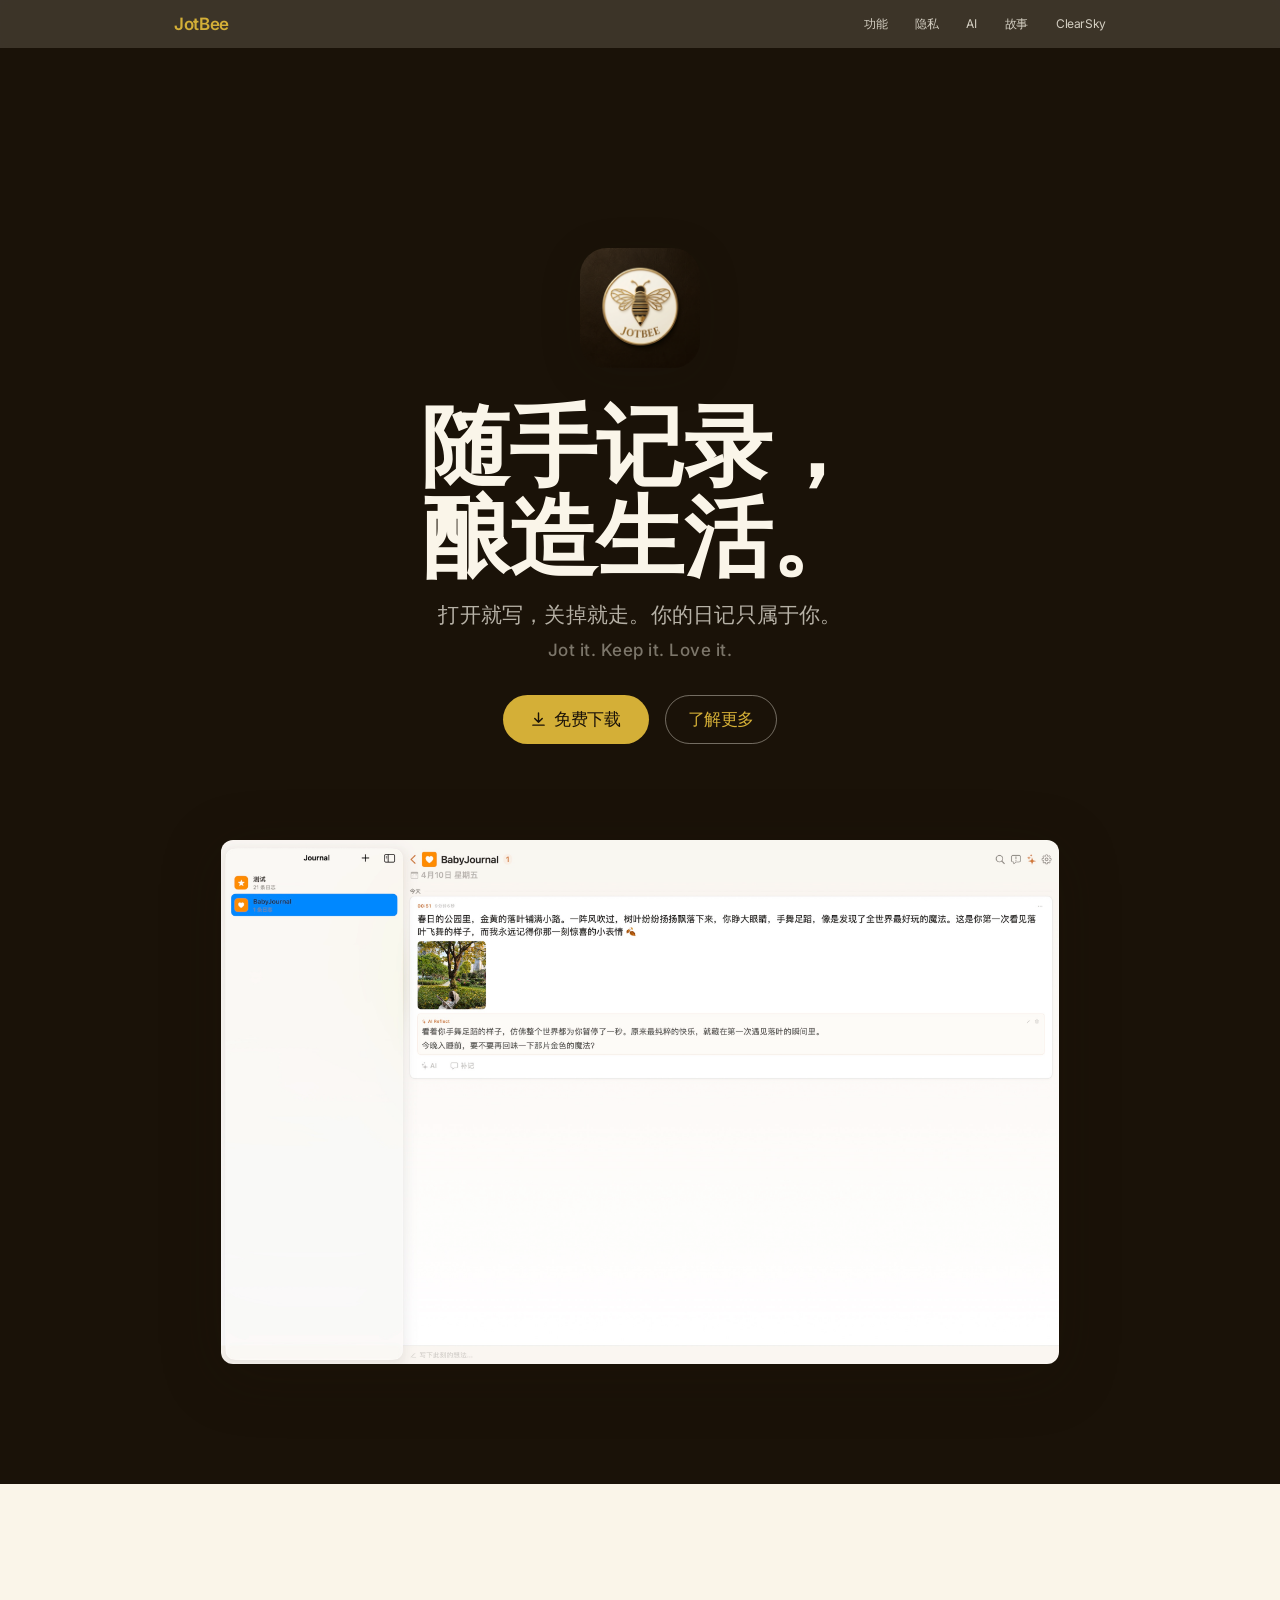
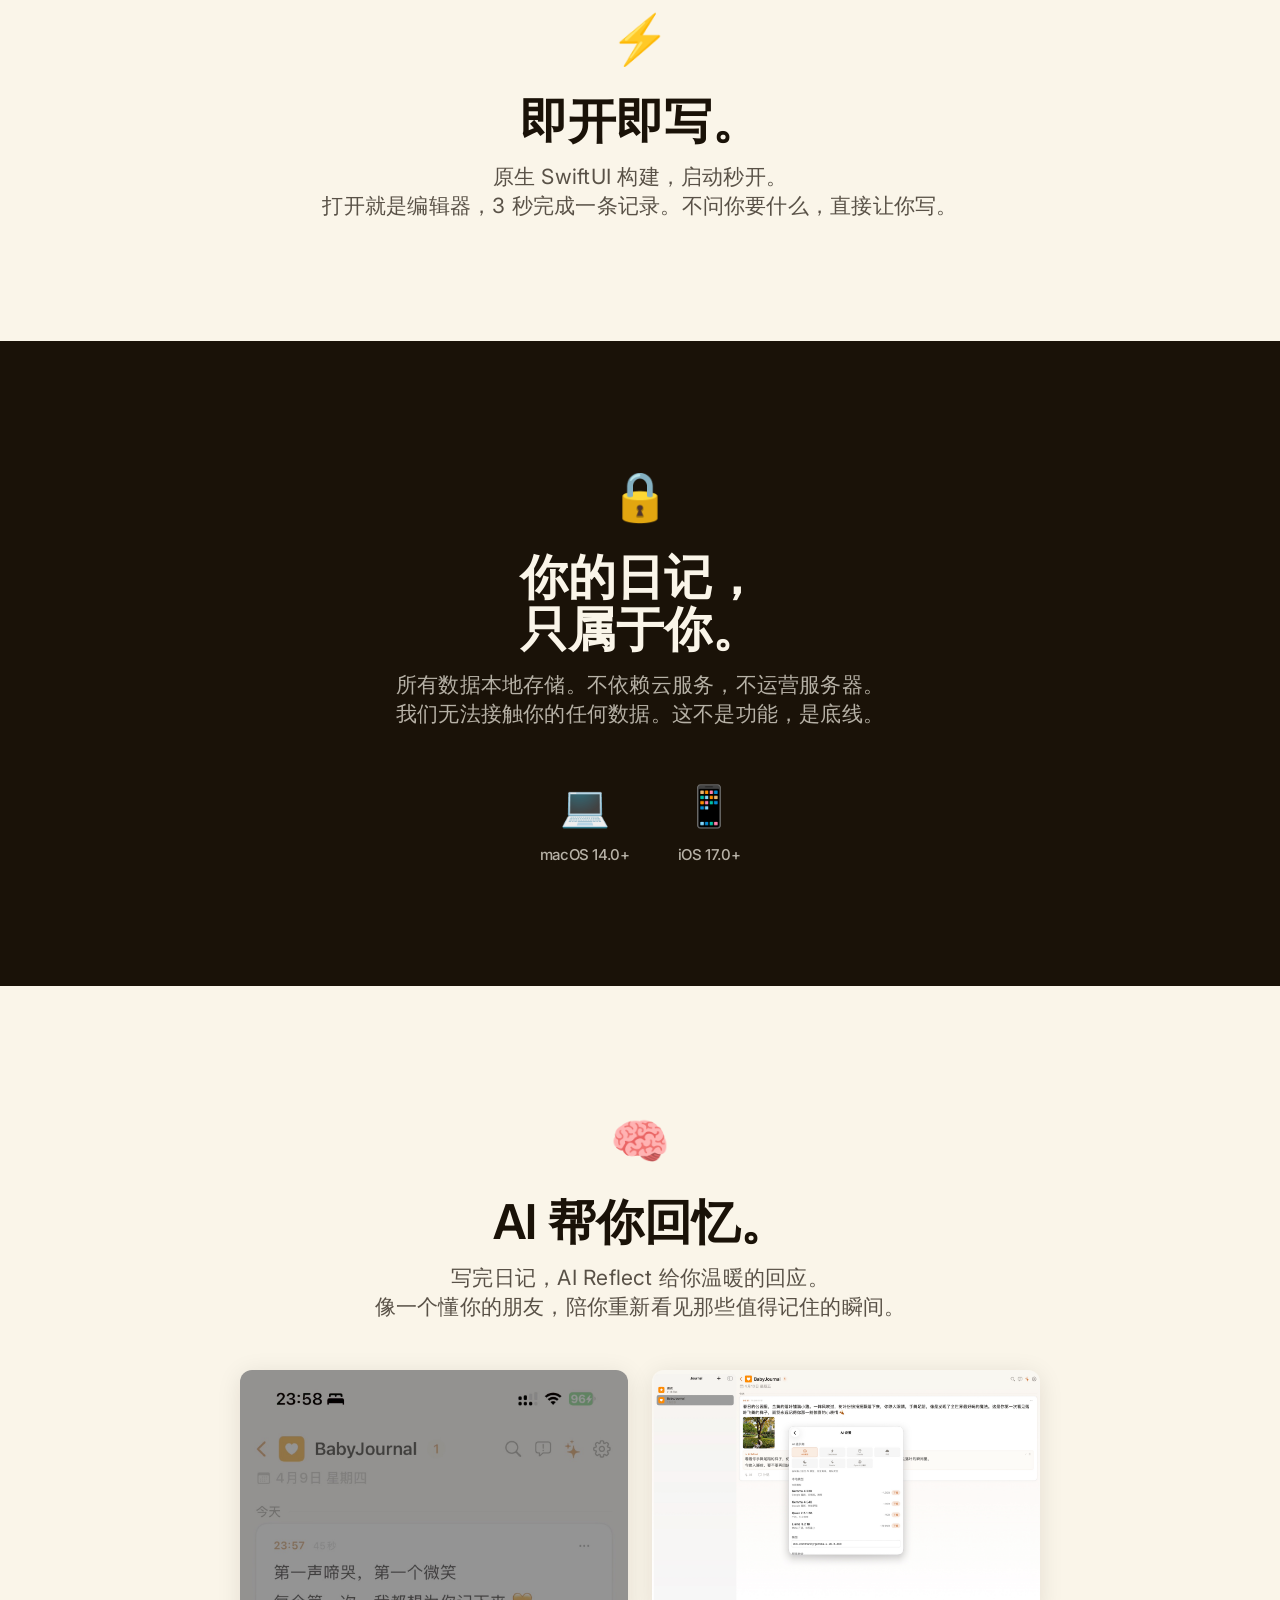
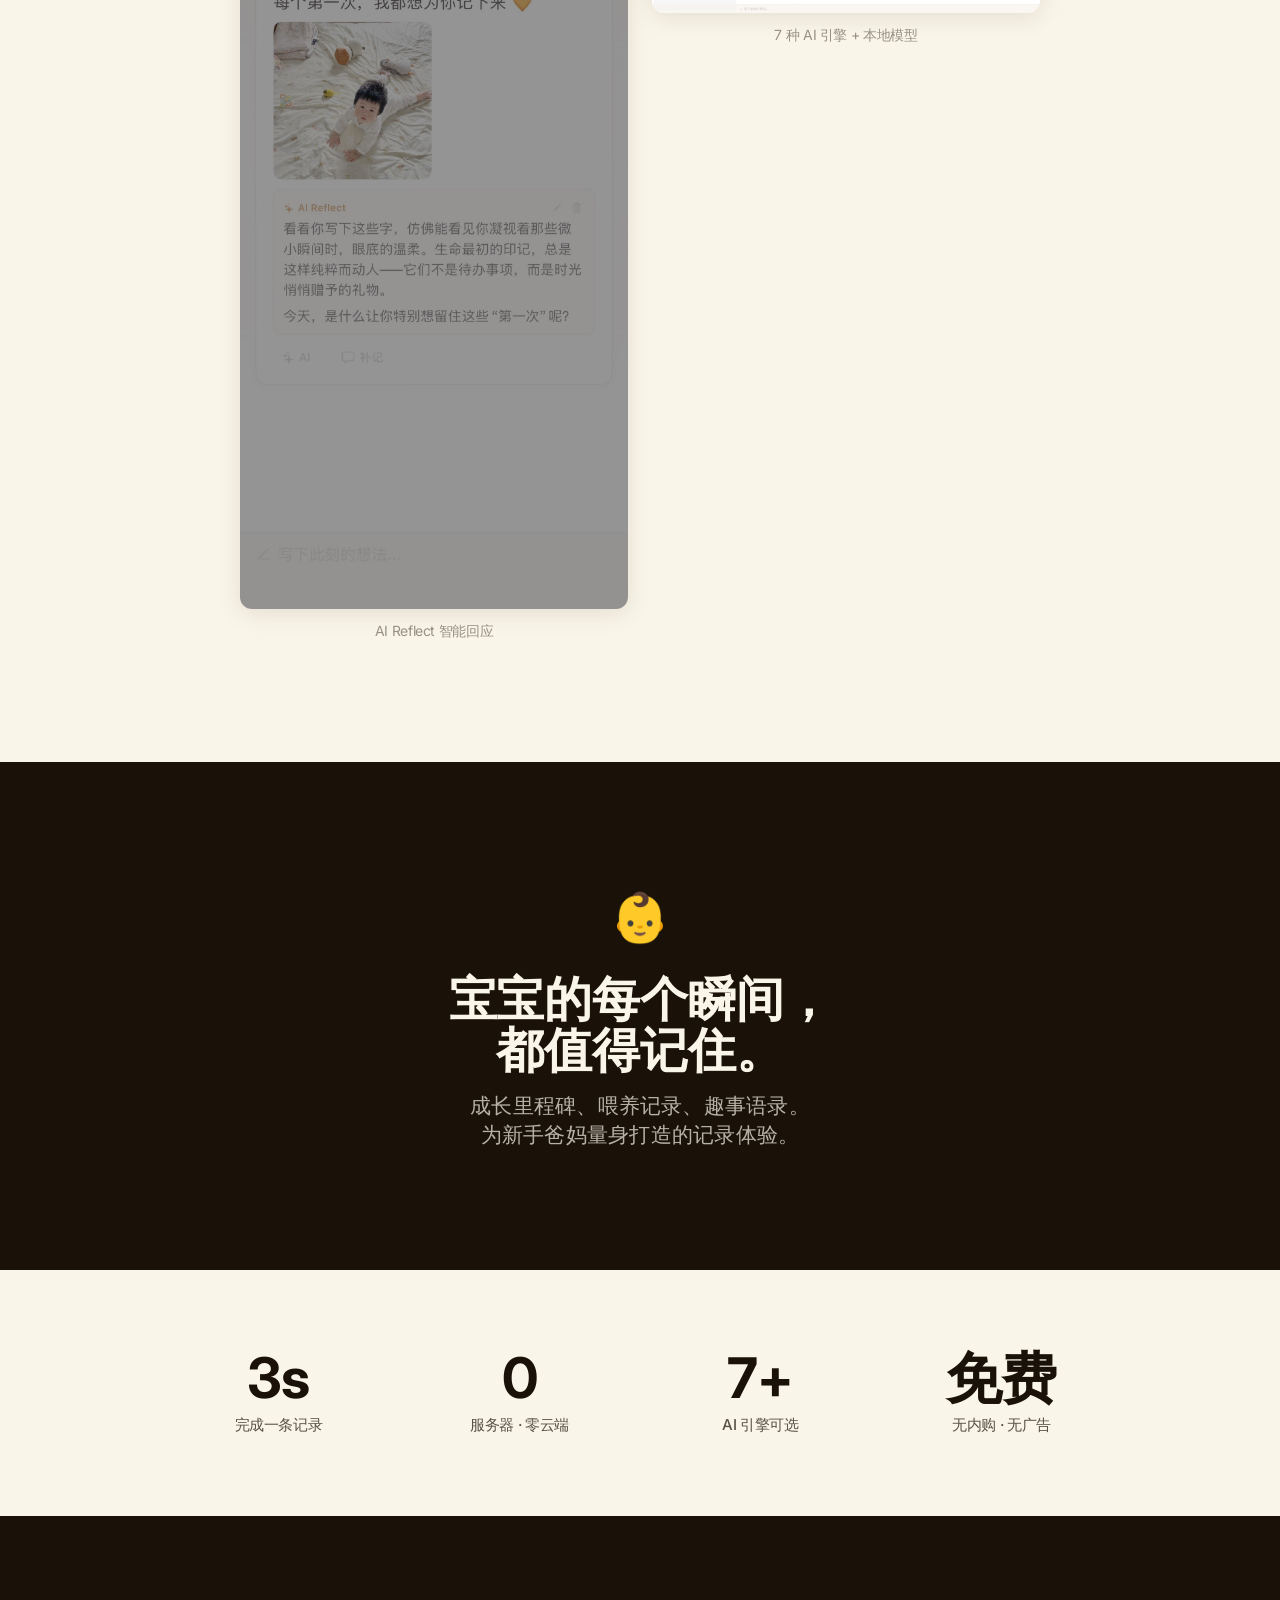
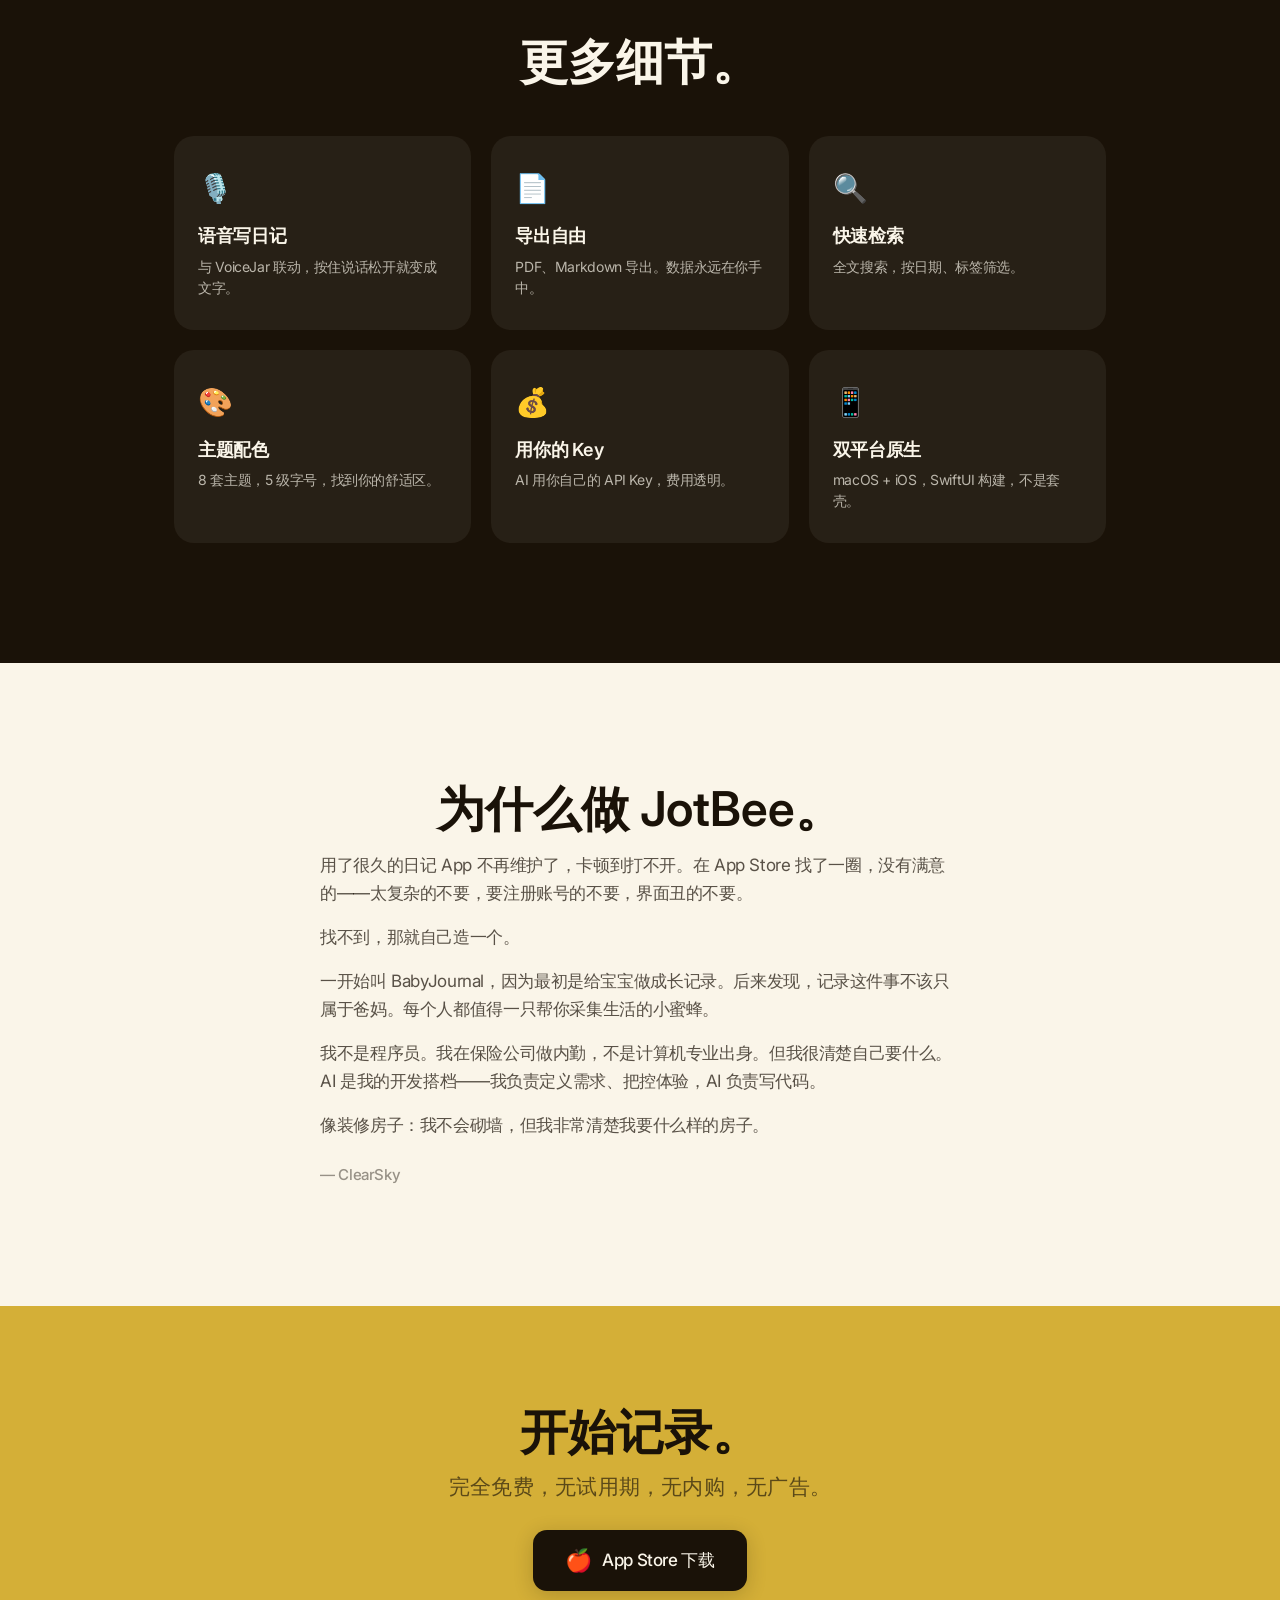
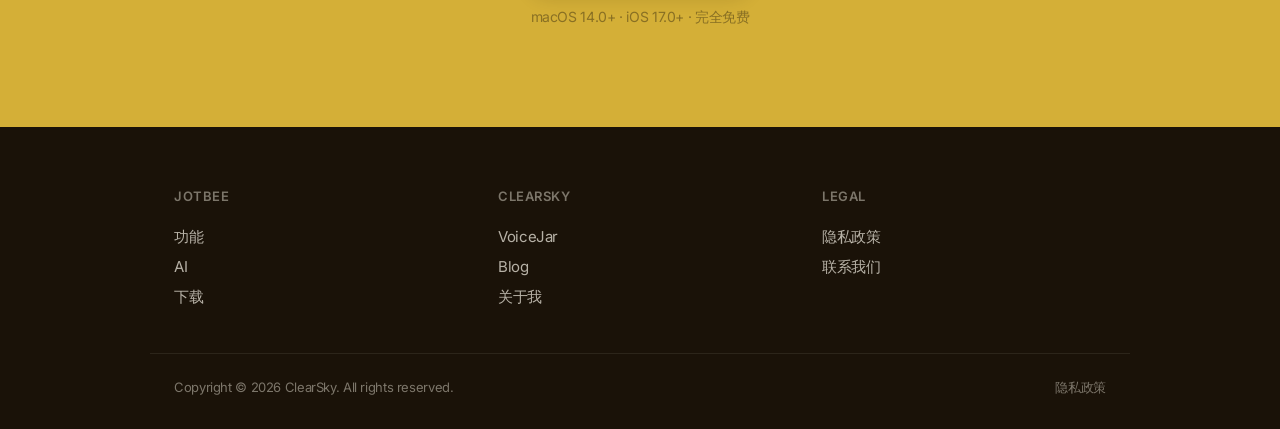
==== index.html @ 8258651c "Redesign: Apple-style cinematic layout - Dark glass nav (brown + backdrop-filter) - Seamless section" ====
<!DOCTYPE html>
<html lang="zh-CN">
<head>
    <meta charset="UTF-8">
    <meta name="viewport" content="width=device-width, initial-scale=1.0">
    <title>JotBee — 随手记录，酿造生活</title>
    <meta name="description" content="JotBee 是一款完全免费的日记 App。即开即写，数据本地存储，支持宝宝成长记录和 AI 辅助写作。macOS + iOS 双平台原生体验。">
    <meta name="keywords" content="JotBee,日记app,免费日记,宝宝成长记录,AI写作,本地存储,隐私日记,macOS日记,iOS日记">
    <link rel="icon" href="/favicon.svg" type="image/svg+xml">
    <link rel="apple-touch-icon" href="/apple-touch-icon.png">
    <meta name="theme-color" content="#1A1208">
    <link rel="canonical" href="https://jotbee.app/">
    <meta property="og:title" content="JotBee — 随手记录，酿造生活">
    <meta property="og:description" content="完全免费的日记 App。即开即写，数据本地存储，AI 辅助写作。macOS + iOS 原生体验。">
    <meta property="og:type" content="website">
    <meta property="og:url" content="https://jotbee.app/">
    <meta property="og:image" content="https://jotbee.app/og-image.png">
    <meta property="og:site_name" content="JotBee">
    <meta property="og:locale" content="zh_CN">
    <meta name="twitter:card" content="summary_large_image">
    <meta name="twitter:title" content="JotBee — 随手记录，酿造生活">
    <meta name="twitter:description" content="完全免费的日记 App。即开即写，数据本地存储，AI 辅助写作。">
    <meta name="twitter:image" content="https://jotbee.app/og-image.png">
    <link rel="stylesheet" href="style.css">
</head>
<body>

    <a href="#main" class="skip-nav">跳到主要内容</a>

    <div class="nav"><div class="nav-inner">
        <a href="./" class="nav-logo">JotBee</a>
        <button class="nav-toggle" aria-label="Menu"><span></span><span></span><span></span></button>
        <div class="nav-links">
            <a href="#features">功能</a>
            <a href="#privacy">隐私</a>
            <a href="#ai">AI</a>
            <a href="#story">故事</a>
            <a href="https://tangzhihong.com/" target="_blank">ClearSky</a>
        </div>
    </div></div>

    <main id="main">

    <!-- Hero — Dark -->
    <div class="section section-dark">
        <div class="section-inner">
            <div class="hero">
                <img src="icon.png" alt="JotBee" class="hero-icon">
                <h1 class="headline-hero">随手记录，<br>酿造生活。</h1>
                <p class="subtitle">打开就写，关掉就走。你的日记只属于你。</p>
                <p class="hero-tagline-en">Jot it. Keep it. Love it.</p>
                <div class="cta-group">
                    <a href="#download" class="btn-primary">
                        <svg viewBox="0 0 16 16" fill="none" width="15" height="15"><path d="M8 1v10M4 7l4 4 4-4M2 14h12" stroke="currentColor" stroke-width="1.5" stroke-linecap="round" stroke-linejoin="round"/></svg>
                        免费下载
                    </a>
                    <a href="#features" class="btn-pill">了解更多</a>
                </div>
            </div>
            <div class="screenshot-showcase">
                <img src="screenshot-mac.jpg" alt="JotBee macOS 编辑界面" loading="lazy">
            </div>
        </div>
    </div>

    <!-- Instant — Cream -->
    <div id="features" class="section section-cream fade-in">
        <div class="section-inner">
            <span class="section-icon">⚡</span>
            <h2 class="headline-section">即开即写。</h2>
            <p class="subtitle">原生 SwiftUI 构建，启动秒开。<br>打开就是编辑器，3 秒完成一条记录。不问你要什么，直接让你写。</p>
        </div>
    </div>

    <!-- Privacy — Dark -->
    <div id="privacy" class="section section-dark fade-in">
        <div class="section-inner">
            <span class="section-icon">🔒</span>
            <h2 class="headline-section">你的日记，<br>只属于你。</h2>
            <p class="subtitle">所有数据本地存储。不依赖云服务，不运营服务器。<br>我们无法接触你的任何数据。这不是功能，是底线。</p>
            <div class="platforms" style="margin-top: 48px">
                <div class="platform-item">
                    <div class="platform-icon">💻</div>
                    <div class="platform-name">macOS 14.0+</div>
                </div>
                <div class="platform-item">
                    <div class="platform-icon">📱</div>
                    <div class="platform-name">iOS 17.0+</div>
                </div>
            </div>
        </div>
    </div>

    <!-- AI — Cream -->
    <div id="ai" class="section section-cream fade-in">
        <div class="section-inner">
            <span class="section-icon">🧠</span>
            <h2 class="headline-section">AI 帮你回忆。</h2>
            <p class="subtitle">写完日记，AI Reflect 给你温暖的回应。<br>像一个懂你的朋友，陪你重新看见那些值得记住的瞬间。</p>
            <div class="screenshot-grid">
                <div style="text-align:center">
                    <img src="screenshot-ios.jpg" alt="JotBee iOS AI Reflect" loading="lazy">
                    <p class="screenshot-caption">AI Reflect 智能回应</p>
                </div>
                <div style="text-align:center">
                    <img src="screenshot-ai.jpg" alt="JotBee AI 引擎配置" loading="lazy">
                    <p class="screenshot-caption">7 种 AI 引擎 + 本地模型</p>
                </div>
            </div>
        </div>
    </div>

    <!-- Baby — Dark -->
    <div class="section section-dark fade-in">
        <div class="section-inner">
            <span class="section-icon">👶</span>
            <h2 class="headline-section">宝宝的每个瞬间，<br>都值得记住。</h2>
            <p class="subtitle">成长里程碑、喂养记录、趣事语录。<br>为新手爸妈量身打造的记录体验。</p>
        </div>
    </div>

    <!-- Numbers — Cream -->
    <div class="section section-cream" style="padding: 80px 0">
        <div class="section-inner">
            <div class="selling-points">
                <div class="sp-item">
                    <div class="sp-number">3s</div>
                    <div class="sp-label">完成一条记录</div>
                </div>
                <div class="sp-item">
                    <div class="sp-number">0</div>
                    <div class="sp-label">服务器 · 零云端</div>
                </div>
                <div class="sp-item">
                    <div class="sp-number">7+</div>
                    <div class="sp-label">AI 引擎可选</div>
                </div>
                <div class="sp-item">
                    <div class="sp-number">免费</div>
                    <div class="sp-label">无内购 · 无广告</div>
                </div>
            </div>
        </div>
    </div>

    <!-- More Features — Dark (compact grid for secondary features) -->
    <div class="section section-dark fade-in">
        <div class="section-inner">
            <h2 class="headline-section">更多细节。</h2>
            <div class="features-grid">
                <div class="feature-card">
                    <div class="feature-icon">🎙️</div>
                    <div class="feature-title">语音写日记</div>
                    <div class="feature-desc">与 VoiceJar 联动，按住说话松开就变成文字。</div>
                </div>
                <div class="feature-card">
                    <div class="feature-icon">📄</div>
                    <div class="feature-title">导出自由</div>
                    <div class="feature-desc">PDF、Markdown 导出。数据永远在你手中。</div>
                </div>
                <div class="feature-card">
                    <div class="feature-icon">🔍</div>
                    <div class="feature-title">快速检索</div>
                    <div class="feature-desc">全文搜索，按日期、标签筛选。</div>
                </div>
                <div class="feature-card">
                    <div class="feature-icon">🎨</div>
                    <div class="feature-title">主题配色</div>
                    <div class="feature-desc">8 套主题，5 级字号，找到你的舒适区。</div>
                </div>
                <div class="feature-card">
                    <div class="feature-icon">💰</div>
                    <div class="feature-title">用你的 Key</div>
                    <div class="feature-desc">AI 用你自己的 API Key，费用透明。</div>
                </div>
                <div class="feature-card">
                    <div class="feature-icon">📱</div>
                    <div class="feature-title">双平台原生</div>
                    <div class="feature-desc">macOS + iOS，SwiftUI 构建，不是套壳。</div>
                </div>
            </div>
        </div>
    </div>

    <!-- Story — Cream -->
    <div id="story" class="section section-cream fade-in">
        <div class="section-inner">
            <h2 class="headline-section">为什么做 JotBee。</h2>
            <div class="story-block">
                <p>用了很久的日记 App 不再维护了，卡顿到打不开。在 App Store 找了一圈，没有满意的——太复杂的不要，要注册账号的不要，界面丑的不要。</p>
                <p>找不到，那就自己造一个。</p>
                <p>一开始叫 BabyJournal，因为最初是给宝宝做成长记录。后来发现，记录这件事不该只属于爸妈。每个人都值得一只帮你采集生活的小蜜蜂。</p>
                <p>我不是程序员。我在保险公司做内勤，不是计算机专业出身。但我很清楚自己要什么。AI 是我的开发搭档——我负责定义需求、把控体验，AI 负责写代码。</p>
                <p>像装修房子：我不会砌墙，但我非常清楚我要什么样的房子。</p>
                <div class="story-signature">— ClearSky</div>
            </div>
        </div>
    </div>

    <!-- CTA — Gold -->
    <div id="download" class="section section-gold" style="padding: 100px 0">
        <div class="section-inner" style="text-align: center">
            <h2 class="headline-section">开始记录。</h2>
            <p class="subtitle" style="color: rgba(26, 18, 8, 0.65)">完全免费，无试用期，无内购，无广告。</p>
            <div class="cta-group" style="margin-top: 28px">
                <a href="https://apps.apple.com/app/jotbee" class="badge-appstore">
                    <span class="apple-icon">🍎</span>
                    App Store 下载
                </a>
            </div>
            <p class="meta" style="color: rgba(26, 18, 8, 0.4)">macOS 14.0+ · iOS 17.0+ · 完全免费</p>
        </div>
    </div>

    </main>

    <!-- Footer -->
    <div class="footer">
        <div class="footer-inner">
            <div class="footer-col">
                <h4>JotBee</h4>
                <a href="#features">功能</a>
                <a href="#ai">AI</a>
                <a href="#download">下载</a>
            </div>
            <div class="footer-col">
                <h4>ClearSky</h4>
                <a href="https://tangzhihong.com/voicejar/" target="_blank">VoiceJar</a>
                <a href="https://tangzhihong.com/blog/" target="_blank">Blog</a>
                <a href="https://tangzhihong.com/" target="_blank">关于我</a>
            </div>
            <div class="footer-col">
                <h4>Legal</h4>
                <a href="privacy.html">隐私政策</a>
                <a href="mailto:hi@jotbee.app">联系我们</a>
            </div>
        </div>
        <div class="footer-legal">
            <span>Copyright &copy; 2026 ClearSky. All rights reserved.</span>
            <a href="privacy.html">隐私政策</a>
        </div>
    </div>

    <script>
    const obs = new IntersectionObserver((entries) => {
        entries.forEach(e => { if (e.isIntersecting) { e.target.classList.add('visible'); obs.unobserve(e.target) } })
    }, { threshold: 0.15 });
    document.querySelectorAll('.fade-in').forEach(el => obs.observe(el));
    const toggle = document.querySelector('.nav-toggle');
    const links = document.querySelector('.nav-links');
    if (toggle) toggle.addEventListener('click', () => { toggle.classList.toggle('open'); links.classList.toggle('open') });
    </script>
</body>
</html>
---- style.css ----
/* ===== JotBee — Apple-Inspired Design System ===== */
/* Dark brown / cream binary rhythm, cinematic sections */

@import url('https://fonts.googleapis.com/css2?family=Inter:wght@300;400;500;600;700&display=swap');

*, *::before, *::after { margin: 0; padding: 0; box-sizing: border-box }

:root {
    /* Brand — reduced to 3 surfaces */
    --dark: #1A1208;
    --cream: #FAF5E9;
    --gold: #D4AF37;
    --gold-light: #E8C84A;
    --honey: #FFC833;
    --white: #ffffff;

    /* Text */
    --text-dark: #1A1208;
    --text-dark-secondary: rgba(26, 18, 8, 0.72);
    --text-dark-tertiary: rgba(26, 18, 8, 0.44);
    --text-light: #FAF5E9;
    --text-light-secondary: rgba(250, 245, 233, 0.7);
    --text-light-tertiary: rgba(250, 245, 233, 0.44);

    /* Surfaces */
    --card-shadow: 0 2px 20px rgba(26, 18, 8, 0.08);
    --card-shadow-hover: 0 8px 40px rgba(26, 18, 8, 0.14);

    /* Typography — SF Pro fallback chain */
    --font-display: 'SF Pro Display', 'Inter', -apple-system, BlinkMacSystemFont, 'Helvetica Neue', sans-serif;
    --font-text: 'SF Pro Text', 'Inter', -apple-system, BlinkMacSystemFont, 'Helvetica Neue', sans-serif;

    /* Layout */
    --max-width: 980px;
}

html { scroll-behavior: smooth }

body {
    font-family: var(--font-text);
    font-size: 17px;
    line-height: 1.47;
    letter-spacing: -0.374px;
    color: var(--text-dark);
    background: var(--cream);
    -webkit-font-smoothing: antialiased;
    -moz-osx-font-smoothing: grayscale;
}

a { color: inherit; text-decoration: none }
img { max-width: 100%; height: auto; display: block }

/* ===== Skip Navigation ===== */

.skip-nav {
    position: absolute;
    top: -100%;
    left: 16px;
    z-index: 200;
    background: var(--gold);
    color: var(--dark);
    padding: 8px 16px;
    border-radius: 0 0 8px 8px;
    font-size: 14px;
    font-weight: 600;
    transition: top .2s;
}

.skip-nav:focus { top: 0 }

/* ===== Navigation — Dark Glass ===== */

.nav {
    position: sticky;
    top: 0;
    z-index: 100;
    background: rgba(26, 18, 8, 0.85);
    backdrop-filter: saturate(180%) blur(20px);
    -webkit-backdrop-filter: saturate(180%) blur(20px);
    height: 48px;
}

.nav-inner {
    max-width: var(--max-width);
    margin: 0 auto;
    padding: 0 24px;
    height: 48px;
    display: flex;
    align-items: center;
    justify-content: space-between;
}

.nav-logo {
    font-family: var(--font-display);
    font-size: 17px;
    font-weight: 600;
    color: var(--gold);
    letter-spacing: -0.374px;
}

.nav-links { display: flex; gap: 28px }

.nav-links a {
    font-size: 12px;
    font-weight: 400;
    color: rgba(250, 245, 233, 0.8);
    transition: color .2s;
}

.nav-links a:hover { color: var(--cream) }

.nav-toggle {
    display: none;
    background: none;
    border: none;
    cursor: pointer;
    padding: 8px;
    flex-direction: column;
    gap: 4px;
}

.nav-toggle span {
    display: block;
    width: 18px;
    height: 2px;
    background: var(--cream);
    border-radius: 1px;
    transition: all .3s;
}

/* ===== Sections — Seamless, cinematic ===== */

.section {
    padding: 120px 0;
    text-align: center;
}

/* NO gap between sections — seamless */

.section-dark {
    background: var(--dark);
    color: var(--cream);
}

.section-cream {
    background: var(--cream);
    color: var(--text-dark);
}

.section-gold {
    background: var(--gold);
    color: var(--dark);
}

.section-inner {
    max-width: var(--max-width);
    margin: 0 auto;
    padding: 0 24px;
}

/* ===== Typography — Sharp hierarchy ===== */

.headline-hero {
    font-family: var(--font-display);
    font-size: 88px;
    font-weight: 600;
    line-height: 1.03;
    letter-spacing: -0.5px;
}

.headline-section {
    font-family: var(--font-display);
    font-size: 48px;
    font-weight: 600;
    line-height: 1.08;
    letter-spacing: -0.003em;
    margin-bottom: 16px;
}

.subtitle {
    font-family: var(--font-display);
    font-size: 21px;
    font-weight: 400;
    line-height: 1.38;
    letter-spacing: 0.011em;
    margin-top: 12px;
}

.section-dark .subtitle { color: var(--text-light-secondary) }
.section-cream .subtitle { color: var(--text-dark-secondary) }

.section-icon {
    display: block;
    font-size: 48px;
    margin-bottom: 20px;
}

/* ===== Hero ===== */

.hero {
    padding: 80px 0 48px;
    text-align: center;
}

.hero-icon {
    width: 120px;
    height: 120px;
    border-radius: 27px;
    margin: 0 auto 32px;
    display: block;
    box-shadow: 0 8px 40px rgba(26, 18, 8, 0.2);
}

.hero .headline-hero { margin-bottom: 0 }

.hero .subtitle {
    margin-top: 20px;
    max-width: 600px;
    margin-left: auto;
    margin-right: auto;
}

.hero-tagline-en {
    font-family: var(--font-display);
    font-size: 17px;
    font-weight: 500;
    margin-top: 8px;
    letter-spacing: 0.5px;
}

.section-dark .hero-tagline-en { color: var(--text-light-tertiary) }
.section-cream .hero-tagline-en { color: var(--text-dark-tertiary) }

.meta {
    font-size: 14px;
    margin-top: 16px;
}

.section-dark .meta { color: var(--text-light-tertiary) }

/* ===== Buttons ===== */

.cta-group {
    display: flex;
    justify-content: center;
    gap: 16px;
    margin-top: 32px;
    flex-wrap: wrap;
}

.btn-primary {
    display: inline-flex;
    align-items: center;
    gap: 8px;
    font-family: var(--font-text);
    font-size: 17px;
    font-weight: 400;
    color: var(--dark);
    background: var(--gold);
    padding: 12px 28px;
    border-radius: 980px;
    border: none;
    transition: all .3s;
    cursor: pointer;
}

.btn-primary:hover {
    background: var(--gold-light);
    transform: translateY(-1px);
}

.btn-primary svg { width: 15px; height: 15px }

.btn-pill {
    display: inline-flex;
    align-items: center;
    gap: 6px;
    font-family: var(--font-text);
    font-size: 17px;
    font-weight: 400;
    padding: 8px 22px;
    border-radius: 980px;
    border: 1px solid;
    background: transparent;
    transition: all .2s;
    cursor: pointer;
}

.section-dark .btn-pill {
    border-color: rgba(250, 245, 233, 0.4);
    color: var(--gold);
}

.section-dark .btn-pill:hover {
    background: var(--gold);
    color: var(--dark);
    border-color: var(--gold);
}

.section-cream .btn-pill {
    border-color: var(--dark);
    color: var(--dark);
}

.section-cream .btn-pill:hover {
    background: var(--dark);
    color: var(--cream);
}

/* App Store badge */
.badge-appstore {
    display: inline-flex;
    align-items: center;
    gap: 10px;
    background: var(--dark);
    color: var(--cream);
    padding: 14px 32px;
    border-radius: 14px;
    font-size: 17px;
    font-weight: 500;
    transition: opacity .2s;
}

.badge-appstore:hover { opacity: 0.85 }
.badge-appstore .apple-icon { font-size: 22px }

.section-gold .badge-appstore {
    box-shadow: 0 4px 20px rgba(26, 18, 8, 0.2);
}

/* ===== Screenshot Showcase ===== */

.screenshot-showcase {
    margin-top: 48px;
    max-width: 90%;
    margin-left: auto;
    margin-right: auto;
}

.screenshot-showcase img {
    width: 100%;
    border-radius: 12px;
    box-shadow: 0 12px 60px rgba(26, 18, 8, 0.25);
}

.section-cream .screenshot-showcase img {
    box-shadow: 0 12px 60px rgba(26, 18, 8, 0.12);
}

.screenshot-grid {
    display: grid;
    grid-template-columns: repeat(2, 1fr);
    gap: 24px;
    margin-top: 48px;
    max-width: 800px;
    margin-left: auto;
    margin-right: auto;
}

.screenshot-grid img {
    width: 100%;
    border-radius: 12px;
    box-shadow: 0 4px 24px rgba(26, 18, 8, 0.1);
}

.screenshot-caption {
    font-size: 14px;
    margin-top: 12px;
}

.section-dark .screenshot-caption { color: var(--text-light-tertiary) }
.section-cream .screenshot-caption { color: var(--text-dark-tertiary) }

/* ===== Selling Points (horizontal) ===== */

.selling-points {
    display: grid;
    grid-template-columns: repeat(4, 1fr);
    gap: 32px;
    margin-top: 0;
}

.sp-item { text-align: center }

.sp-number {
    font-family: var(--font-display);
    font-size: 56px;
    font-weight: 700;
    line-height: 1;
}

.section-dark .sp-number { color: var(--gold) }
.section-cream .sp-number { color: var(--dark) }

.sp-label {
    font-size: 15px;
    font-weight: 500;
    margin-top: 8px;
}

.section-dark .sp-label { color: var(--text-light-secondary) }
.section-cream .sp-label { color: var(--text-dark-secondary) }

/* ===== Features Grid (compact, for secondary features) ===== */

.features-grid {
    display: grid;
    grid-template-columns: repeat(3, 1fr);
    gap: 20px;
    margin-top: 48px;
}

.feature-card {
    border-radius: 20px;
    padding: 32px 24px;
    text-align: left;
    transition: transform .3s;
}

.section-cream .feature-card { background: var(--white) }
.section-dark .feature-card { background: rgba(250, 245, 233, 0.06) }

.feature-card:hover { transform: translateY(-2px) }

.feature-icon { font-size: 28px; margin-bottom: 14px }

.feature-title {
    font-family: var(--font-display);
    font-size: 18px;
    font-weight: 600;
    margin-bottom: 6px;
}

.feature-desc {
    font-size: 14px;
    line-height: 1.5;
}

.section-dark .feature-desc { color: var(--text-light-secondary) }
.section-cream .feature-desc { color: var(--text-dark-secondary) }

/* ===== Platforms ===== */

.platforms {
    display: flex;
    justify-content: center;
    gap: 48px;
    margin-top: 40px;
}

.platform-item {
    display: flex;
    flex-direction: column;
    align-items: center;
    gap: 8px;
}

.platform-icon { font-size: 40px }

.platform-name {
    font-size: 15px;
    font-weight: 500;
}

.section-dark .platform-name { color: var(--text-light-secondary) }

/* ===== Story ===== */

.story-block {
    max-width: 640px;
    margin: 0 auto;
    text-align: left;
}

.story-block p {
    font-size: 17px;
    line-height: 1.65;
    margin-bottom: 16px;
}

.section-cream .story-block p { color: var(--text-dark-secondary) }
.section-dark .story-block p { color: var(--text-light-secondary) }

.story-block p:last-of-type { margin-bottom: 0 }

.story-signature {
    margin-top: 24px;
    font-size: 15px;
    font-weight: 500;
}

.section-cream .story-signature { color: var(--text-dark-tertiary) }

/* ===== Link ===== */

.link-more {
    display: inline-block;
    font-size: 17px;
    font-weight: 400;
    transition: opacity .2s;
}

.section-dark .link-more { color: var(--gold) }
.section-cream .link-more { color: var(--dark) }

.link-more:hover { opacity: 0.7 }

/* ===== Footer ===== */

.footer {
    background: var(--dark);
    color: var(--cream);
    padding: 60px 0 32px;
}

.footer-inner {
    max-width: var(--max-width);
    margin: 0 auto;
    padding: 0 24px;
    display: grid;
    grid-template-columns: repeat(3, 1fr);
    gap: 40px;
}

.footer-col h4 {
    font-size: 13px;
    font-weight: 600;
    text-transform: uppercase;
    letter-spacing: 0.5px;
    color: var(--text-light-tertiary);
    margin-bottom: 16px;
}

.footer-col a {
    display: block;
    font-size: 15px;
    color: var(--text-light-secondary);
    padding: 4px 0;
    transition: color .2s;
}

.footer-col a:hover { color: var(--gold) }

.footer-legal {
    max-width: var(--max-width);
    margin: 40px auto 0;
    padding: 24px 24px 0;
    border-top: 1px solid rgba(250, 245, 233, 0.08);
    display: flex;
    justify-content: space-between;
    align-items: center;
    font-size: 13px;
    color: var(--text-light-tertiary);
}

.footer-legal a {
    color: var(--text-light-tertiary);
    transition: color .2s;
}

.footer-legal a:hover { color: var(--gold) }

/* ===== Animations ===== */

.fade-in {
    opacity: 0;
    transform: translateY(24px);
    transition: opacity 0.8s ease, transform 0.8s ease;
}

.fade-in.visible {
    opacity: 1;
    transform: translateY(0);
}

/* ===== Responsive ===== */

@media (max-width: 768px) {
    .section { padding: 80px 0 }

    .headline-hero { font-size: 48px }
    .headline-section { font-size: 36px }
    .subtitle { font-size: 18px }

    .features-grid { grid-template-columns: 1fr; gap: 12px }

    .selling-points { grid-template-columns: repeat(2, 1fr); gap: 24px }

    .screenshot-grid { grid-template-columns: 1fr; max-width: 320px }

    .footer-inner { grid-template-columns: 1fr; gap: 32px }

    .footer-legal { flex-direction: column; gap: 8px; text-align: center }

    .nav-toggle { display: flex }

    .nav-links {
        display: none;
        position: absolute;
        top: 48px;
        left: 0;
        right: 0;
        background: rgba(26, 18, 8, 0.95);
        backdrop-filter: blur(20px);
        -webkit-backdrop-filter: blur(20px);
        padding: 16px 24px;
        flex-direction: column;
        gap: 16px;
    }

    .nav-links.open { display: flex }

    .nav-toggle.open span:nth-child(1) { transform: rotate(45deg) translateY(6px) }
    .nav-toggle.open span:nth-child(2) { opacity: 0 }
    .nav-toggle.open span:nth-child(3) { transform: rotate(-45deg) translateY(-6px) }

    .platforms { gap: 32px }
    .hero { padding: 48px 0 32px }
    .hero-icon { width: 88px; height: 88px; border-radius: 20px }
}

@media (max-width: 480px) {
    .headline-hero { font-size: 40px }
    .selling-points { grid-template-columns: 1fr 1fr }
    .cta-group { flex-direction: column; align-items: center }
}
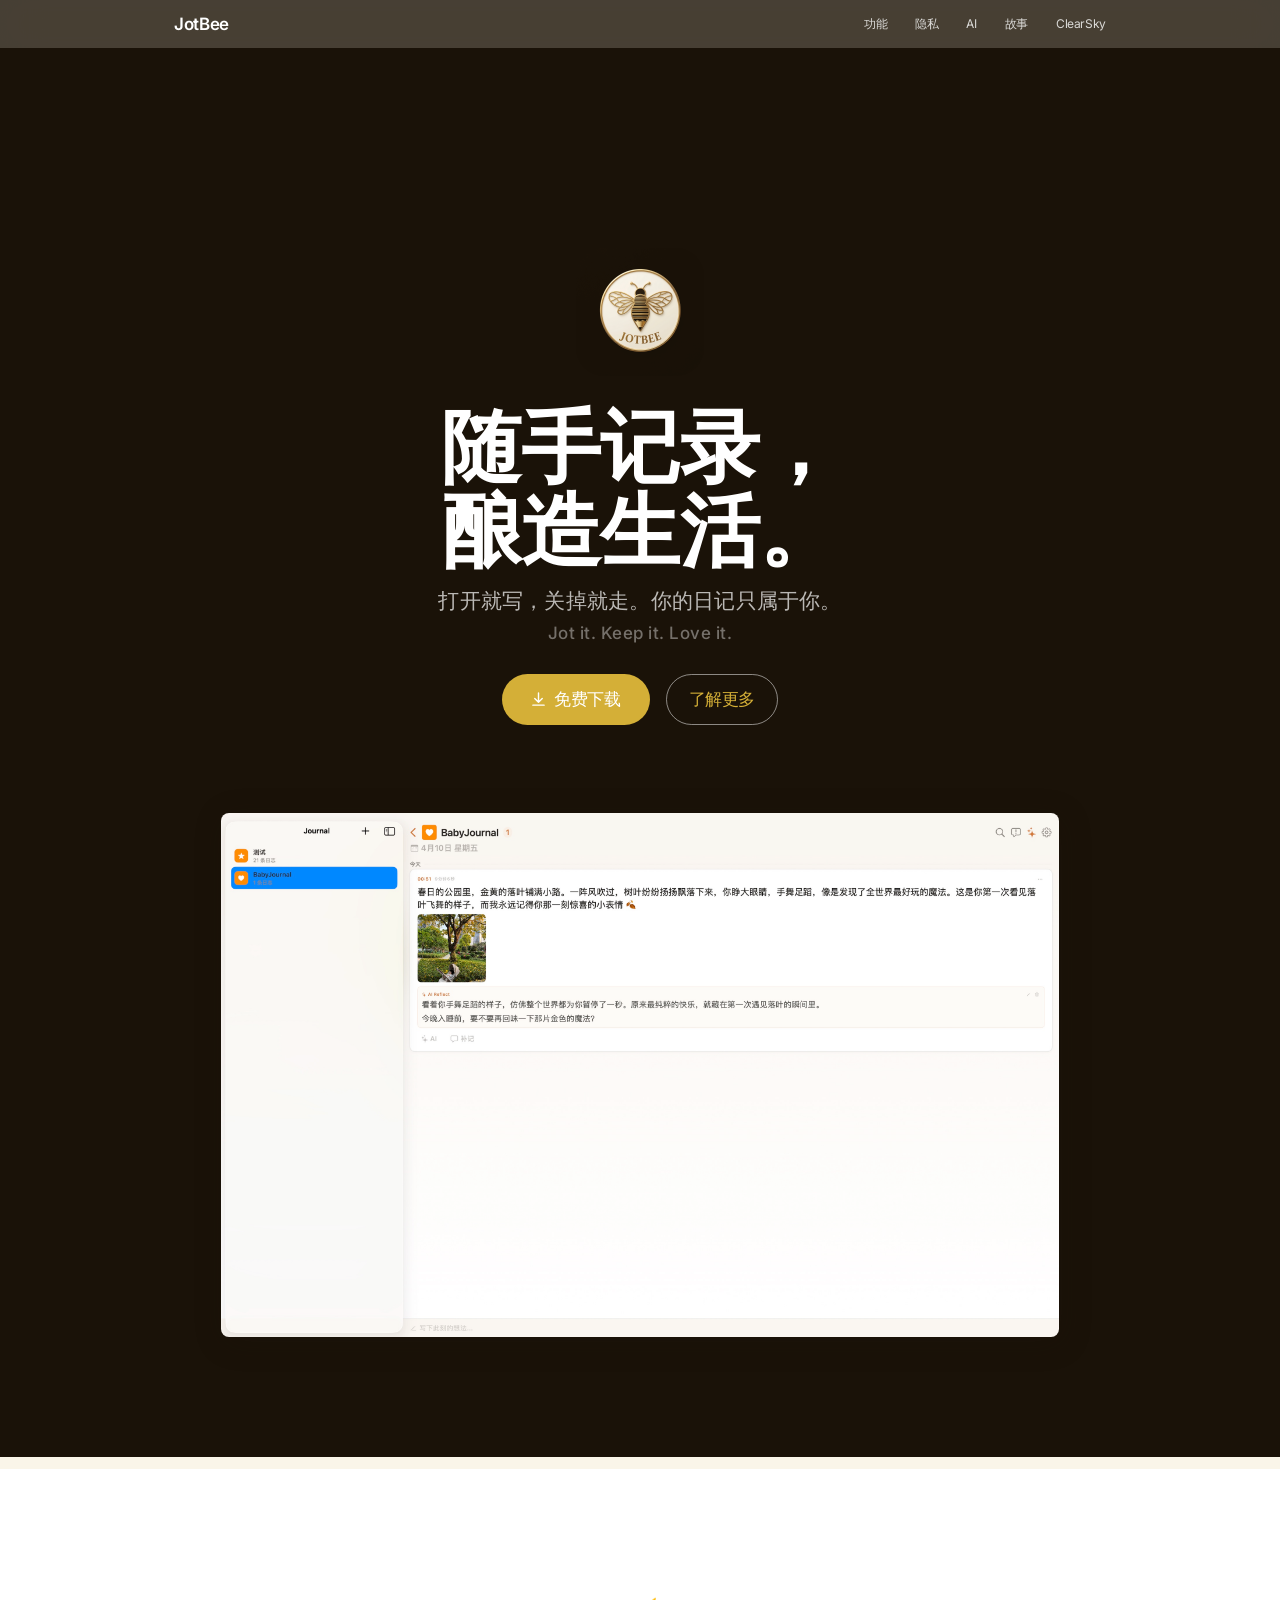
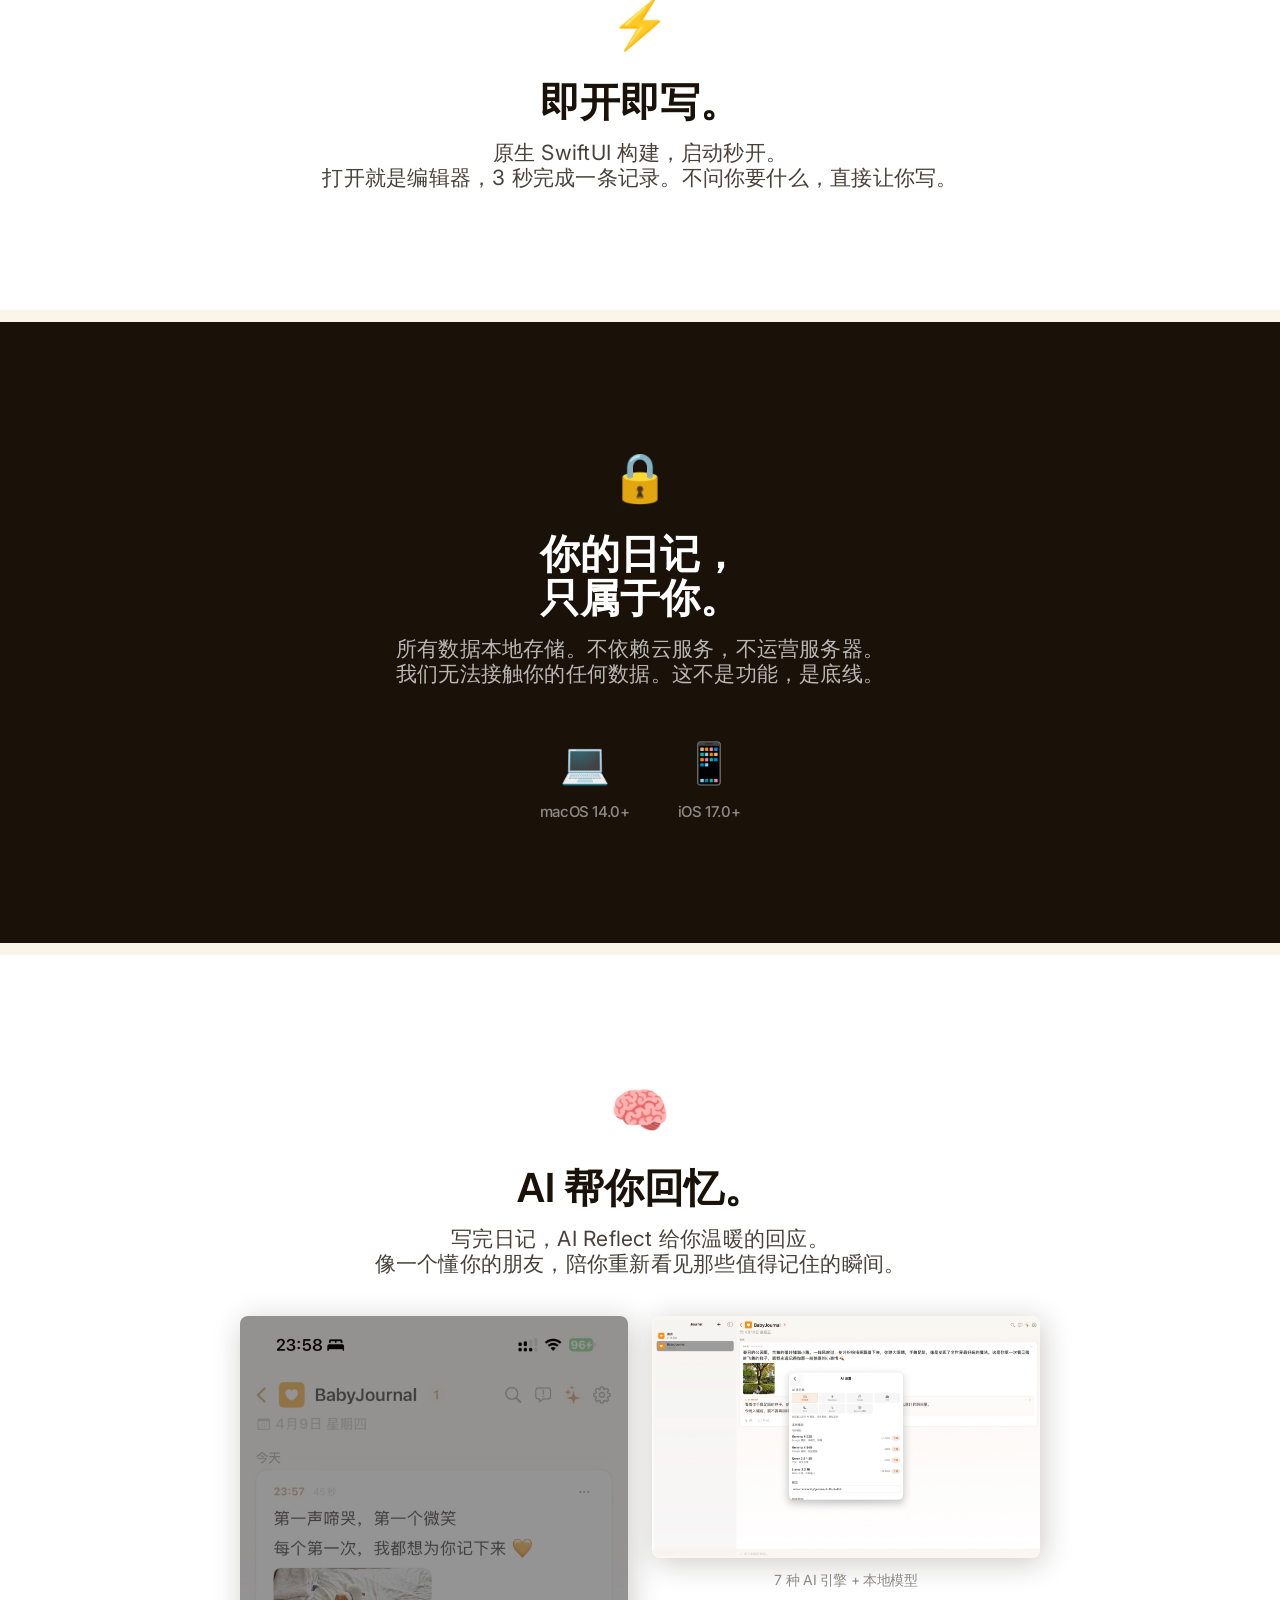
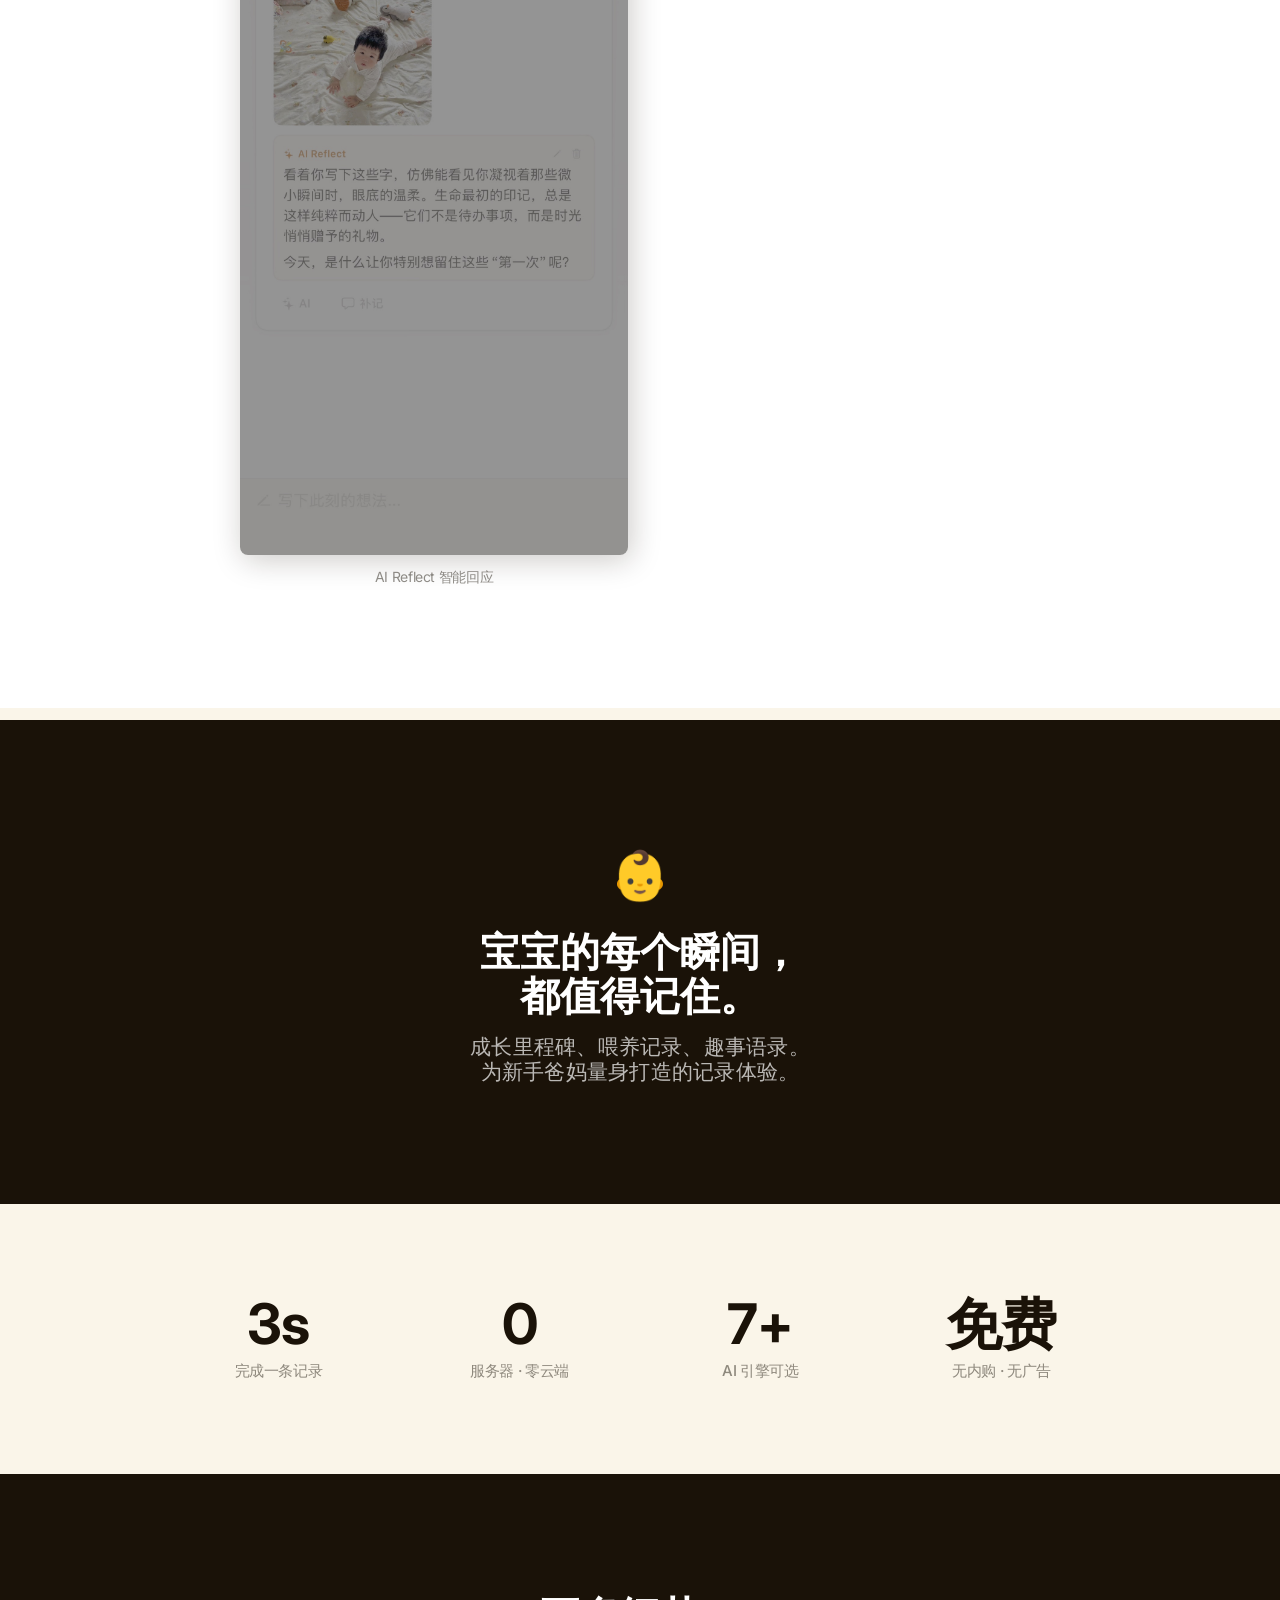
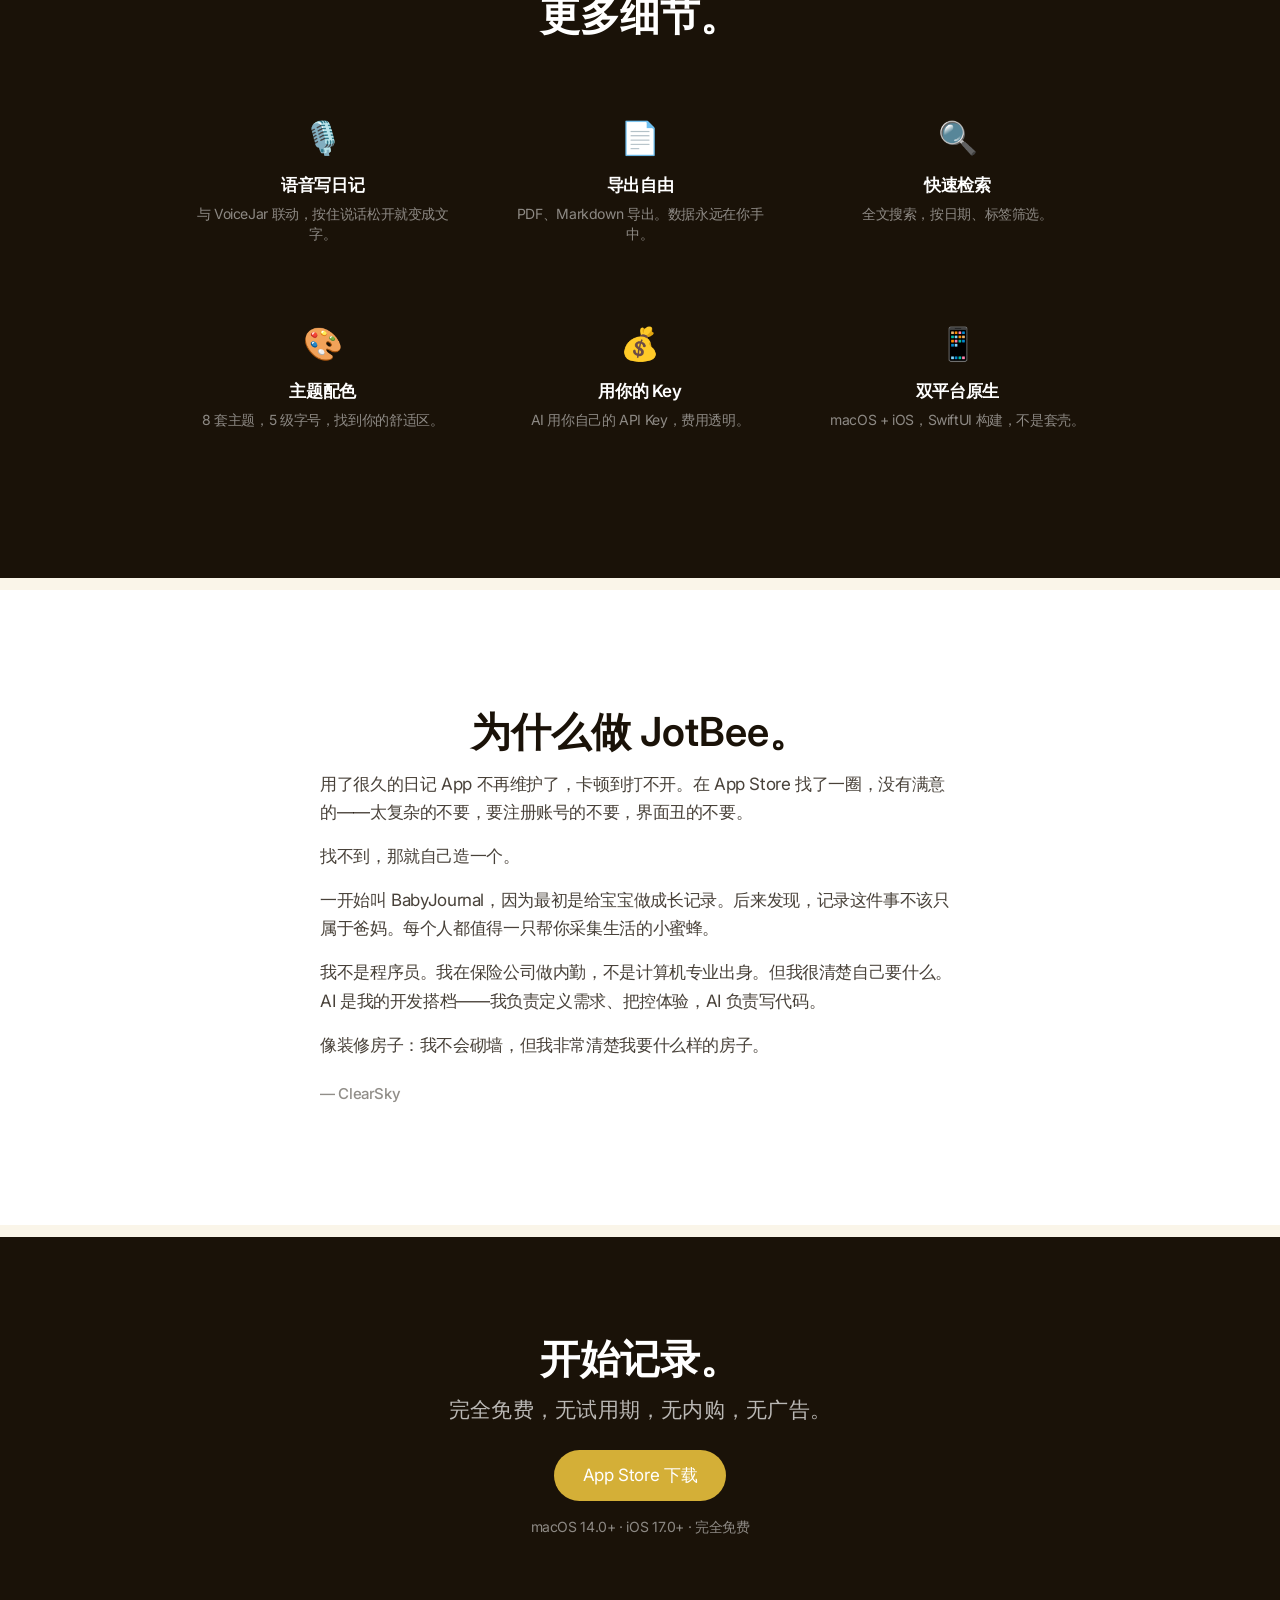
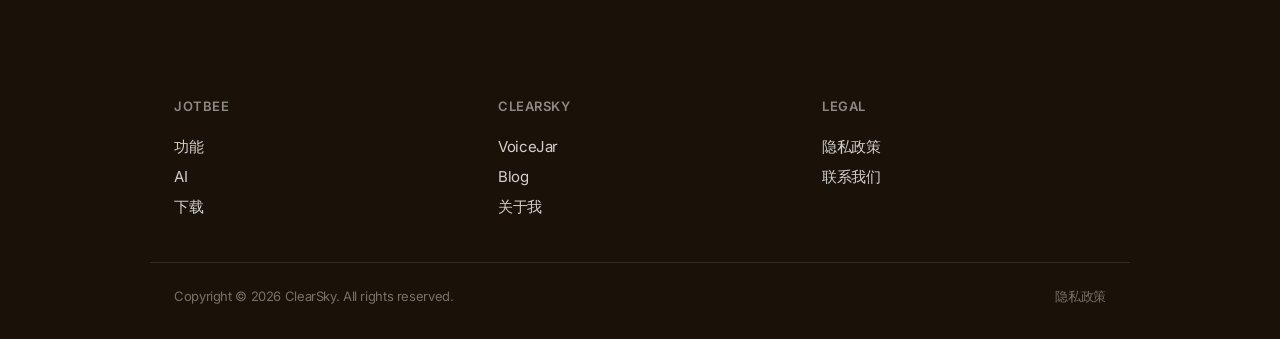
==== commit 3067e9ed: "redesign: match tangzhihong.com Apple-style layout with JotBee colors - CSS rewritten to mirror tang" ====
--- a/index.html
+++ b/index.html
@@ -45,7 +45,7 @@
     <div class="section section-dark">
         <div class="section-inner">
             <div class="hero">
-                <img src="icon.png" alt="JotBee" class="hero-icon">
+                <img src="icon.png" alt="JotBee" class="app-icon-hero">
                 <h1 class="headline-hero">随手记录，<br>酿造生活。</h1>
                 <p class="subtitle">打开就写，关掉就走。你的日记只属于你。</p>
                 <p class="hero-tagline-en">Jot it. Keep it. Love it.</p>
@@ -63,8 +63,8 @@
         </div>
     </div>
 
-    <!-- Instant — Cream -->
-    <div id="features" class="section section-cream fade-in">
+    <!-- Instant — White -->
+    <div id="features" class="section section-white fade-in">
         <div class="section-inner">
             <span class="section-icon">⚡</span>
             <h2 class="headline-section">即开即写。</h2>
@@ -91,8 +91,8 @@
         </div>
     </div>
 
-    <!-- AI — Cream -->
-    <div id="ai" class="section section-cream fade-in">
+    <!-- AI — White -->
+    <div id="ai" class="section section-white fade-in">
         <div class="section-inner">
             <span class="section-icon">🧠</span>
             <h2 class="headline-section">AI 帮你回忆。</h2>
@@ -119,8 +119,8 @@
         </div>
     </div>
 
-    <!-- Numbers — Cream -->
-    <div class="section section-cream" style="padding: 80px 0">
+    <!-- Numbers — Light -->
+    <div class="section section-light" style="padding: 80px 0">
         <div class="section-inner">
             <div class="selling-points">
                 <div class="sp-item">
@@ -143,37 +143,37 @@
         </div>
     </div>
 
-    <!-- More Features — Dark (compact grid for secondary features) -->
+    <!-- More Features — Dark -->
     <div class="section section-dark fade-in">
         <div class="section-inner">
             <h2 class="headline-section">更多细节。</h2>
             <div class="features-grid">
-                <div class="feature-card">
+                <div class="feature-item">
                     <div class="feature-icon">🎙️</div>
                     <div class="feature-title">语音写日记</div>
                     <div class="feature-desc">与 VoiceJar 联动，按住说话松开就变成文字。</div>
                 </div>
-                <div class="feature-card">
+                <div class="feature-item">
                     <div class="feature-icon">📄</div>
                     <div class="feature-title">导出自由</div>
                     <div class="feature-desc">PDF、Markdown 导出。数据永远在你手中。</div>
                 </div>
-                <div class="feature-card">
+                <div class="feature-item">
                     <div class="feature-icon">🔍</div>
                     <div class="feature-title">快速检索</div>
                     <div class="feature-desc">全文搜索，按日期、标签筛选。</div>
                 </div>
-                <div class="feature-card">
+                <div class="feature-item">
                     <div class="feature-icon">🎨</div>
                     <div class="feature-title">主题配色</div>
                     <div class="feature-desc">8 套主题，5 级字号，找到你的舒适区。</div>
                 </div>
-                <div class="feature-card">
+                <div class="feature-item">
                     <div class="feature-icon">💰</div>
                     <div class="feature-title">用你的 Key</div>
                     <div class="feature-desc">AI 用你自己的 API Key，费用透明。</div>
                 </div>
-                <div class="feature-card">
+                <div class="feature-item">
                     <div class="feature-icon">📱</div>
                     <div class="feature-title">双平台原生</div>
                     <div class="feature-desc">macOS + iOS，SwiftUI 构建，不是套壳。</div>
@@ -182,8 +182,8 @@
         </div>
     </div>
 
-    <!-- Story — Cream -->
-    <div id="story" class="section section-cream fade-in">
+    <!-- Story — White -->
+    <div id="story" class="section section-white fade-in">
         <div class="section-inner">
             <h2 class="headline-section">为什么做 JotBee。</h2>
             <div class="story-block">
@@ -197,18 +197,15 @@
         </div>
     </div>
 
-    <!-- CTA — Gold -->
-    <div id="download" class="section section-gold" style="padding: 100px 0">
+    <!-- CTA — Dark -->
+    <div id="download" class="section section-dark" style="padding: 100px 0">
         <div class="section-inner" style="text-align: center">
             <h2 class="headline-section">开始记录。</h2>
-            <p class="subtitle" style="color: rgba(26, 18, 8, 0.65)">完全免费，无试用期，无内购，无广告。</p>
+            <p class="subtitle">完全免费，无试用期，无内购，无广告。</p>
             <div class="cta-group" style="margin-top: 28px">
-                <a href="https://apps.apple.com/app/jotbee" class="badge-appstore">
-                    <span class="apple-icon">🍎</span>
-                    App Store 下载
-                </a>
-            </div>
-            <p class="meta" style="color: rgba(26, 18, 8, 0.4)">macOS 14.0+ · iOS 17.0+ · 完全免费</p>
+                <a href="https://apps.apple.com/app/jotbee" class="btn-primary">App Store 下载</a>
+            </div>
+            <p class="meta">macOS 14.0+ · iOS 17.0+ · 完全免费</p>
         </div>
     </div>
 
--- a/style.css
+++ b/style.css
@@ -1,30 +1,27 @@
 /* ===== JotBee — Apple-Inspired Design System ===== */
-/* Dark brown / cream binary rhythm, cinematic sections */
+/* Reference: tangzhihong.com structure — SF Pro, cinematic sections, binary rhythm */
+/* Color swap: black→dark brown, white→cream, accent→gold */
 
 @import url('https://fonts.googleapis.com/css2?family=Inter:wght@300;400;500;600;700&display=swap');
 
 *, *::before, *::after { margin: 0; padding: 0; box-sizing: border-box }
 
 :root {
-    /* Brand — reduced to 3 surfaces */
-    --dark: #1A1208;
-    --cream: #FAF5E9;
-    --gold: #D4AF37;
-    --gold-light: #E8C84A;
-    --honey: #FFC833;
+    /* JotBee Color System (mapped from Apple palette) */
+    --black: #1A1208;
     --white: #ffffff;
-
-    /* Text */
-    --text-dark: #1A1208;
-    --text-dark-secondary: rgba(26, 18, 8, 0.72);
-    --text-dark-tertiary: rgba(26, 18, 8, 0.44);
-    --text-light: #FAF5E9;
-    --text-light-secondary: rgba(250, 245, 233, 0.7);
-    --text-light-tertiary: rgba(250, 245, 233, 0.44);
+    --gray-bg: #FAF5E9;
+    --text-primary: #1A1208;
+    --text-secondary: rgba(26, 18, 8, 0.8);
+    --text-tertiary: rgba(26, 18, 8, 0.48);
+    --accent: #D4AF37;
+    --accent-hover: #E8C84A;
+    --link-light: #A08520;
+    --link-dark: #D4AF37;
 
     /* Surfaces */
-    --card-shadow: 0 2px 20px rgba(26, 18, 8, 0.08);
-    --card-shadow-hover: 0 8px 40px rgba(26, 18, 8, 0.14);
+    --dark-surface: #1A1208;
+    --card-shadow: rgba(26, 18, 8, 0.22) 3px 5px 30px 0px;
 
     /* Typography — SF Pro fallback chain */
     --font-display: 'SF Pro Display', 'Inter', -apple-system, BlinkMacSystemFont, 'Helvetica Neue', sans-serif;
@@ -32,6 +29,7 @@
 
     /* Layout */
     --max-width: 980px;
+    --section-padding: 120px 0;
 }
 
 html { scroll-behavior: smooth }
@@ -41,8 +39,8 @@
     font-size: 17px;
     line-height: 1.47;
     letter-spacing: -0.374px;
-    color: var(--text-dark);
-    background: var(--cream);
+    color: var(--text-primary);
+    background: var(--gray-bg);
     -webkit-font-smoothing: antialiased;
     -moz-osx-font-smoothing: grayscale;
 }
@@ -50,15 +48,15 @@
 a { color: inherit; text-decoration: none }
 img { max-width: 100%; height: auto; display: block }
 
-/* ===== Skip Navigation ===== */
+/* ===== Skip Navigation (Accessibility) ===== */
 
 .skip-nav {
     position: absolute;
     top: -100%;
     left: 16px;
     z-index: 200;
-    background: var(--gold);
-    color: var(--dark);
+    background: var(--accent);
+    color: var(--white);
     padding: 8px 16px;
     border-radius: 0 0 8px 8px;
     font-size: 14px;
@@ -68,13 +66,13 @@
 
 .skip-nav:focus { top: 0 }
 
-/* ===== Navigation — Dark Glass ===== */
+/* ===== Navigation — Glass Effect ===== */
 
 .nav {
     position: sticky;
     top: 0;
     z-index: 100;
-    background: rgba(26, 18, 8, 0.85);
+    background: rgba(26, 18, 8, 0.8);
     backdrop-filter: saturate(180%) blur(20px);
     -webkit-backdrop-filter: saturate(180%) blur(20px);
     height: 48px;
@@ -94,7 +92,7 @@
     font-family: var(--font-display);
     font-size: 17px;
     font-weight: 600;
-    color: var(--gold);
+    color: var(--white);
     letter-spacing: -0.374px;
 }
 
@@ -103,11 +101,11 @@
 .nav-links a {
     font-size: 12px;
     font-weight: 400;
-    color: rgba(250, 245, 233, 0.8);
+    color: rgba(255, 255, 255, 0.8);
     transition: color .2s;
 }
 
-.nav-links a:hover { color: var(--cream) }
+.nav-links a:hover { color: var(--white) }
 
 .nav-toggle {
     display: none;
@@ -123,33 +121,34 @@
     display: block;
     width: 18px;
     height: 2px;
-    background: var(--cream);
+    background: var(--white);
     border-radius: 1px;
     transition: all .3s;
 }
 
-/* ===== Sections — Seamless, cinematic ===== */
+/* ===== Sections — Content-Driven Layout ===== */
 
 .section {
-    padding: 120px 0;
+    padding: var(--section-padding);
     text-align: center;
 }
 
-/* NO gap between sections — seamless */
+.section + .section { margin-top: 12px }
+.nav + .section { margin-top: 0 }
 
 .section-dark {
-    background: var(--dark);
-    color: var(--cream);
-}
-
-.section-cream {
-    background: var(--cream);
-    color: var(--text-dark);
-}
-
-.section-gold {
-    background: var(--gold);
-    color: var(--dark);
+    background: var(--black);
+    color: var(--white);
+}
+
+.section-light {
+    background: var(--gray-bg);
+    color: var(--text-primary);
+}
+
+.section-white {
+    background: var(--white);
+    color: var(--text-primary);
 }
 
 .section-inner {
@@ -158,22 +157,22 @@
     padding: 0 24px;
 }
 
-/* ===== Typography — Sharp hierarchy ===== */
+/* ===== Typography — Apple Hierarchy ===== */
 
 .headline-hero {
     font-family: var(--font-display);
-    font-size: 88px;
+    font-size: 80px;
     font-weight: 600;
-    line-height: 1.03;
-    letter-spacing: -0.5px;
+    line-height: 1.05;
+    letter-spacing: -0.4px;
 }
 
 .headline-section {
     font-family: var(--font-display);
-    font-size: 48px;
+    font-size: 40px;
     font-weight: 600;
-    line-height: 1.08;
-    letter-spacing: -0.003em;
+    line-height: 1.10;
+    letter-spacing: normal;
     margin-bottom: 16px;
 }
 
@@ -181,13 +180,14 @@
     font-family: var(--font-display);
     font-size: 21px;
     font-weight: 400;
-    line-height: 1.38;
-    letter-spacing: 0.011em;
+    line-height: 1.19;
+    letter-spacing: 0.231px;
     margin-top: 12px;
 }
 
-.section-dark .subtitle { color: var(--text-light-secondary) }
-.section-cream .subtitle { color: var(--text-dark-secondary) }
+.section-dark .subtitle { color: rgba(255, 255, 255, 0.7) }
+.section-light .subtitle,
+.section-white .subtitle { color: var(--text-secondary) }
 
 .section-icon {
     display: block;
@@ -195,26 +195,36 @@
     margin-bottom: 20px;
 }
 
+.caption {
+    font-family: var(--font-text);
+    font-size: 14px;
+    font-weight: 400;
+    line-height: 1.43;
+    letter-spacing: -0.224px;
+    color: var(--text-tertiary);
+}
+
+.section-dark .caption { color: rgba(255, 255, 255, 0.5) }
+
+.meta {
+    font-size: 14px;
+    color: var(--text-tertiary);
+    margin-top: 16px;
+}
+
+.section-dark .meta { color: rgba(255, 255, 255, 0.5) }
+
 /* ===== Hero ===== */
 
 .hero {
-    padding: 80px 0 48px;
+    padding: 80px 0 40px;
     text-align: center;
 }
 
-.hero-icon {
-    width: 120px;
-    height: 120px;
-    border-radius: 27px;
-    margin: 0 auto 32px;
-    display: block;
-    box-shadow: 0 8px 40px rgba(26, 18, 8, 0.2);
-}
-
 .hero .headline-hero { margin-bottom: 0 }
 
 .hero .subtitle {
-    margin-top: 20px;
+    margin-top: 16px;
     max-width: 600px;
     margin-left: auto;
     margin-right: auto;
@@ -224,27 +234,39 @@
     font-family: var(--font-display);
     font-size: 17px;
     font-weight: 500;
+    color: rgba(255, 255, 255, 0.4);
     margin-top: 8px;
     letter-spacing: 0.5px;
 }
 
-.section-dark .hero-tagline-en { color: var(--text-light-tertiary) }
-.section-cream .hero-tagline-en { color: var(--text-dark-tertiary) }
-
-.meta {
-    font-size: 14px;
-    margin-top: 16px;
-}
-
-.section-dark .meta { color: var(--text-light-tertiary) }
-
-/* ===== Buttons ===== */
+.app-icon-hero {
+    width: 128px;
+    height: 128px;
+    border-radius: 28px;
+    margin: 0 auto 28px;
+    display: block;
+}
+
+.screenshot-showcase {
+    margin-top: 48px;
+    max-width: 90%;
+    margin-left: auto;
+    margin-right: auto;
+}
+
+.screenshot-showcase img {
+    width: 100%;
+    border-radius: 8px;
+    box-shadow: var(--card-shadow);
+}
+
+/* ===== Buttons & CTAs ===== */
 
 .cta-group {
     display: flex;
     justify-content: center;
     gap: 16px;
-    margin-top: 32px;
+    margin-top: 28px;
     flex-wrap: wrap;
 }
 
@@ -255,21 +277,25 @@
     font-family: var(--font-text);
     font-size: 17px;
     font-weight: 400;
-    color: var(--dark);
-    background: var(--gold);
+    color: var(--white);
+    background: var(--accent);
     padding: 12px 28px;
     border-radius: 980px;
-    border: none;
-    transition: all .3s;
+    border: 1px solid transparent;
+    transition: background .3s;
     cursor: pointer;
 }
 
-.btn-primary:hover {
-    background: var(--gold-light);
-    transform: translateY(-1px);
-}
+.btn-primary:hover { background: var(--accent-hover) }
 
 .btn-primary svg { width: 15px; height: 15px }
+
+.btn-dark {
+    background: var(--dark-surface);
+    color: var(--white);
+}
+
+.btn-dark:hover { background: #2d2520 }
 
 .btn-pill {
     display: inline-flex;
@@ -280,78 +306,50 @@
     font-weight: 400;
     padding: 8px 22px;
     border-radius: 980px;
-    border: 1px solid;
+    border: 1px solid var(--link-light);
+    color: var(--link-light);
     background: transparent;
     transition: all .2s;
     cursor: pointer;
 }
 
+.btn-pill:hover {
+    background: var(--accent);
+    color: var(--white);
+    border-color: var(--accent);
+}
+
 .section-dark .btn-pill {
-    border-color: rgba(250, 245, 233, 0.4);
-    color: var(--gold);
+    border-color: rgba(255, 255, 255, 0.5);
+    color: var(--link-dark);
 }
 
 .section-dark .btn-pill:hover {
-    background: var(--gold);
-    color: var(--dark);
-    border-color: var(--gold);
-}
-
-.section-cream .btn-pill {
-    border-color: var(--dark);
-    color: var(--dark);
-}
-
-.section-cream .btn-pill:hover {
-    background: var(--dark);
-    color: var(--cream);
-}
-
-/* App Store badge */
-.badge-appstore {
-    display: inline-flex;
-    align-items: center;
-    gap: 10px;
-    background: var(--dark);
-    color: var(--cream);
-    padding: 14px 32px;
-    border-radius: 14px;
-    font-size: 17px;
-    font-weight: 500;
+    background: var(--accent);
+    color: var(--white);
+    border-color: var(--accent);
+}
+
+.link-more {
+    display: inline-block;
+    font-size: 17px;
+    font-weight: 400;
     transition: opacity .2s;
 }
 
-.badge-appstore:hover { opacity: 0.85 }
-.badge-appstore .apple-icon { font-size: 22px }
-
-.section-gold .badge-appstore {
-    box-shadow: 0 4px 20px rgba(26, 18, 8, 0.2);
-}
-
-/* ===== Screenshot Showcase ===== */
-
-.screenshot-showcase {
-    margin-top: 48px;
-    max-width: 90%;
-    margin-left: auto;
-    margin-right: auto;
-}
-
-.screenshot-showcase img {
-    width: 100%;
-    border-radius: 12px;
-    box-shadow: 0 12px 60px rgba(26, 18, 8, 0.25);
-}
-
-.section-cream .screenshot-showcase img {
-    box-shadow: 0 12px 60px rgba(26, 18, 8, 0.12);
-}
+.section-dark .link-more { color: var(--link-dark) }
+.section-white .link-more,
+.section-light .link-more { color: var(--link-light) }
+
+.link-more:hover { opacity: 0.7 }
+
+/* ===== Screenshot Grid ===== */
 
 .screenshot-grid {
     display: grid;
     grid-template-columns: repeat(2, 1fr);
     gap: 24px;
-    margin-top: 48px;
+    margin-top: 40px;
     max-width: 800px;
     margin-left: auto;
     margin-right: auto;
@@ -359,49 +357,19 @@
 
 .screenshot-grid img {
     width: 100%;
-    border-radius: 12px;
-    box-shadow: 0 4px 24px rgba(26, 18, 8, 0.1);
+    border-radius: 8px;
+    box-shadow: var(--card-shadow);
 }
 
 .screenshot-caption {
     font-size: 14px;
+    color: var(--text-tertiary);
     margin-top: 12px;
 }
 
-.section-dark .screenshot-caption { color: var(--text-light-tertiary) }
-.section-cream .screenshot-caption { color: var(--text-dark-tertiary) }
-
-/* ===== Selling Points (horizontal) ===== */
-
-.selling-points {
-    display: grid;
-    grid-template-columns: repeat(4, 1fr);
-    gap: 32px;
-    margin-top: 0;
-}
-
-.sp-item { text-align: center }
-
-.sp-number {
-    font-family: var(--font-display);
-    font-size: 56px;
-    font-weight: 700;
-    line-height: 1;
-}
-
-.section-dark .sp-number { color: var(--gold) }
-.section-cream .sp-number { color: var(--dark) }
-
-.sp-label {
-    font-size: 15px;
-    font-weight: 500;
-    margin-top: 8px;
-}
-
-.section-dark .sp-label { color: var(--text-light-secondary) }
-.section-cream .sp-label { color: var(--text-dark-secondary) }
-
-/* ===== Features Grid (compact, for secondary features) ===== */
+.section-dark .screenshot-caption { color: rgba(255, 255, 255, 0.5) }
+
+/* ===== Features Grid ===== */
 
 .features-grid {
     display: grid;
@@ -410,34 +378,107 @@
     margin-top: 48px;
 }
 
-.feature-card {
-    border-radius: 20px;
-    padding: 32px 24px;
-    text-align: left;
-    transition: transform .3s;
-}
-
-.section-cream .feature-card { background: var(--white) }
-.section-dark .feature-card { background: rgba(250, 245, 233, 0.06) }
-
-.feature-card:hover { transform: translateY(-2px) }
-
-.feature-icon { font-size: 28px; margin-bottom: 14px }
+.feature-item {
+    padding: 28px 20px;
+    text-align: center;
+}
+
+.feature-icon { font-size: 32px; margin-bottom: 12px }
 
 .feature-title {
     font-family: var(--font-display);
-    font-size: 18px;
+    font-size: 17px;
     font-weight: 600;
     margin-bottom: 6px;
 }
 
 .feature-desc {
     font-size: 14px;
-    line-height: 1.5;
-}
-
-.section-dark .feature-desc { color: var(--text-light-secondary) }
-.section-cream .feature-desc { color: var(--text-dark-secondary) }
+    line-height: 1.43;
+    color: var(--text-tertiary);
+}
+
+.section-dark .feature-desc { color: rgba(255, 255, 255, 0.5) }
+
+/* ===== Values Grid ===== */
+
+.values-grid {
+    display: grid;
+    grid-template-columns: repeat(4, 1fr);
+    gap: 24px;
+    margin-top: 48px;
+}
+
+.value-card { text-align: center; padding: 20px }
+
+.value-card h3 {
+    font-family: var(--font-display);
+    font-size: 17px;
+    font-weight: 600;
+    margin-bottom: 8px;
+}
+
+.value-card p {
+    font-size: 14px;
+    line-height: 1.43;
+    color: var(--text-tertiary);
+}
+
+.section-dark .value-card p { color: rgba(255, 255, 255, 0.5) }
+
+/* ===== Selling Points ===== */
+
+.selling-points {
+    display: grid;
+    grid-template-columns: repeat(4, 1fr);
+    gap: 32px;
+}
+
+.sp-item { text-align: center }
+
+.sp-number {
+    font-family: var(--font-display);
+    font-size: 56px;
+    font-weight: 700;
+    line-height: 1;
+    color: var(--accent);
+}
+
+.section-white .sp-number,
+.section-light .sp-number { color: var(--text-primary) }
+
+.sp-label {
+    font-size: 15px;
+    font-weight: 500;
+    margin-top: 8px;
+    color: var(--text-tertiary);
+}
+
+.section-dark .sp-label { color: rgba(255, 255, 255, 0.5) }
+
+/* ===== Story ===== */
+
+.story-block {
+    max-width: 640px;
+    margin: 0 auto;
+    text-align: left;
+}
+
+.story-block p {
+    font-size: 17px;
+    line-height: 1.65;
+    color: var(--text-secondary);
+    margin-bottom: 16px;
+}
+
+.story-block p:last-of-type { margin-bottom: 0 }
+
+.story-signature {
+    margin-top: 24px;
+    font-size: 15px;
+    font-weight: 500;
+    color: var(--text-tertiary);
+}
 
 /* ===== Platforms ===== */
 
@@ -460,56 +501,16 @@
 .platform-name {
     font-size: 15px;
     font-weight: 500;
-}
-
-.section-dark .platform-name { color: var(--text-light-secondary) }
-
-/* ===== Story ===== */
-
-.story-block {
-    max-width: 640px;
-    margin: 0 auto;
-    text-align: left;
-}
-
-.story-block p {
-    font-size: 17px;
-    line-height: 1.65;
-    margin-bottom: 16px;
-}
-
-.section-cream .story-block p { color: var(--text-dark-secondary) }
-.section-dark .story-block p { color: var(--text-light-secondary) }
-
-.story-block p:last-of-type { margin-bottom: 0 }
-
-.story-signature {
-    margin-top: 24px;
-    font-size: 15px;
-    font-weight: 500;
-}
-
-.section-cream .story-signature { color: var(--text-dark-tertiary) }
-
-/* ===== Link ===== */
-
-.link-more {
-    display: inline-block;
-    font-size: 17px;
-    font-weight: 400;
-    transition: opacity .2s;
-}
-
-.section-dark .link-more { color: var(--gold) }
-.section-cream .link-more { color: var(--dark) }
-
-.link-more:hover { opacity: 0.7 }
+    color: var(--text-tertiary);
+}
+
+.section-dark .platform-name { color: rgba(255, 255, 255, 0.5) }
 
 /* ===== Footer ===== */
 
 .footer {
-    background: var(--dark);
-    color: var(--cream);
+    background: var(--black);
+    color: var(--white);
     padding: 60px 0 32px;
 }
 
@@ -527,45 +528,45 @@
     font-weight: 600;
     text-transform: uppercase;
     letter-spacing: 0.5px;
-    color: var(--text-light-tertiary);
+    color: rgba(255, 255, 255, 0.5);
     margin-bottom: 16px;
 }
 
 .footer-col a {
     display: block;
     font-size: 15px;
-    color: var(--text-light-secondary);
+    color: rgba(255, 255, 255, 0.8);
     padding: 4px 0;
     transition: color .2s;
 }
 
-.footer-col a:hover { color: var(--gold) }
+.footer-col a:hover { color: var(--accent) }
 
 .footer-legal {
     max-width: var(--max-width);
     margin: 40px auto 0;
     padding: 24px 24px 0;
-    border-top: 1px solid rgba(250, 245, 233, 0.08);
+    border-top: 1px solid rgba(255, 255, 255, 0.1);
     display: flex;
     justify-content: space-between;
     align-items: center;
     font-size: 13px;
-    color: var(--text-light-tertiary);
+    color: rgba(255, 255, 255, 0.4);
 }
 
 .footer-legal a {
-    color: var(--text-light-tertiary);
+    color: rgba(255, 255, 255, 0.4);
     transition: color .2s;
 }
 
-.footer-legal a:hover { color: var(--gold) }
+.footer-legal a:hover { color: var(--accent) }
 
 /* ===== Animations ===== */
 
 .fade-in {
     opacity: 0;
     transform: translateY(24px);
-    transition: opacity 0.8s ease, transform 0.8s ease;
+    transition: opacity 0.6s ease, transform 0.6s ease;
 }
 
 .fade-in.visible {
@@ -576,21 +577,23 @@
 /* ===== Responsive ===== */
 
 @media (max-width: 768px) {
-    .section { padding: 80px 0 }
+    :root { --section-padding: 80px 0 }
 
     .headline-hero { font-size: 48px }
-    .headline-section { font-size: 36px }
+    .headline-section { font-size: 32px }
     .subtitle { font-size: 18px }
 
     .features-grid { grid-template-columns: 1fr; gap: 12px }
-
+    .values-grid { grid-template-columns: repeat(2, 1fr) }
     .selling-points { grid-template-columns: repeat(2, 1fr); gap: 24px }
-
     .screenshot-grid { grid-template-columns: 1fr; max-width: 320px }
-
     .footer-inner { grid-template-columns: 1fr; gap: 32px }
 
-    .footer-legal { flex-direction: column; gap: 8px; text-align: center }
+    .footer-legal {
+        flex-direction: column;
+        gap: 8px;
+        text-align: center;
+    }
 
     .nav-toggle { display: flex }
 
@@ -614,13 +617,12 @@
     .nav-toggle.open span:nth-child(2) { opacity: 0 }
     .nav-toggle.open span:nth-child(3) { transform: rotate(-45deg) translateY(-6px) }
 
-    .platforms { gap: 32px }
-    .hero { padding: 48px 0 32px }
-    .hero-icon { width: 88px; height: 88px; border-radius: 20px }
+    .hero { padding: 48px 0 24px }
+    .app-icon-hero { width: 96px; height: 96px; border-radius: 22px }
 }
 
 @media (max-width: 480px) {
     .headline-hero { font-size: 40px }
+    .cta-group { flex-direction: column; align-items: center }
     .selling-points { grid-template-columns: 1fr 1fr }
-    .cta-group { flex-direction: column; align-items: center }
-}
+}
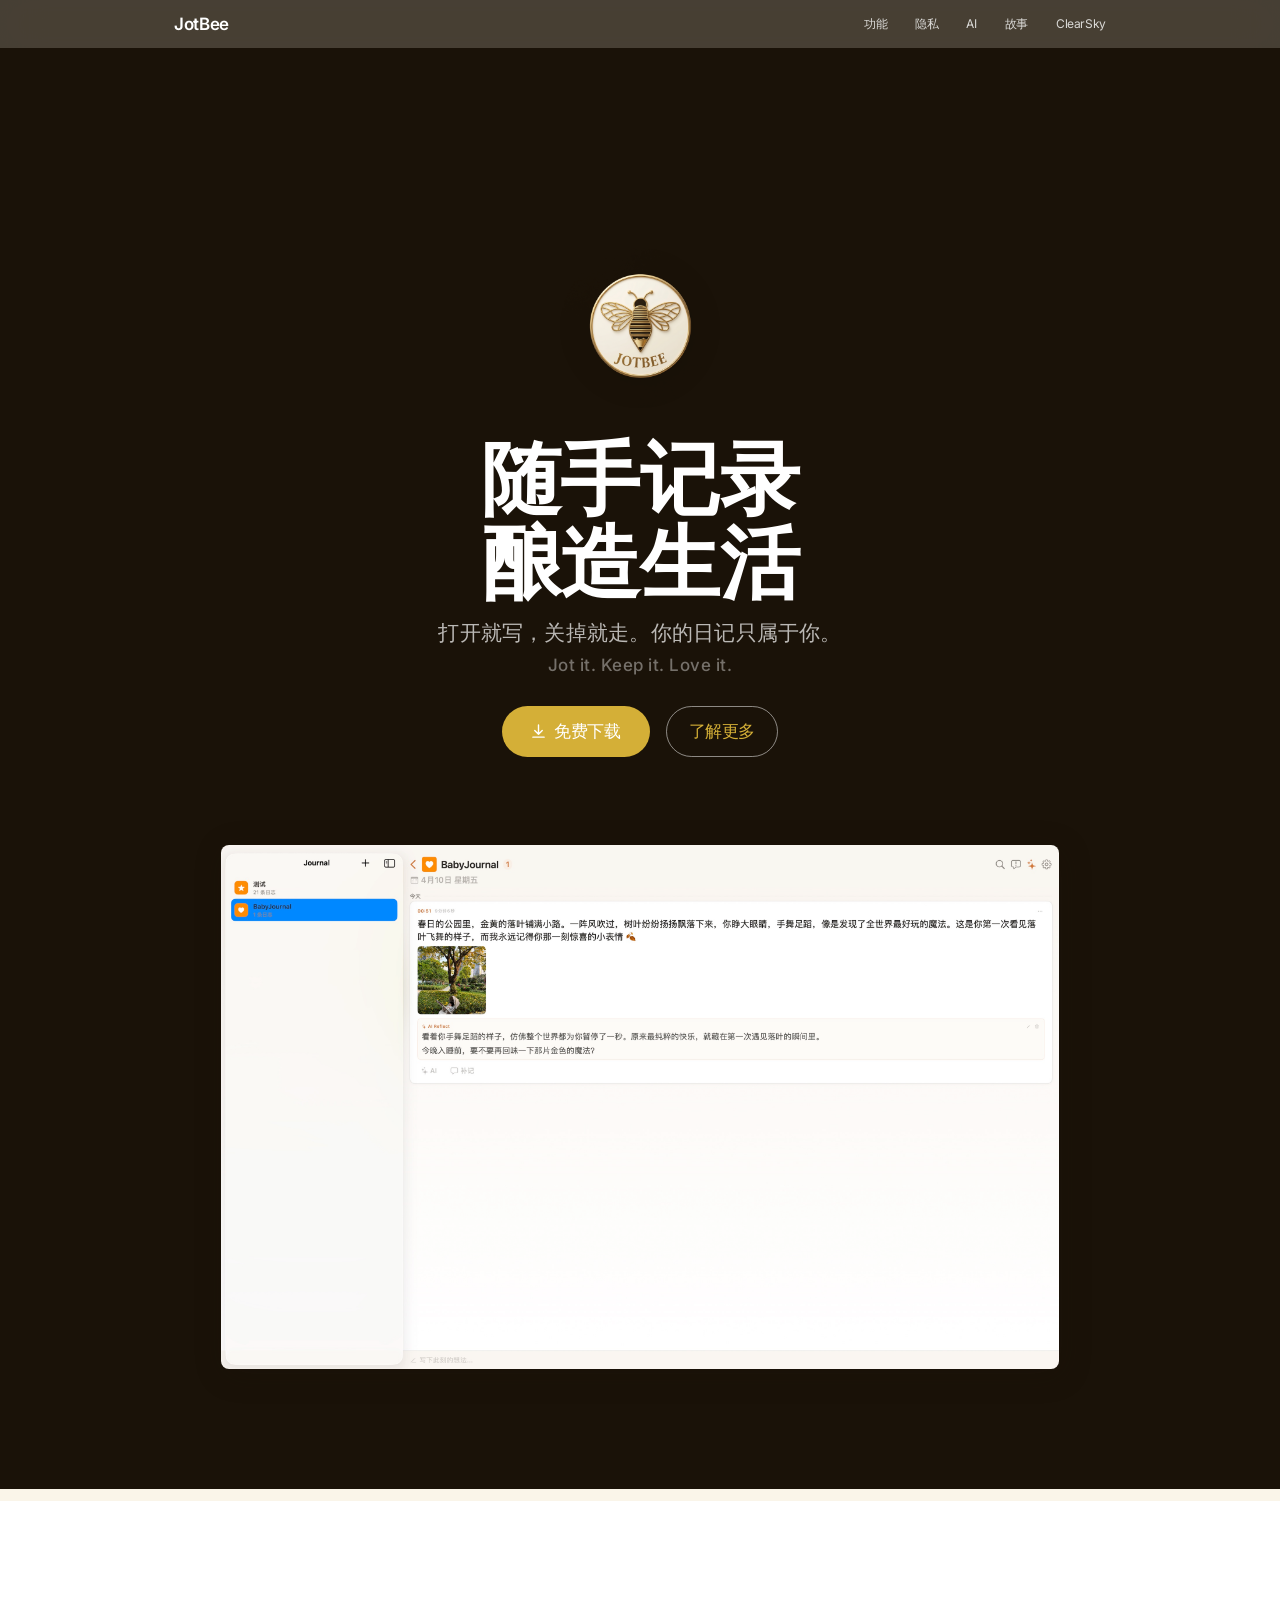
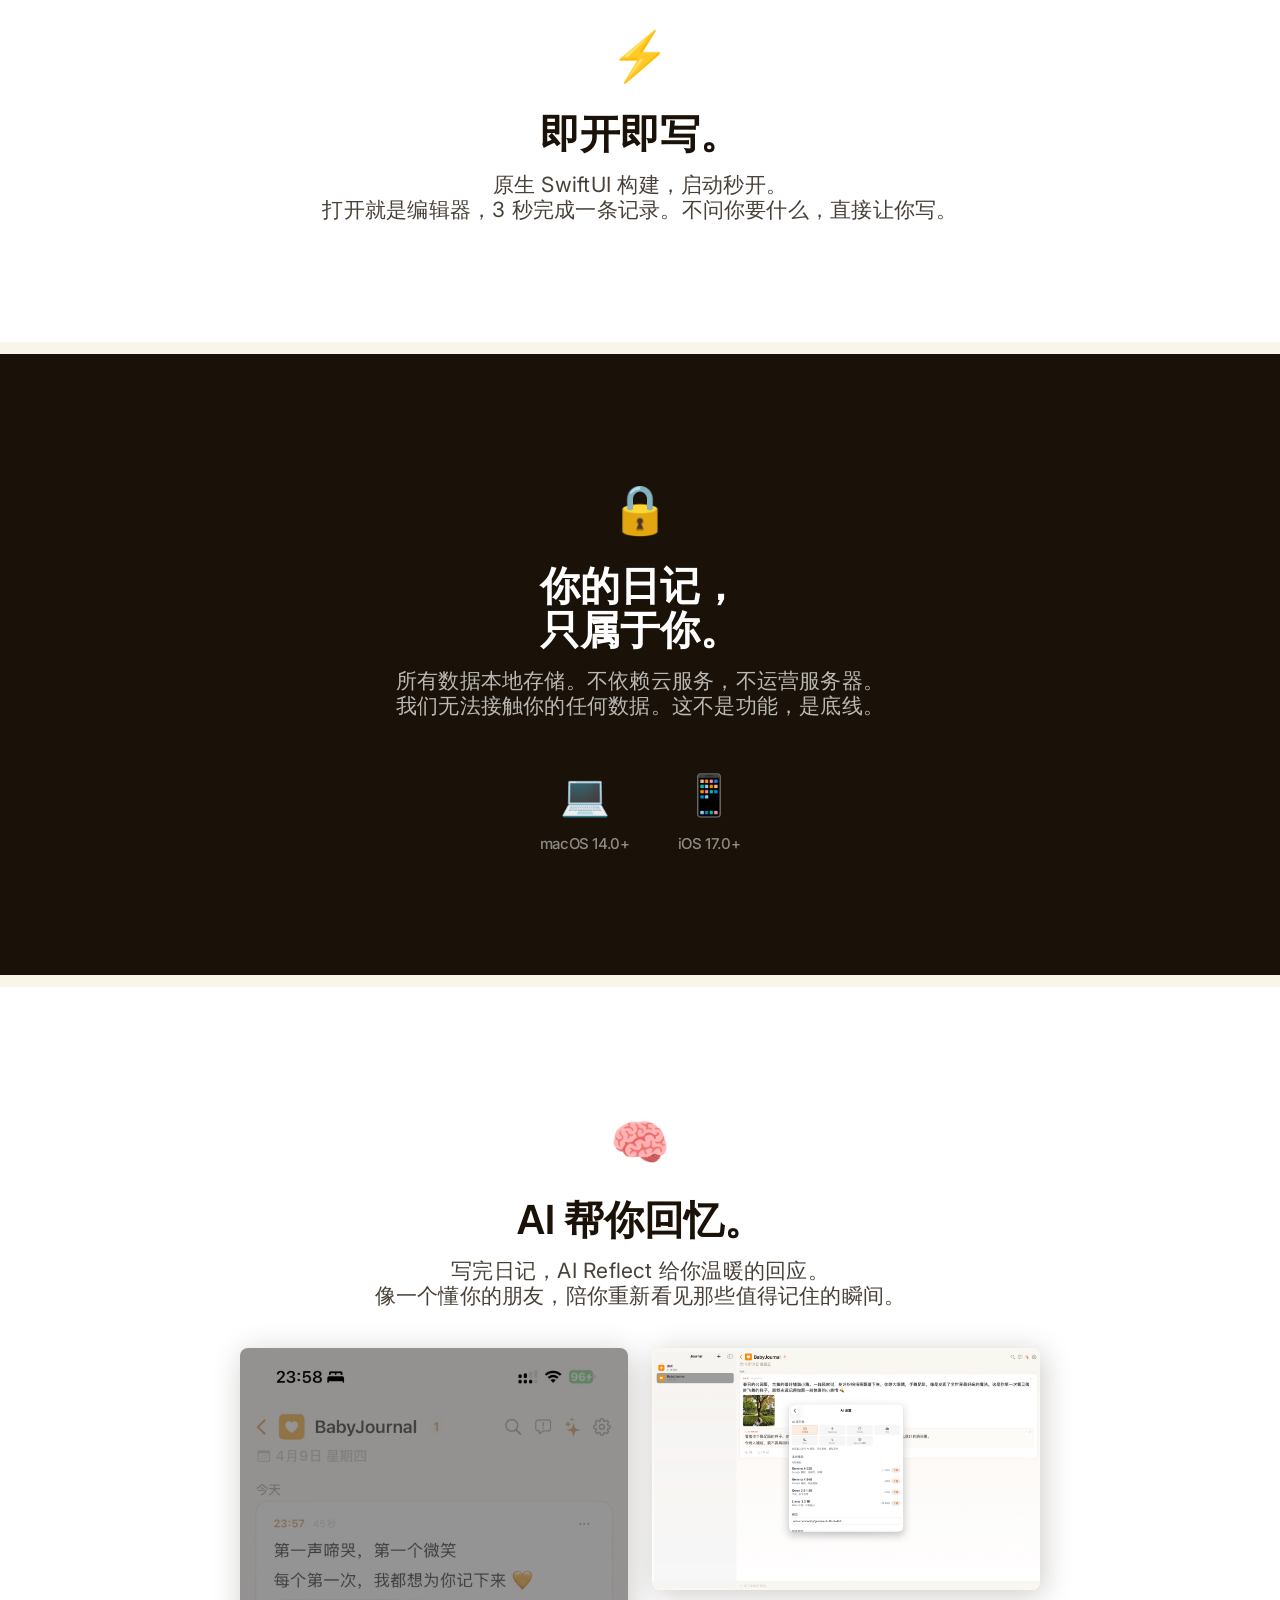
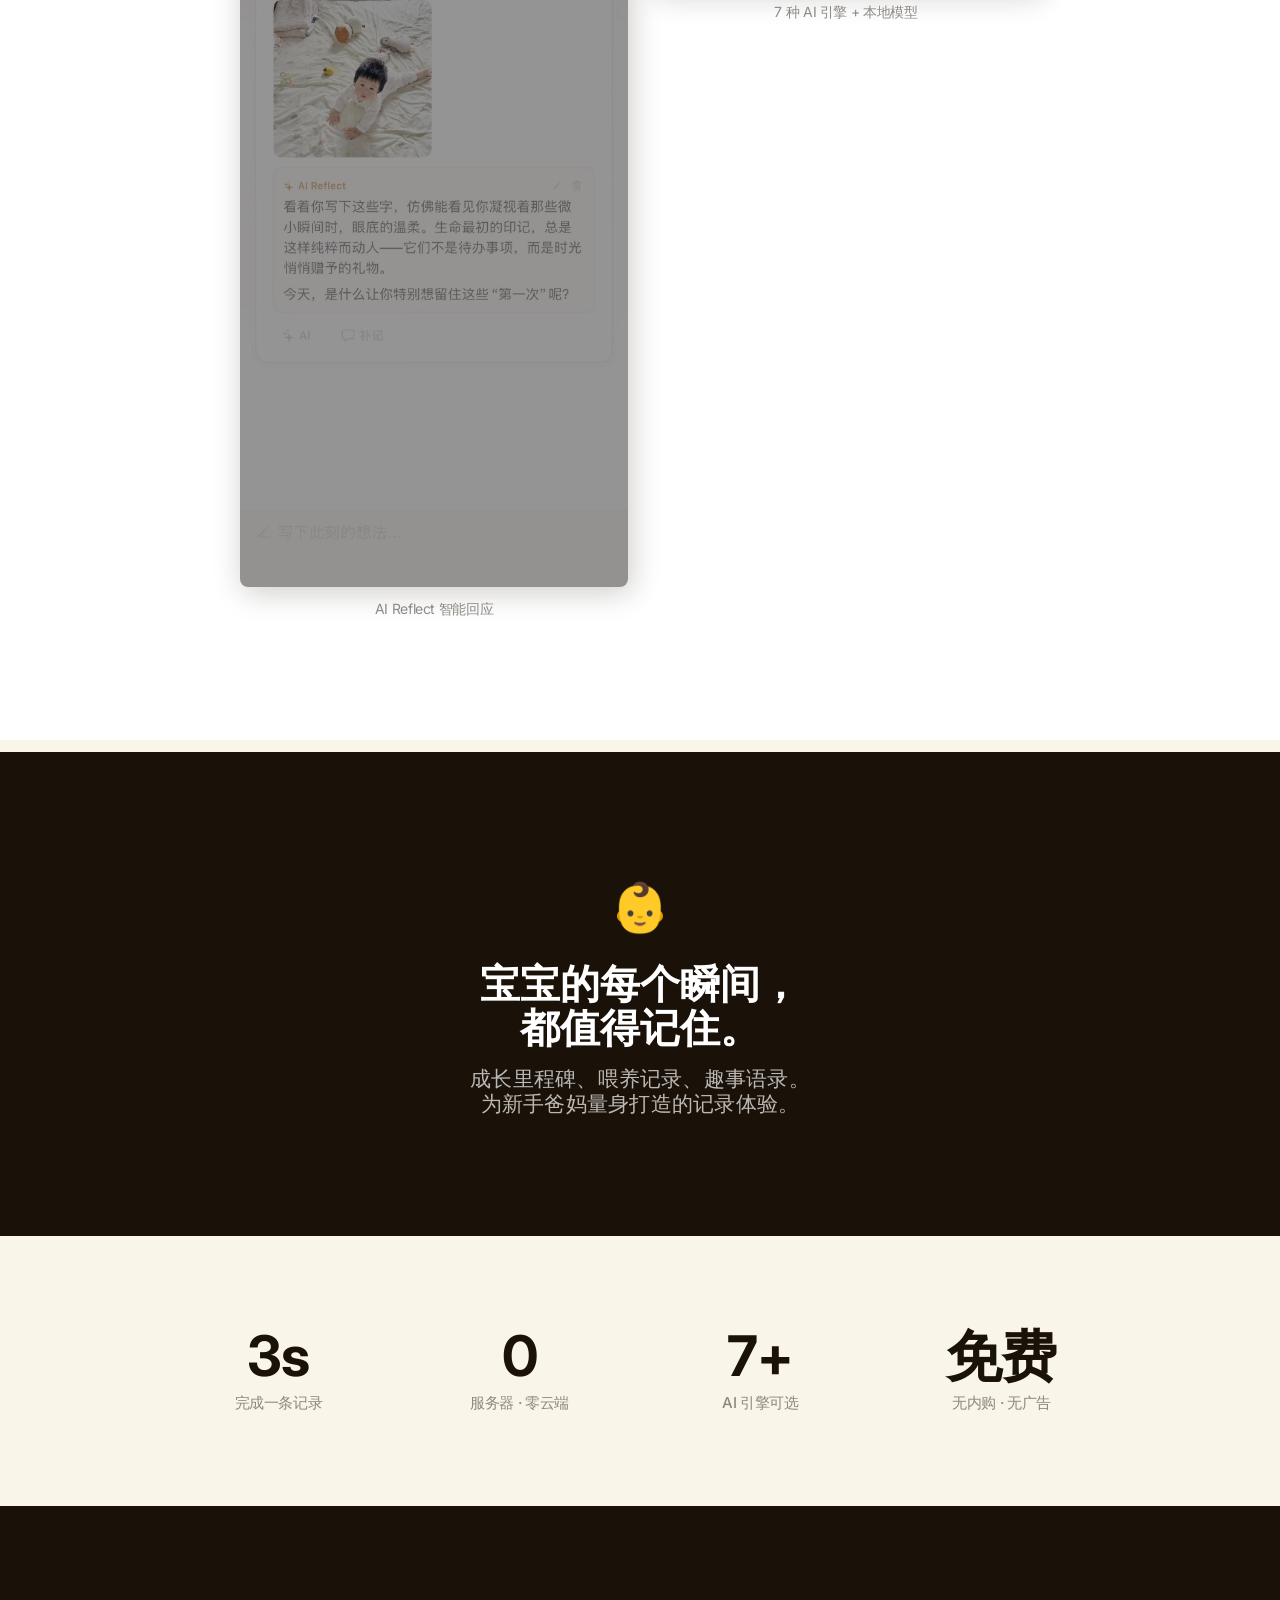
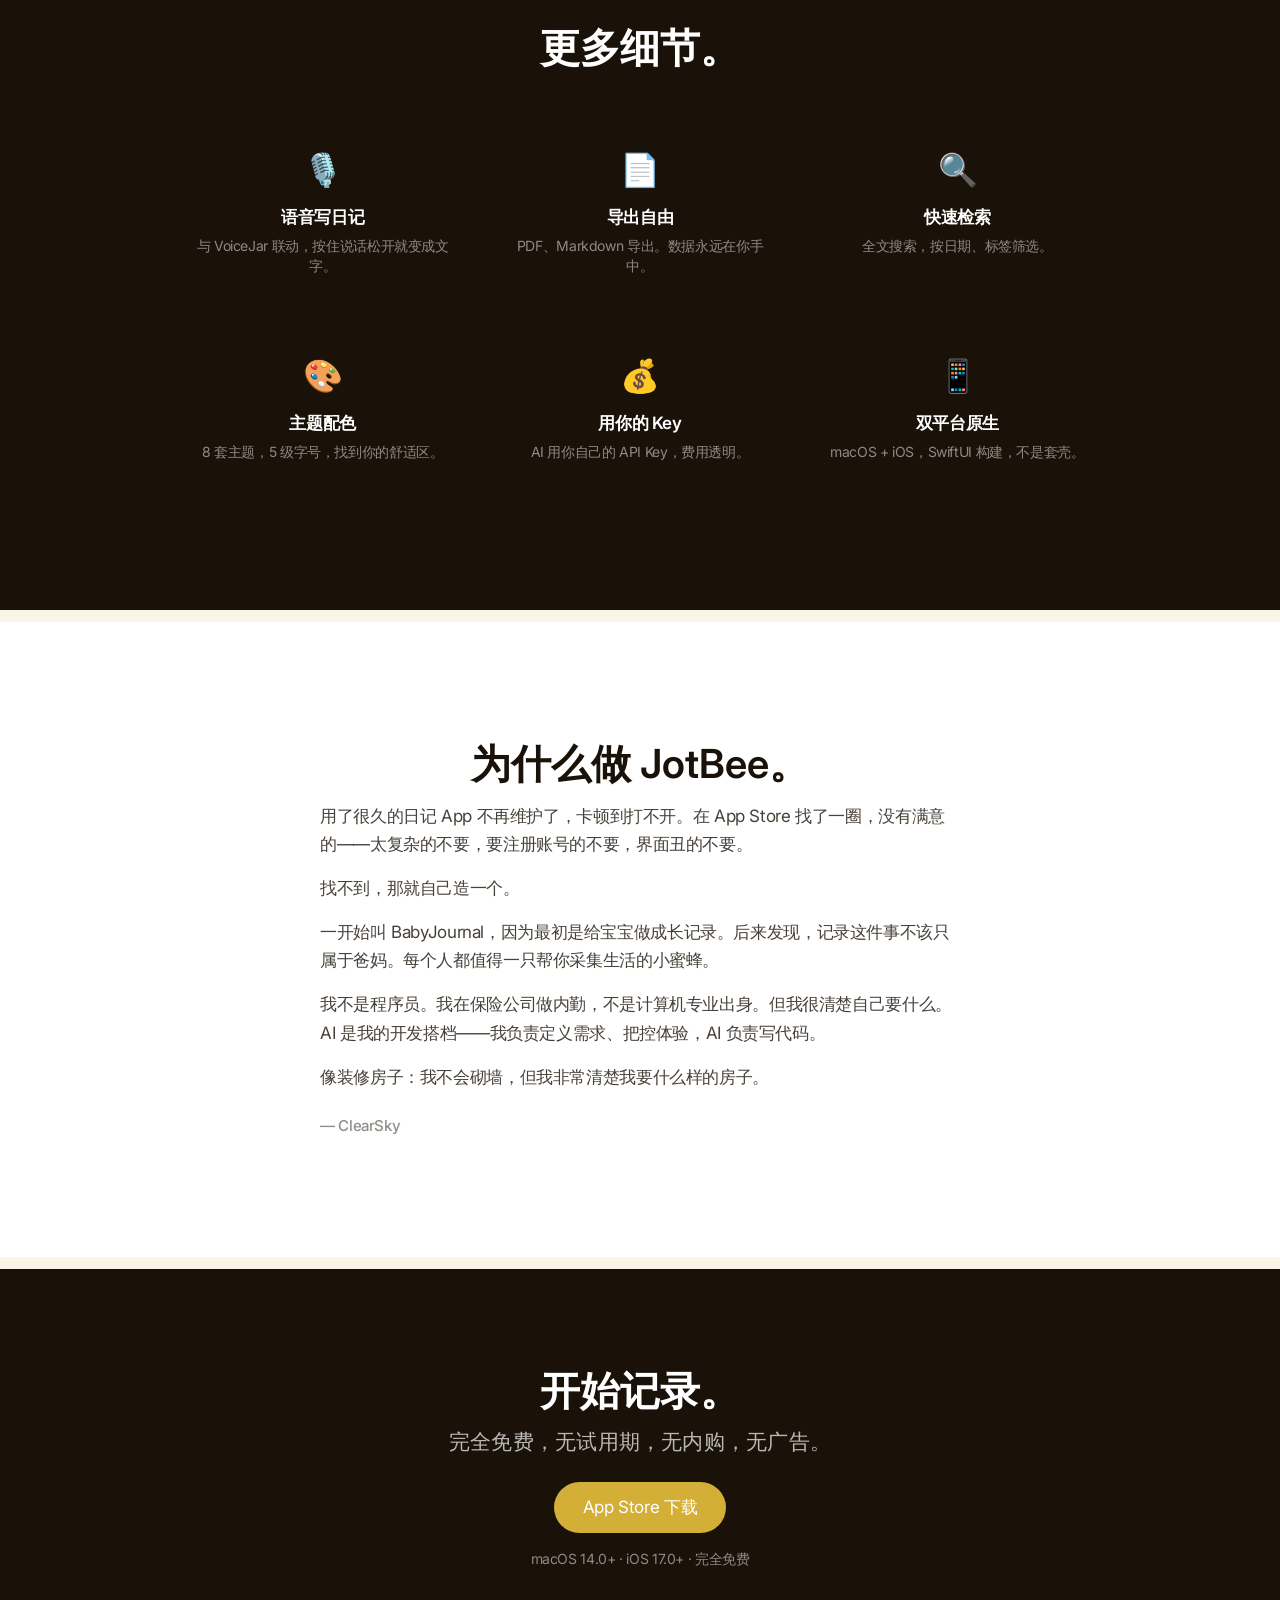
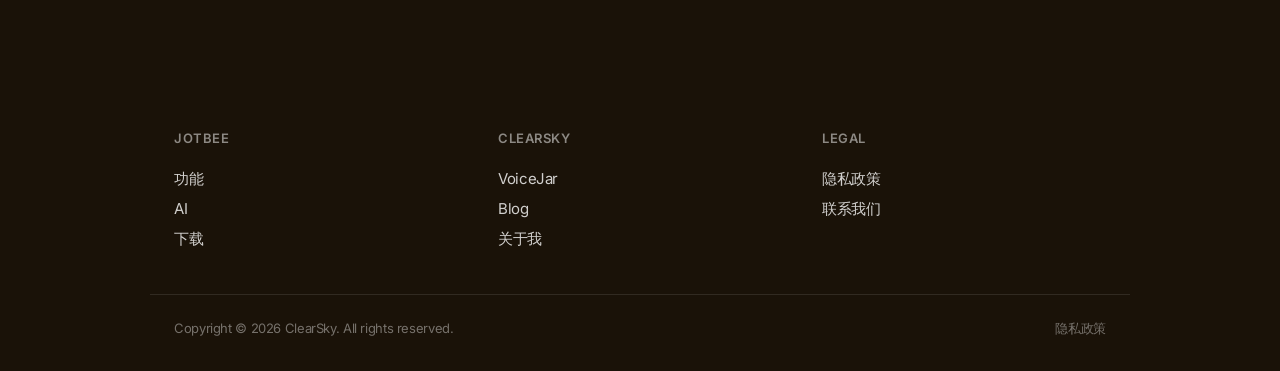
==== commit 55a5acdd: "style: remove punctuation from hero headline for visual centering Chinese full-width punctuation (，。" ====
--- a/index.html
+++ b/index.html
@@ -46,7 +46,7 @@
         <div class="section-inner">
             <div class="hero">
                 <img src="icon.png" alt="JotBee" class="app-icon-hero">
-                <h1 class="headline-hero">随手记录，<br>酿造生活。</h1>
+                <h1 class="headline-hero">随手记录<br>酿造生活</h1>
                 <p class="subtitle">打开就写，关掉就走。你的日记只属于你。</p>
                 <p class="hero-tagline-en">Jot it. Keep it. Love it.</p>
                 <div class="cta-group">
--- a/style.css
+++ b/style.css
@@ -240,9 +240,11 @@
 }
 
 .app-icon-hero {
-    width: 128px;
-    height: 128px;
-    border-radius: 28px;
+    width: 160px;
+    height: 160px;
+    border-radius: 50%;
+    object-fit: cover;
+    object-position: center;
     margin: 0 auto 28px;
     display: block;
 }
@@ -618,7 +620,7 @@
     .nav-toggle.open span:nth-child(3) { transform: rotate(-45deg) translateY(-6px) }
 
     .hero { padding: 48px 0 24px }
-    .app-icon-hero { width: 96px; height: 96px; border-radius: 22px }
+    .app-icon-hero { width: 120px; height: 120px; border-radius: 50% }
 }
 
 @media (max-width: 480px) {
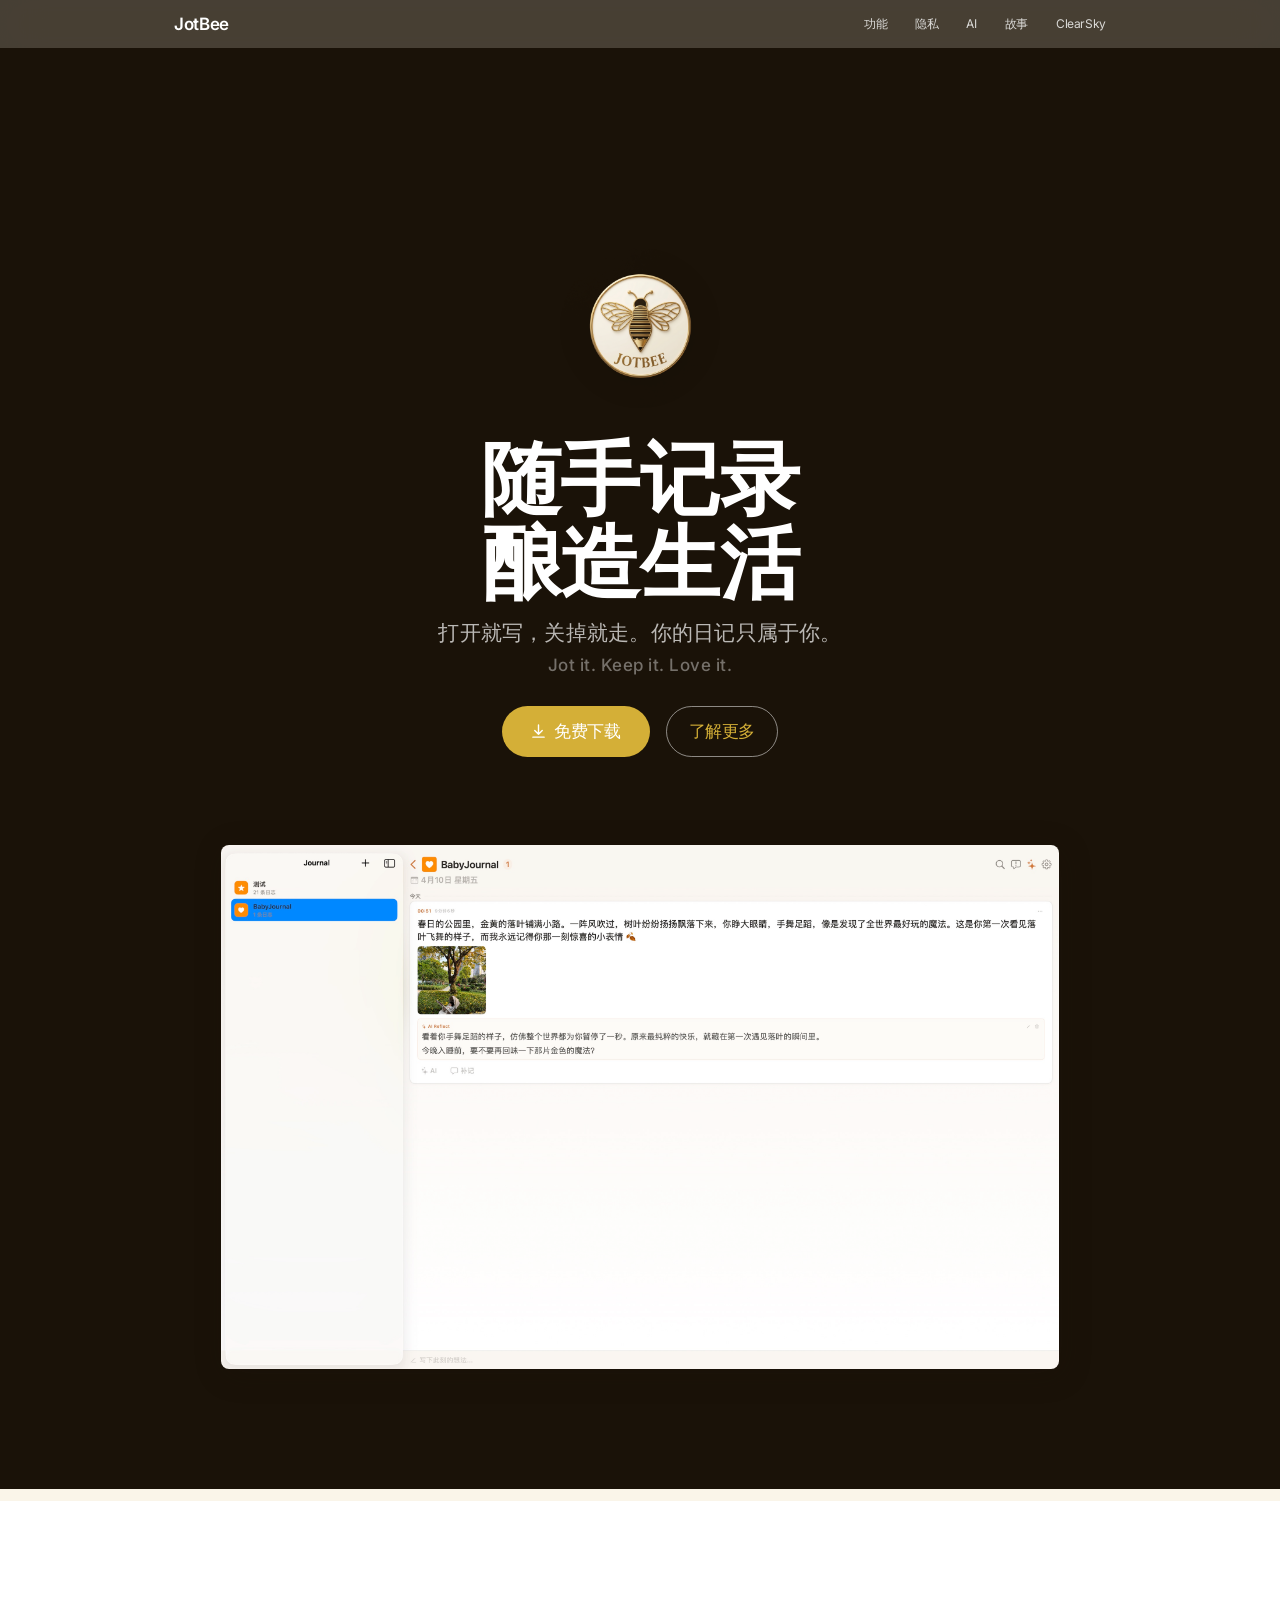
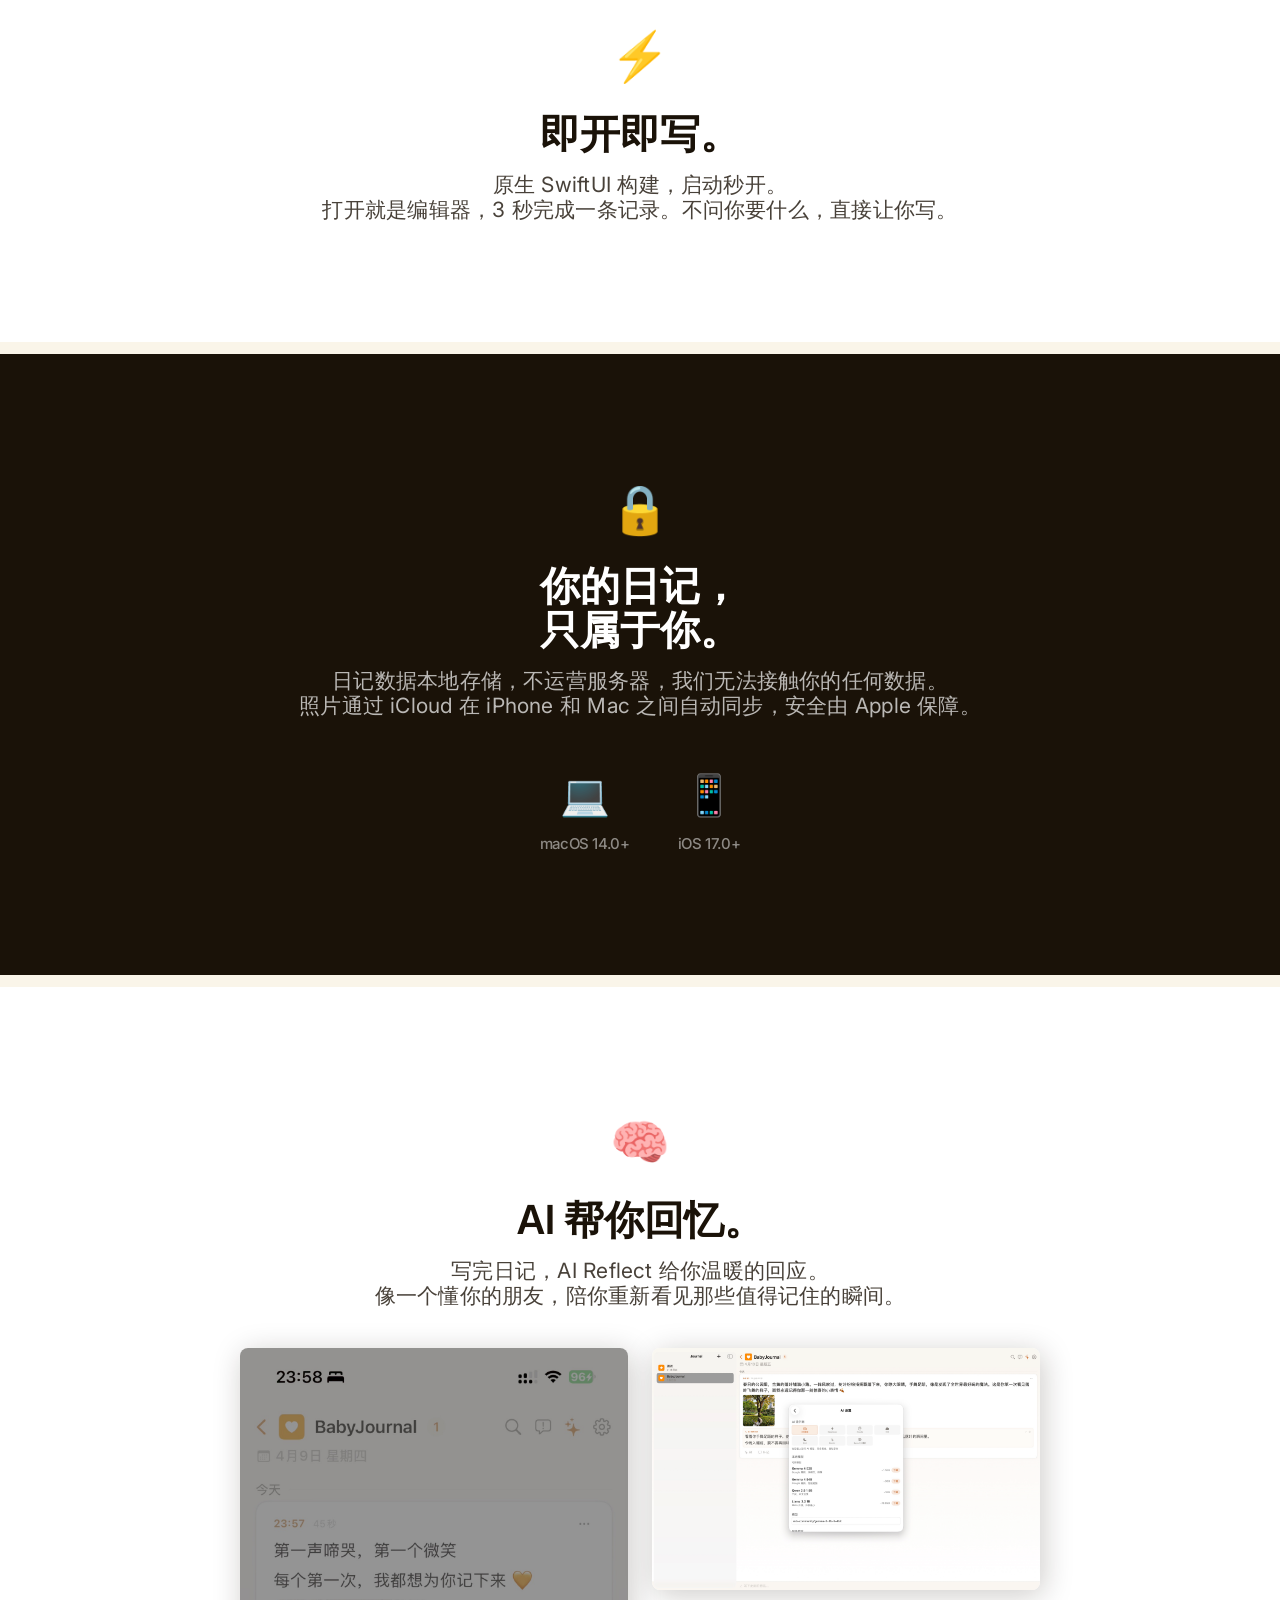
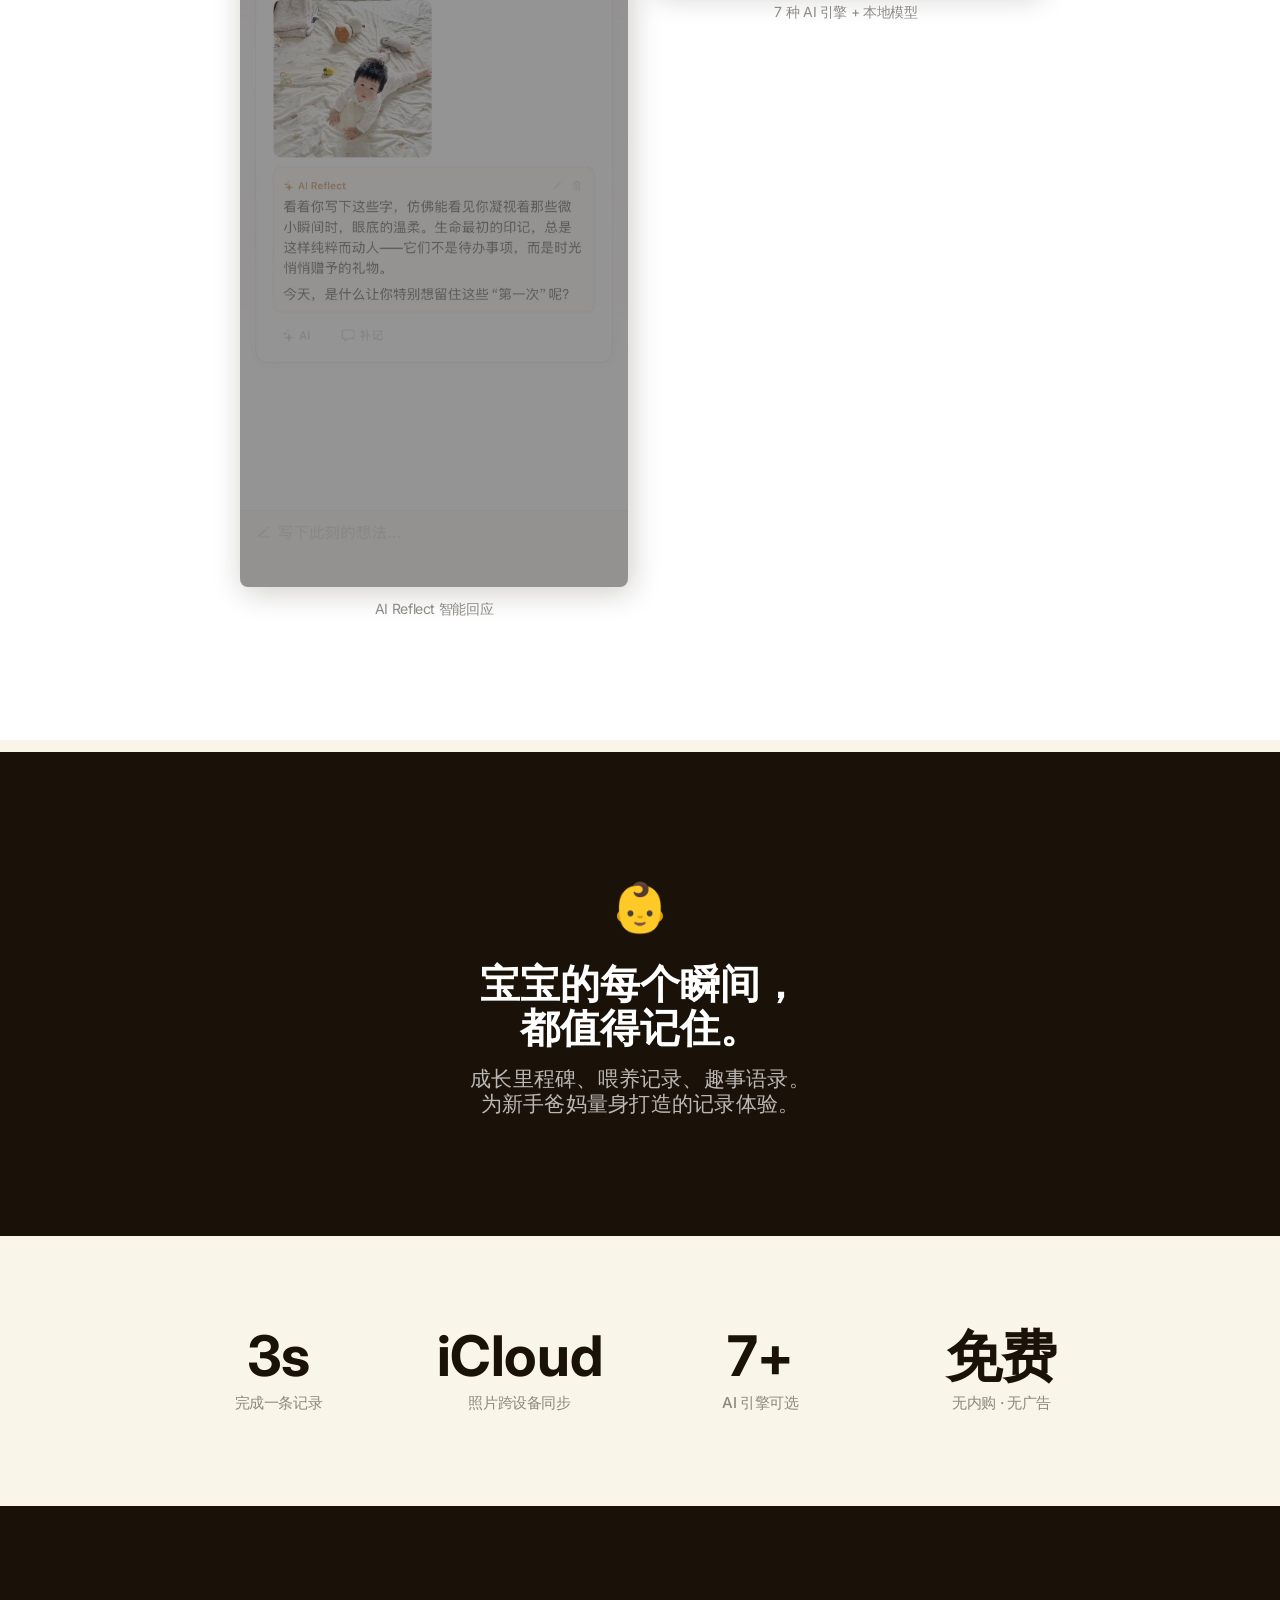
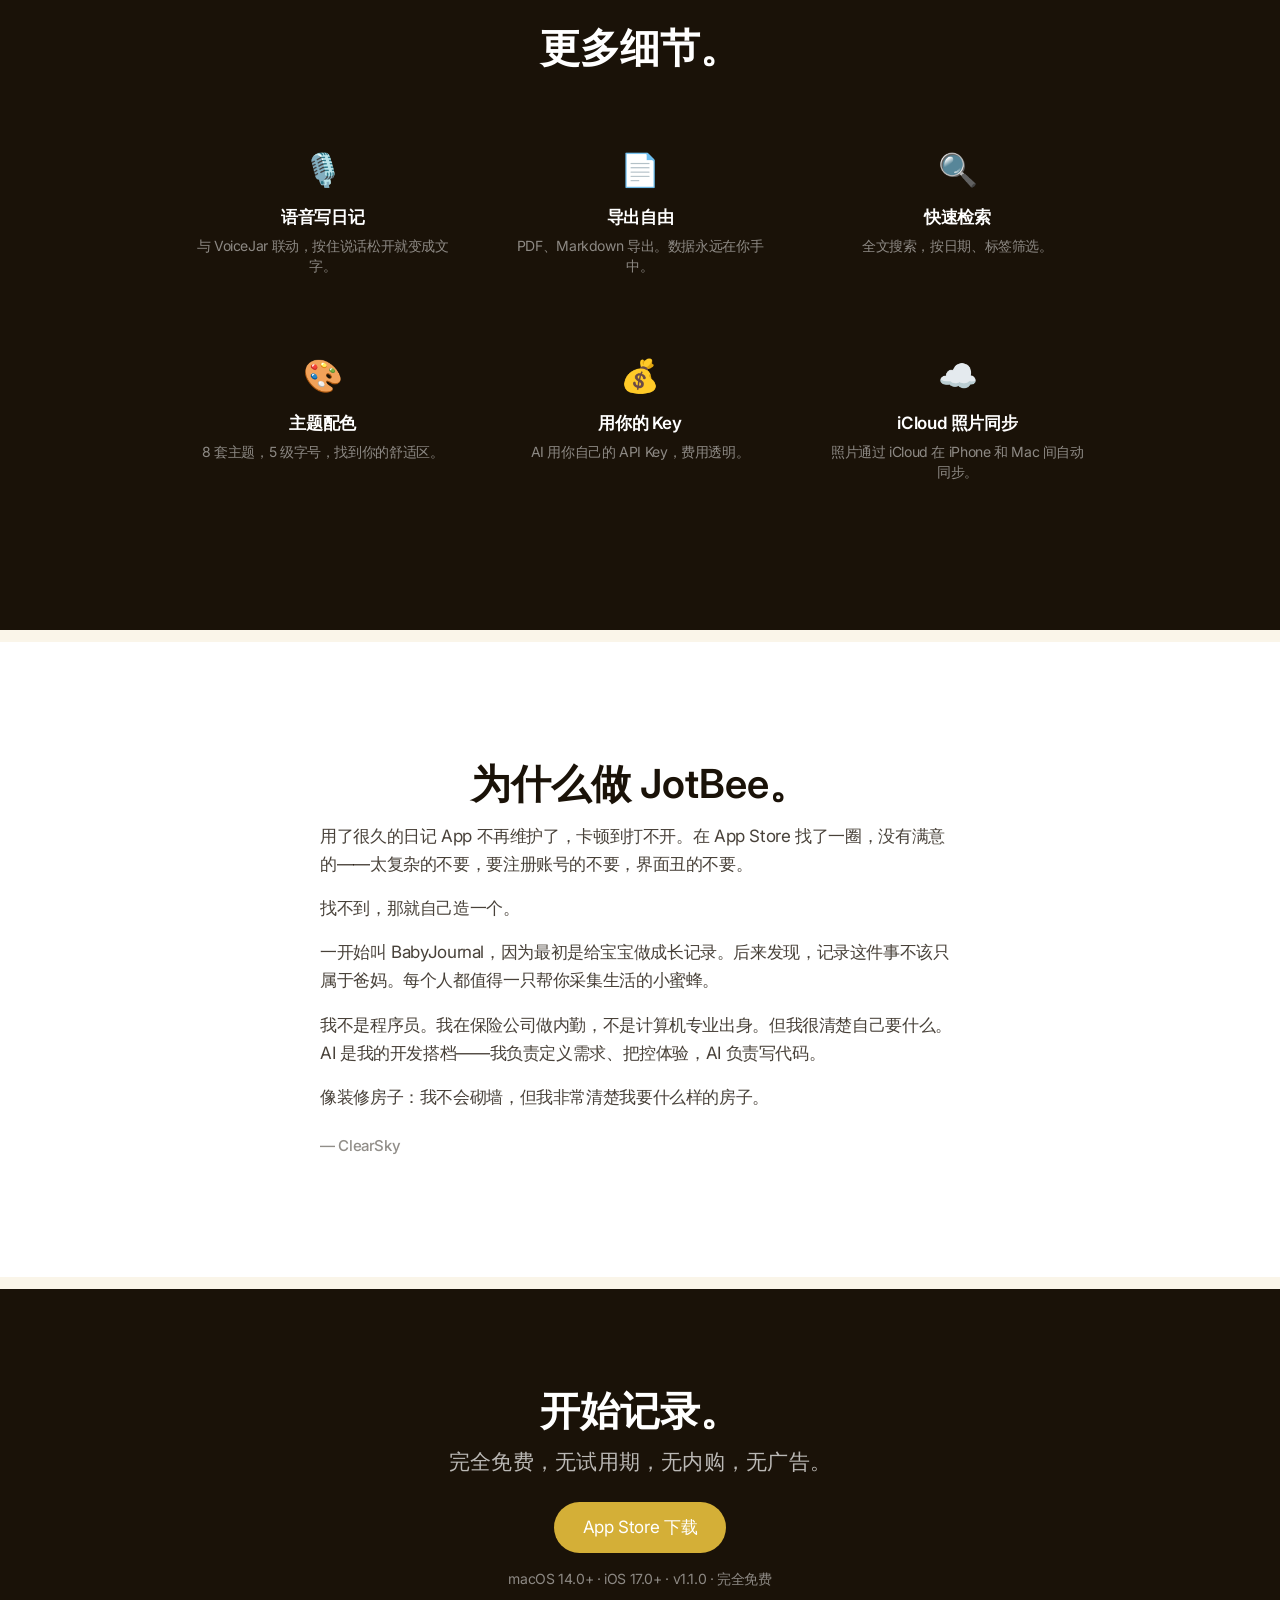
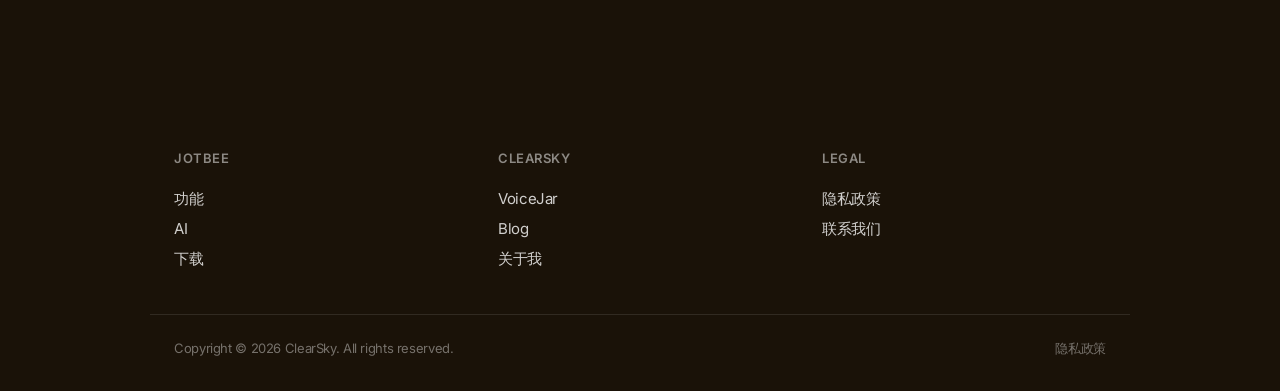
==== commit 6ddc1015: "v1.1.0 更新：iCloud照片同步、下载链接修正 - 隐私说明更新：日记本地存储+照片iCloud同步 - 新增iCloud照片同步功能卡片 - App Store下载链接加入app ID - " ====
--- a/index.html
+++ b/index.html
@@ -77,7 +77,7 @@
         <div class="section-inner">
             <span class="section-icon">🔒</span>
             <h2 class="headline-section">你的日记，<br>只属于你。</h2>
-            <p class="subtitle">所有数据本地存储。不依赖云服务，不运营服务器。<br>我们无法接触你的任何数据。这不是功能，是底线。</p>
+            <p class="subtitle">日记数据本地存储，不运营服务器，我们无法接触你的任何数据。<br>照片通过 iCloud 在 iPhone 和 Mac 之间自动同步，安全由 Apple 保障。</p>
             <div class="platforms" style="margin-top: 48px">
                 <div class="platform-item">
                     <div class="platform-icon">💻</div>
@@ -128,8 +128,8 @@
                     <div class="sp-label">完成一条记录</div>
                 </div>
                 <div class="sp-item">
-                    <div class="sp-number">0</div>
-                    <div class="sp-label">服务器 · 零云端</div>
+                    <div class="sp-number">iCloud</div>
+                    <div class="sp-label">照片跨设备同步</div>
                 </div>
                 <div class="sp-item">
                     <div class="sp-number">7+</div>
@@ -174,9 +174,9 @@
                     <div class="feature-desc">AI 用你自己的 API Key，费用透明。</div>
                 </div>
                 <div class="feature-item">
-                    <div class="feature-icon">📱</div>
-                    <div class="feature-title">双平台原生</div>
-                    <div class="feature-desc">macOS + iOS，SwiftUI 构建，不是套壳。</div>
+                    <div class="feature-icon">☁️</div>
+                    <div class="feature-title">iCloud 照片同步</div>
+                    <div class="feature-desc">照片通过 iCloud 在 iPhone 和 Mac 间自动同步。</div>
                 </div>
             </div>
         </div>
@@ -203,9 +203,9 @@
             <h2 class="headline-section">开始记录。</h2>
             <p class="subtitle">完全免费，无试用期，无内购，无广告。</p>
             <div class="cta-group" style="margin-top: 28px">
-                <a href="https://apps.apple.com/app/jotbee" class="btn-primary">App Store 下载</a>
-            </div>
-            <p class="meta">macOS 14.0+ · iOS 17.0+ · 完全免费</p>
+                <a href="https://apps.apple.com/app/jotbee/id6761894417" class="btn-primary">App Store 下载</a>
+            </div>
+            <p class="meta">macOS 14.0+ · iOS 17.0+ · v1.1.0 · 完全免费</p>
         </div>
     </div>
 
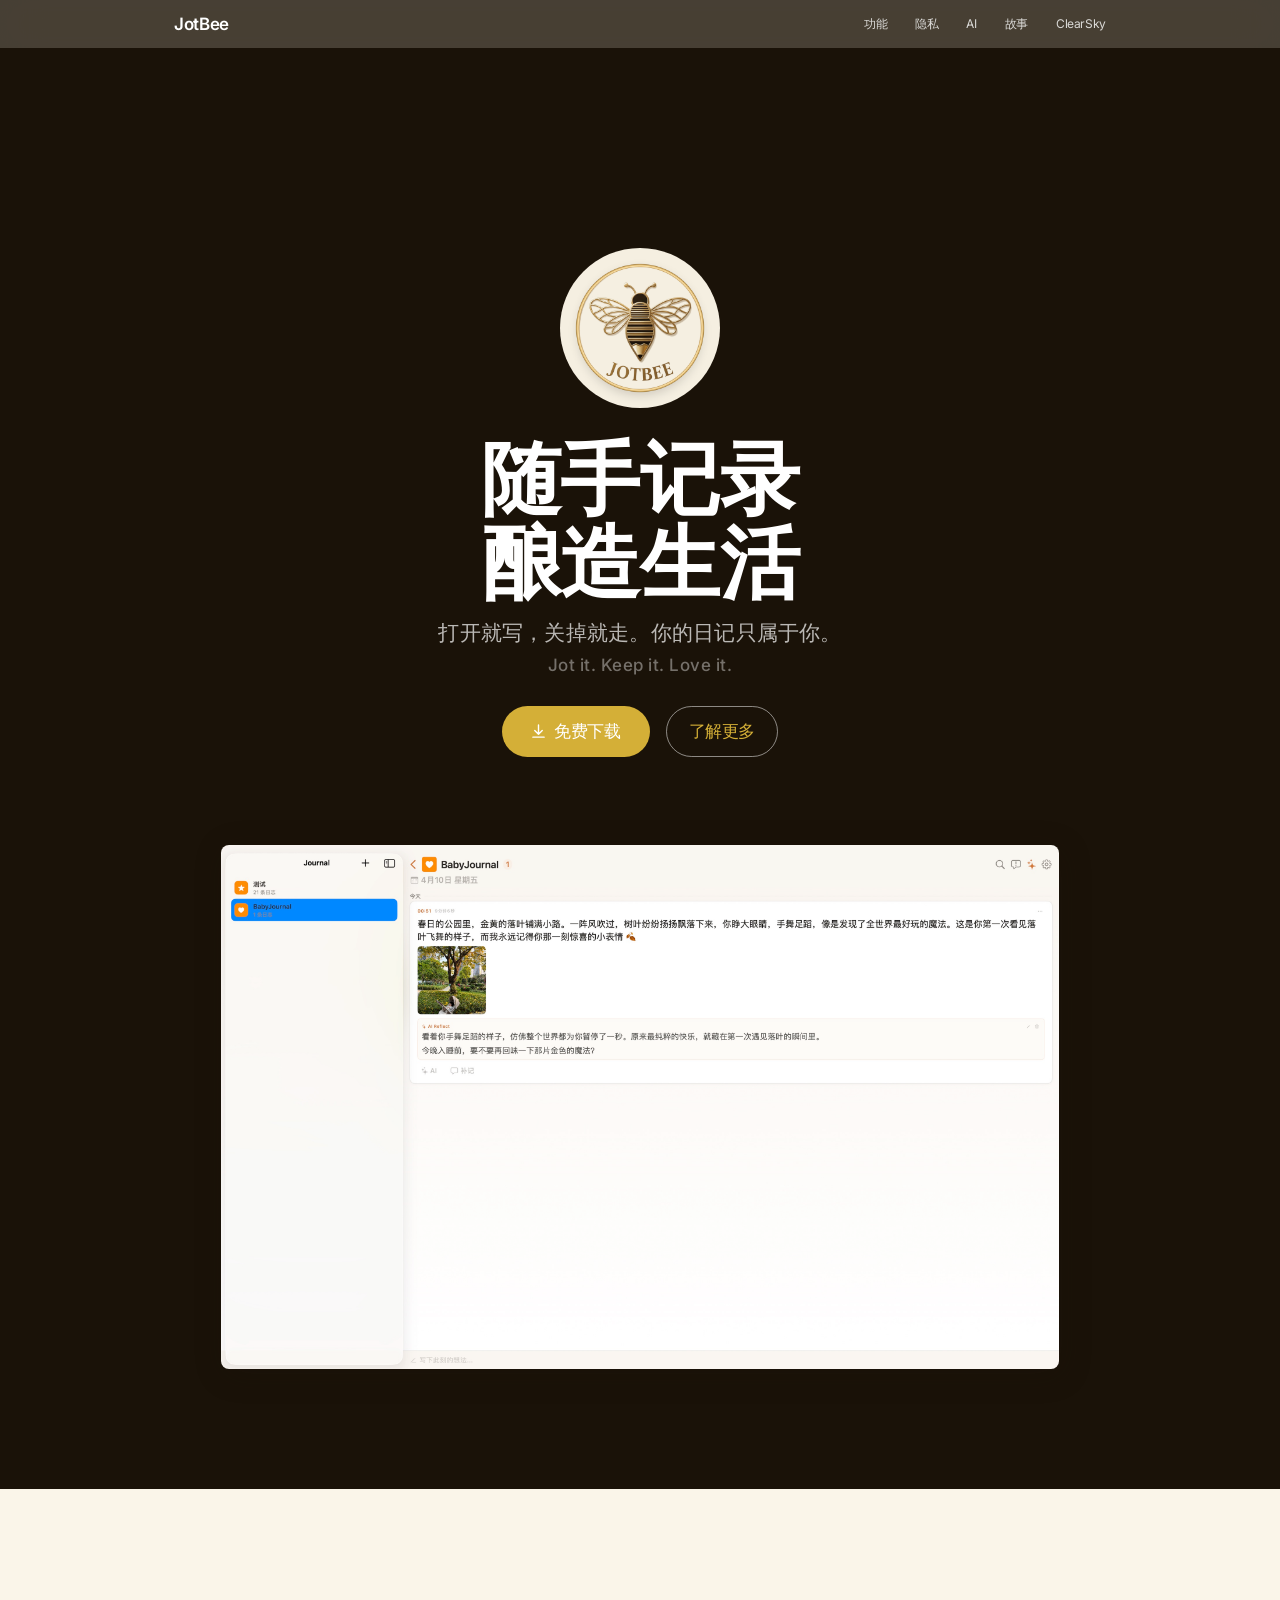
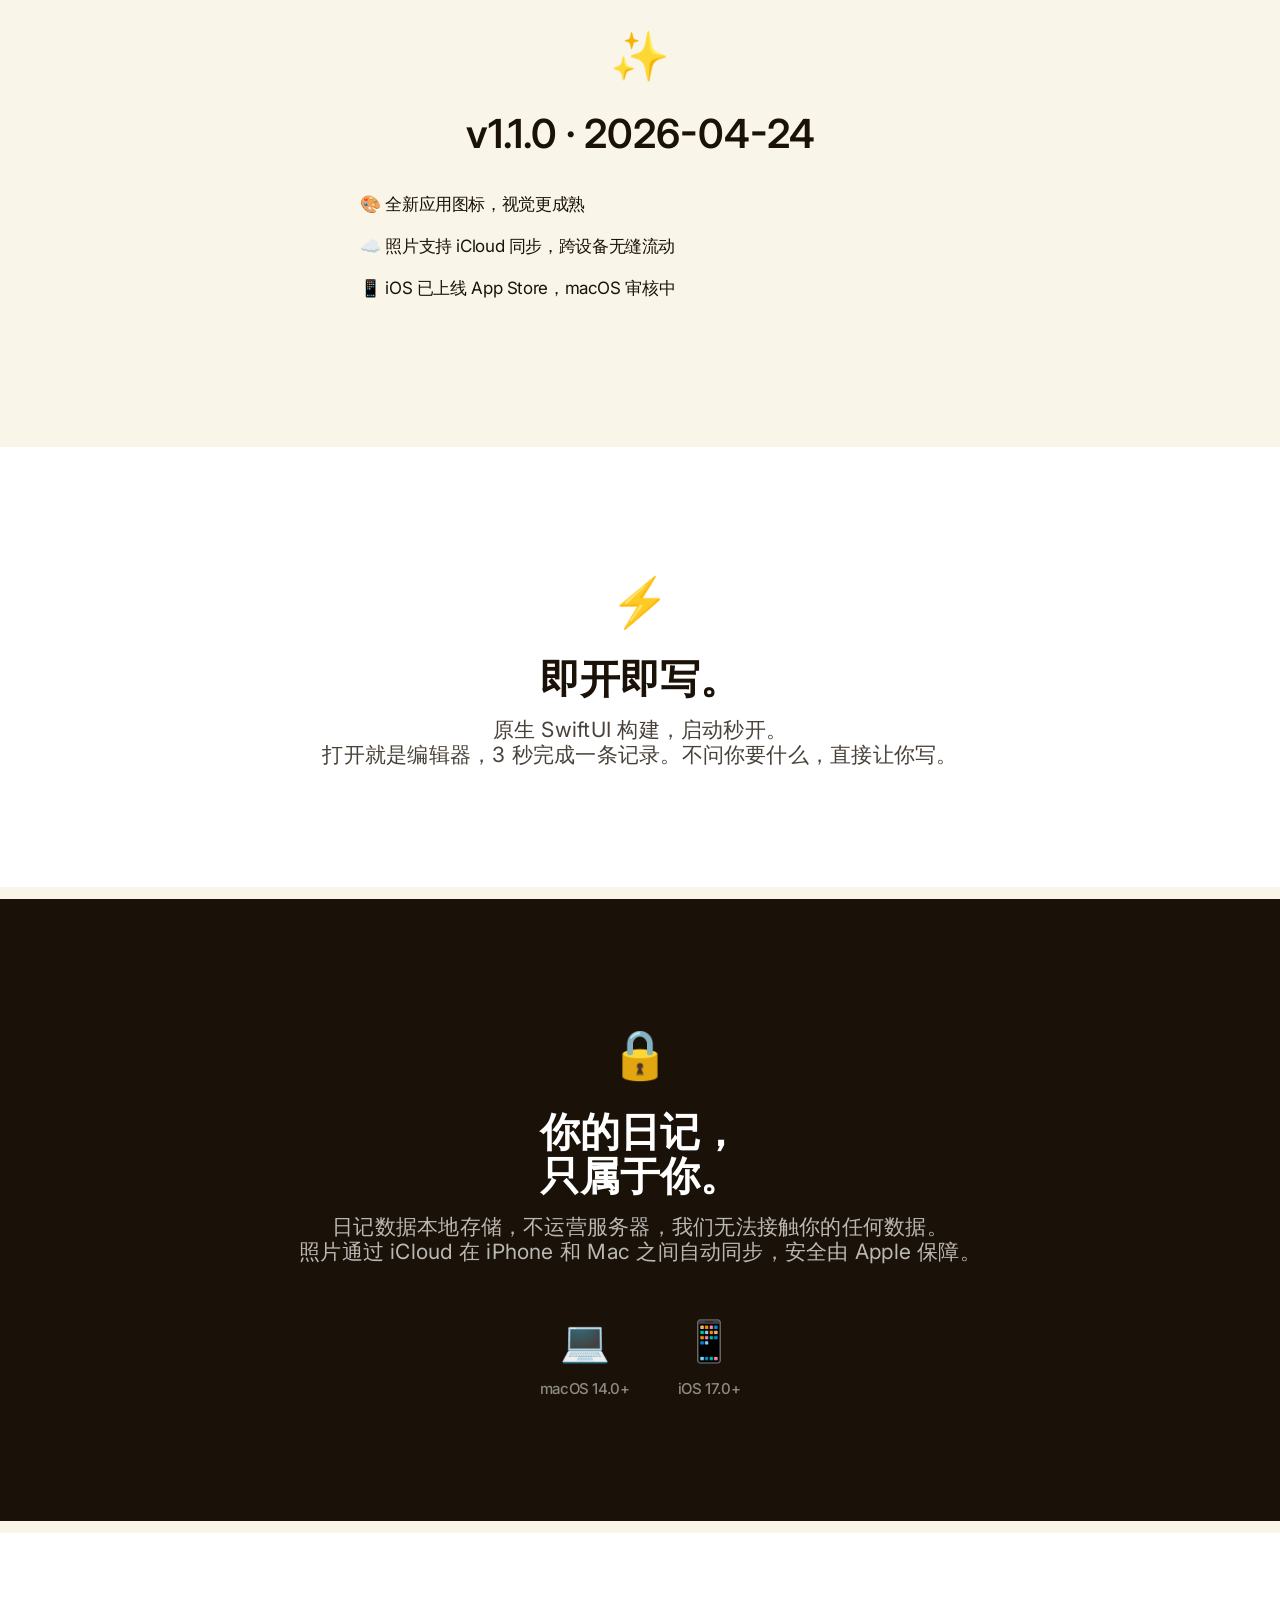
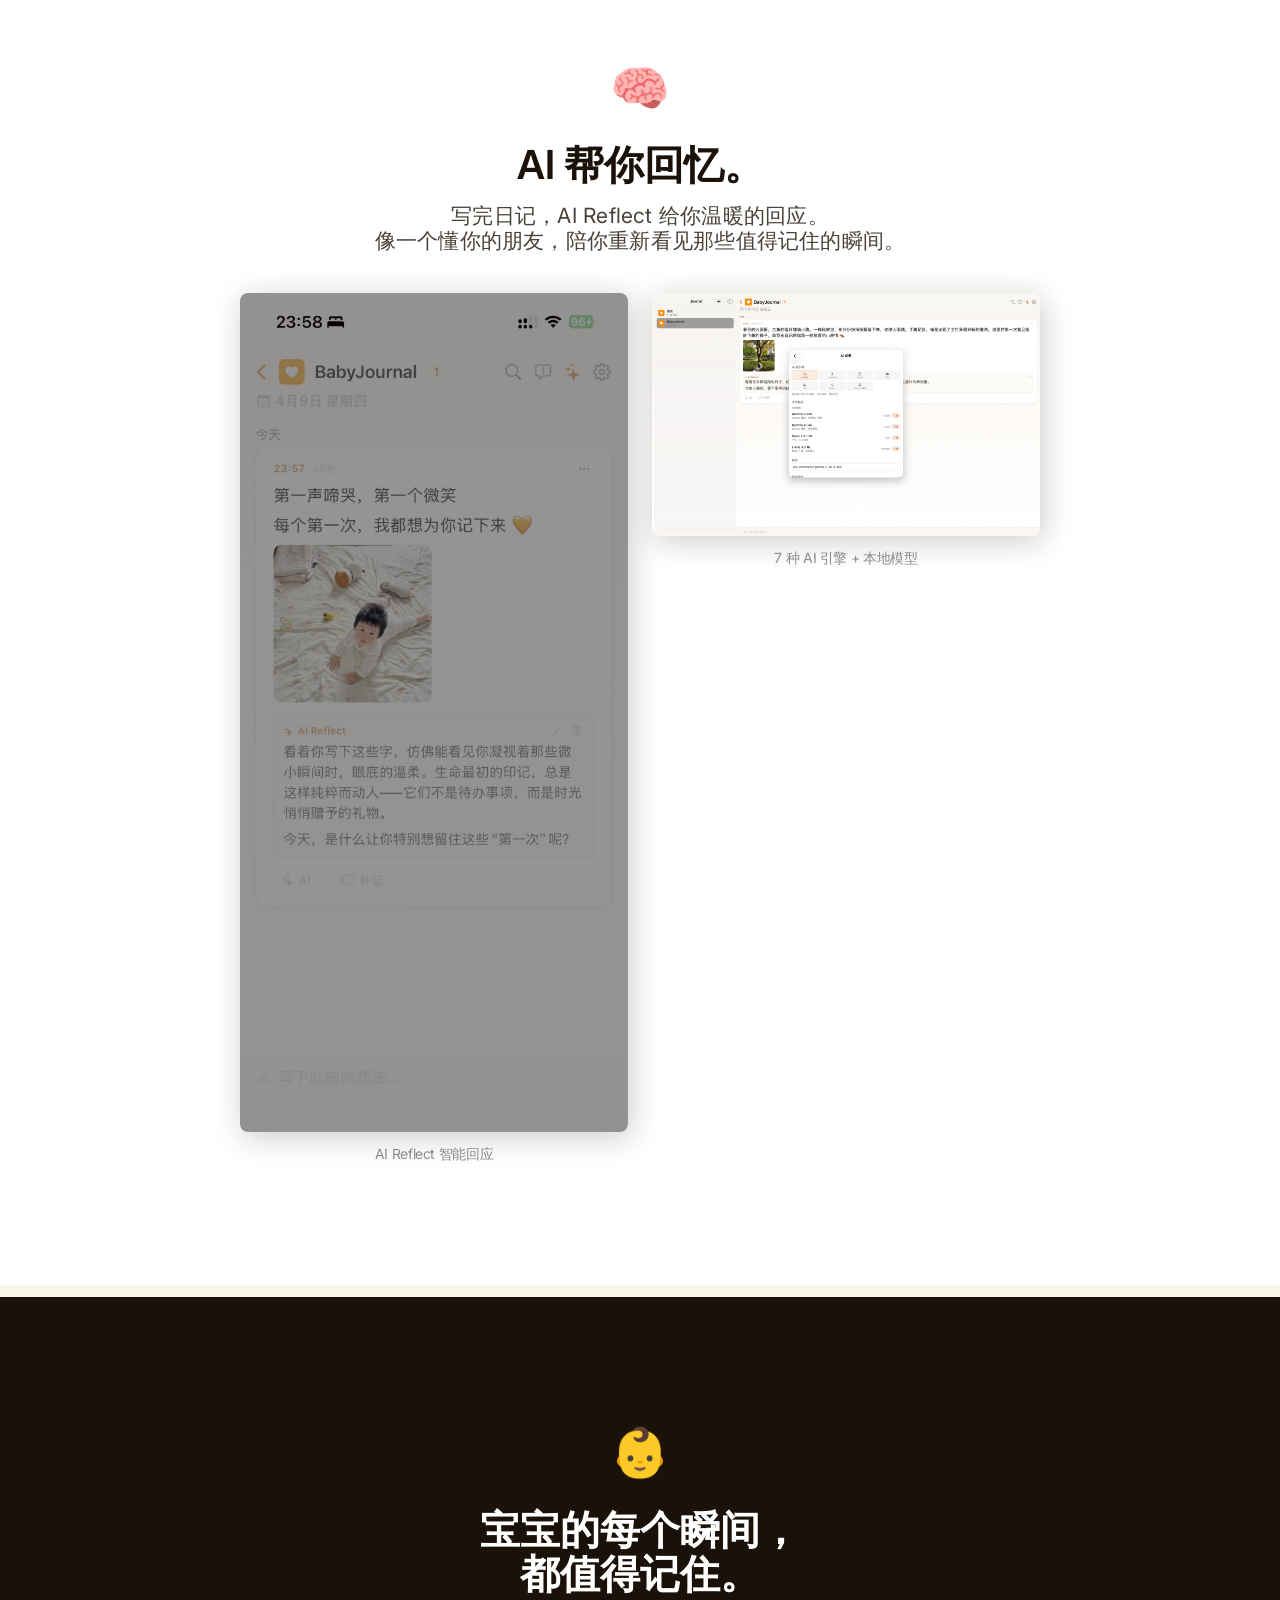
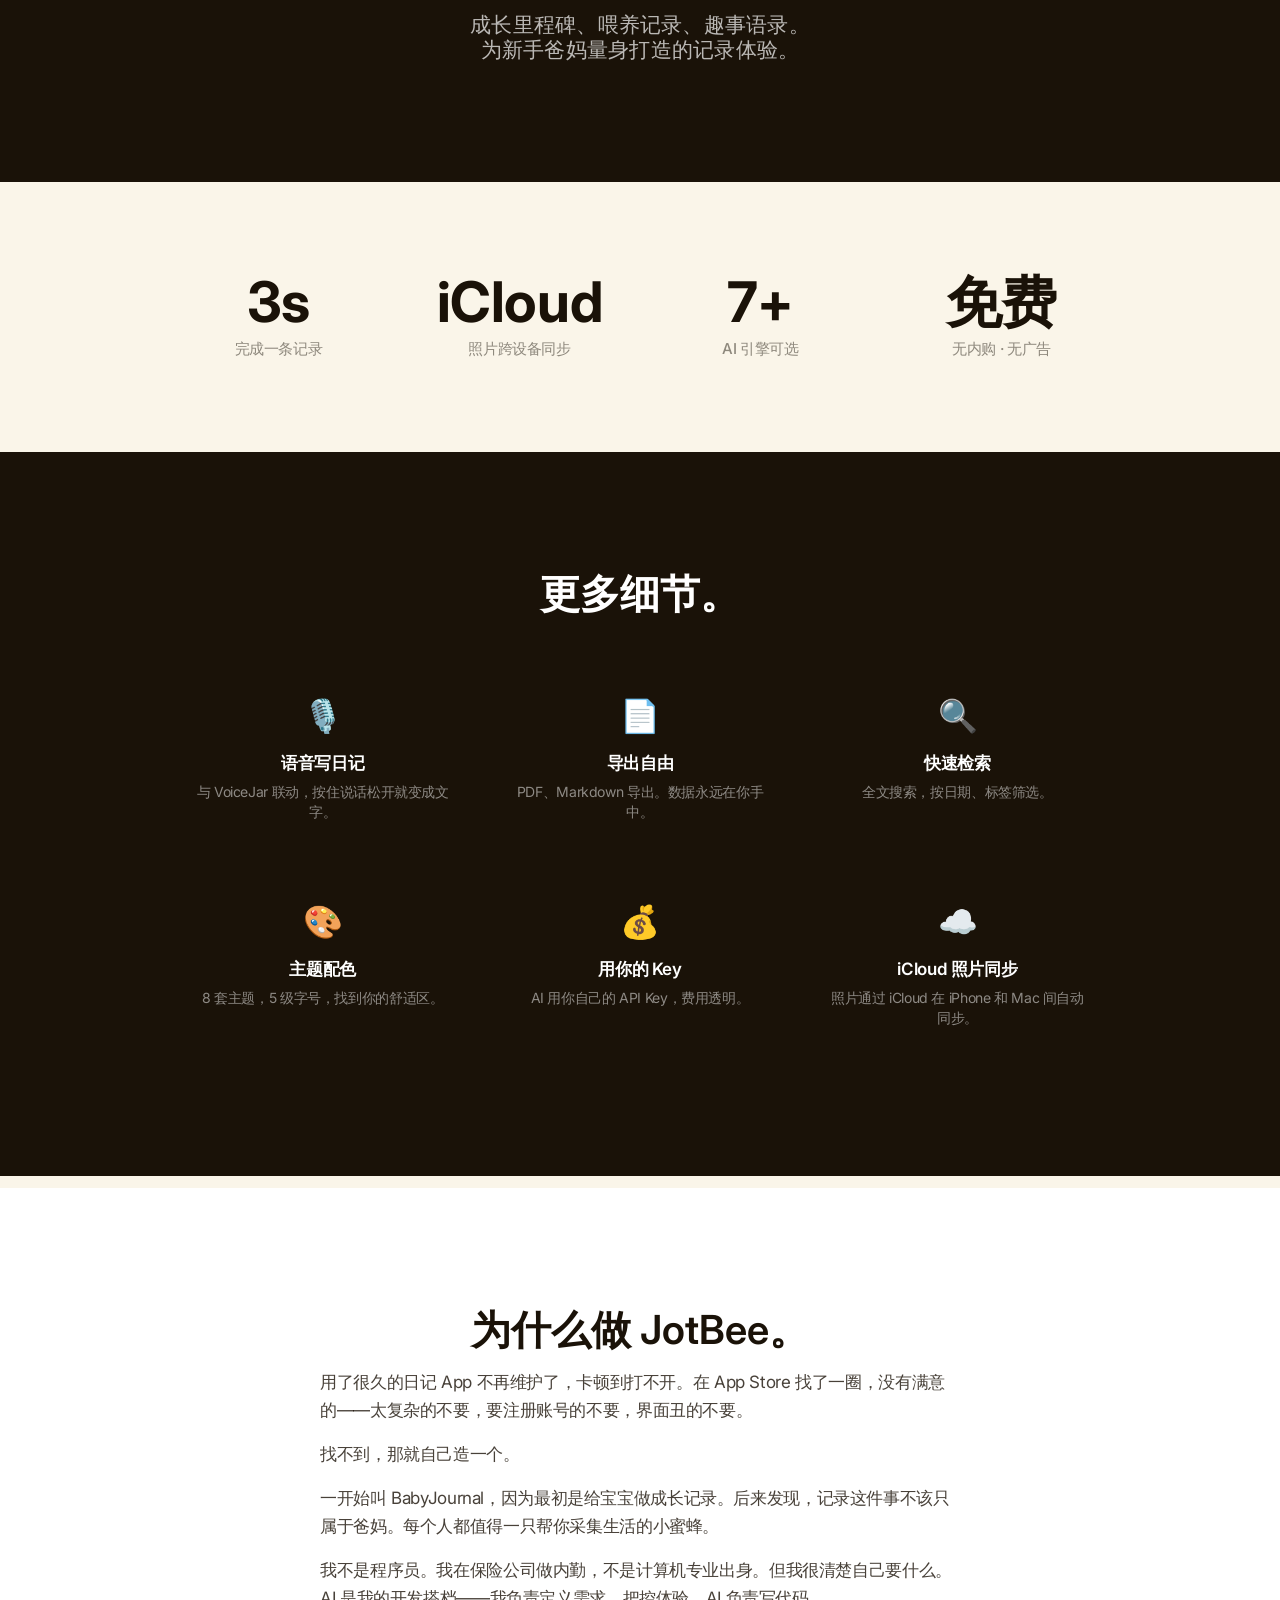
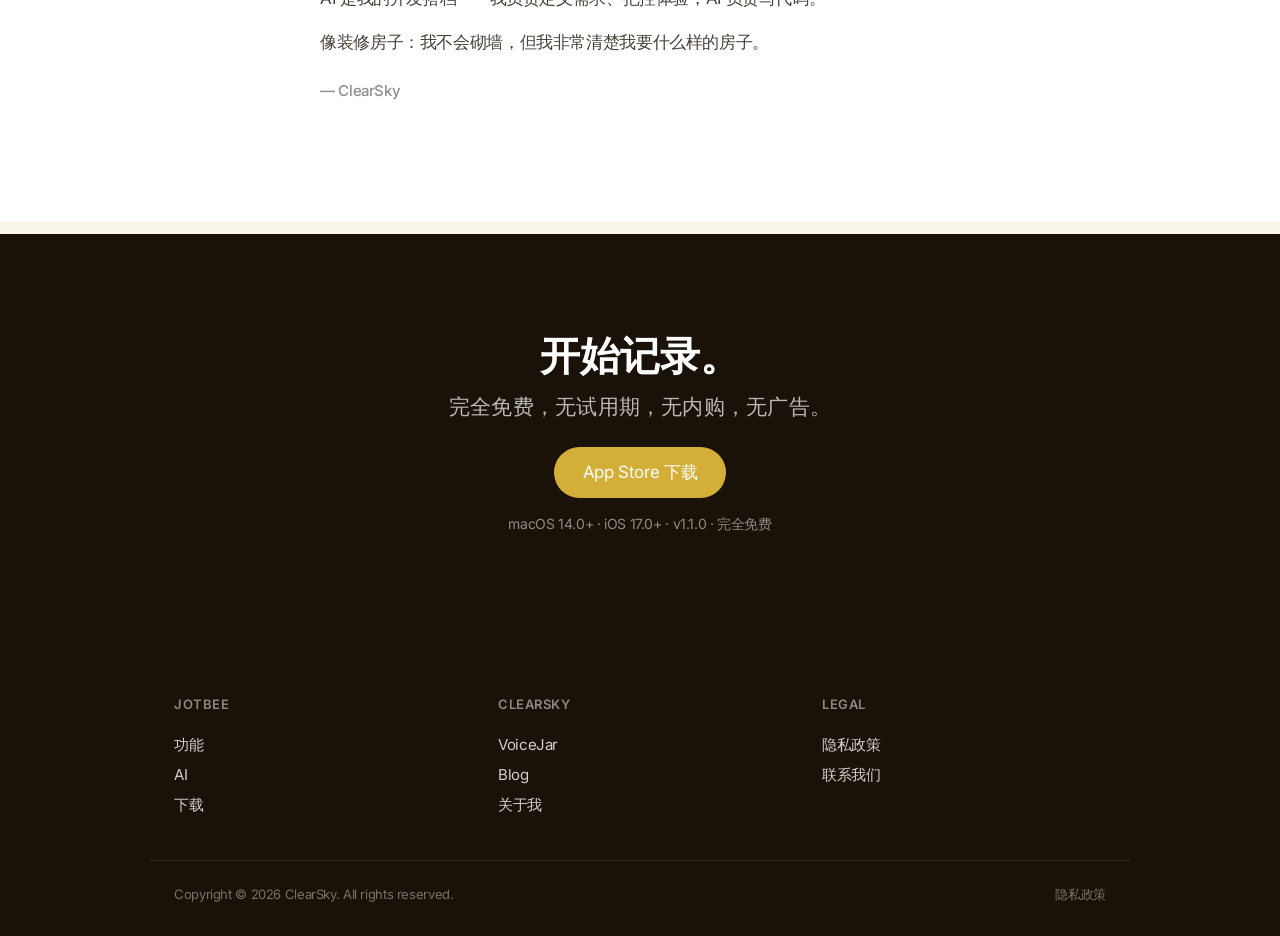
==== commit 1d46aad9: "v1.1.0 视觉升级：新应用图标 + What's New 卡片 - 图标 1024 源图同步到 icon.png / apple-touch-icon / favicon - favicon 从 " ====
--- a/index.html
+++ b/index.html
@@ -6,7 +6,7 @@
     <title>JotBee — 随手记录，酿造生活</title>
     <meta name="description" content="JotBee 是一款完全免费的日记 App。即开即写，数据本地存储，支持宝宝成长记录和 AI 辅助写作。macOS + iOS 双平台原生体验。">
     <meta name="keywords" content="JotBee,日记app,免费日记,宝宝成长记录,AI写作,本地存储,隐私日记,macOS日记,iOS日记">
-    <link rel="icon" href="/favicon.svg" type="image/svg+xml">
+    <link rel="icon" href="/favicon.png" type="image/png">
     <link rel="apple-touch-icon" href="/apple-touch-icon.png">
     <meta name="theme-color" content="#1A1208">
     <link rel="canonical" href="https://jotbee.app/">
@@ -63,6 +63,19 @@
         </div>
     </div>
 
+    <!-- What's New — Light -->
+    <div id="whats-new" class="section section-light fade-in">
+        <div class="section-inner">
+            <span class="section-icon">✨</span>
+            <h2 class="headline-section">v1.1.0 · 2026-04-24</h2>
+            <div style="max-width: 560px; margin: 32px auto 0; text-align: left; line-height: 1.9;">
+                <p style="margin: 10px 0;">🎨 全新应用图标，视觉更成熟</p>
+                <p style="margin: 10px 0;">☁️ 照片支持 iCloud 同步，跨设备无缝流动</p>
+                <p style="margin: 10px 0;">📱 iOS 已上线 App Store，macOS 审核中</p>
+            </div>
+        </div>
+    </div>
+
     <!-- Instant — White -->
     <div id="features" class="section section-white fade-in">
         <div class="section-inner">
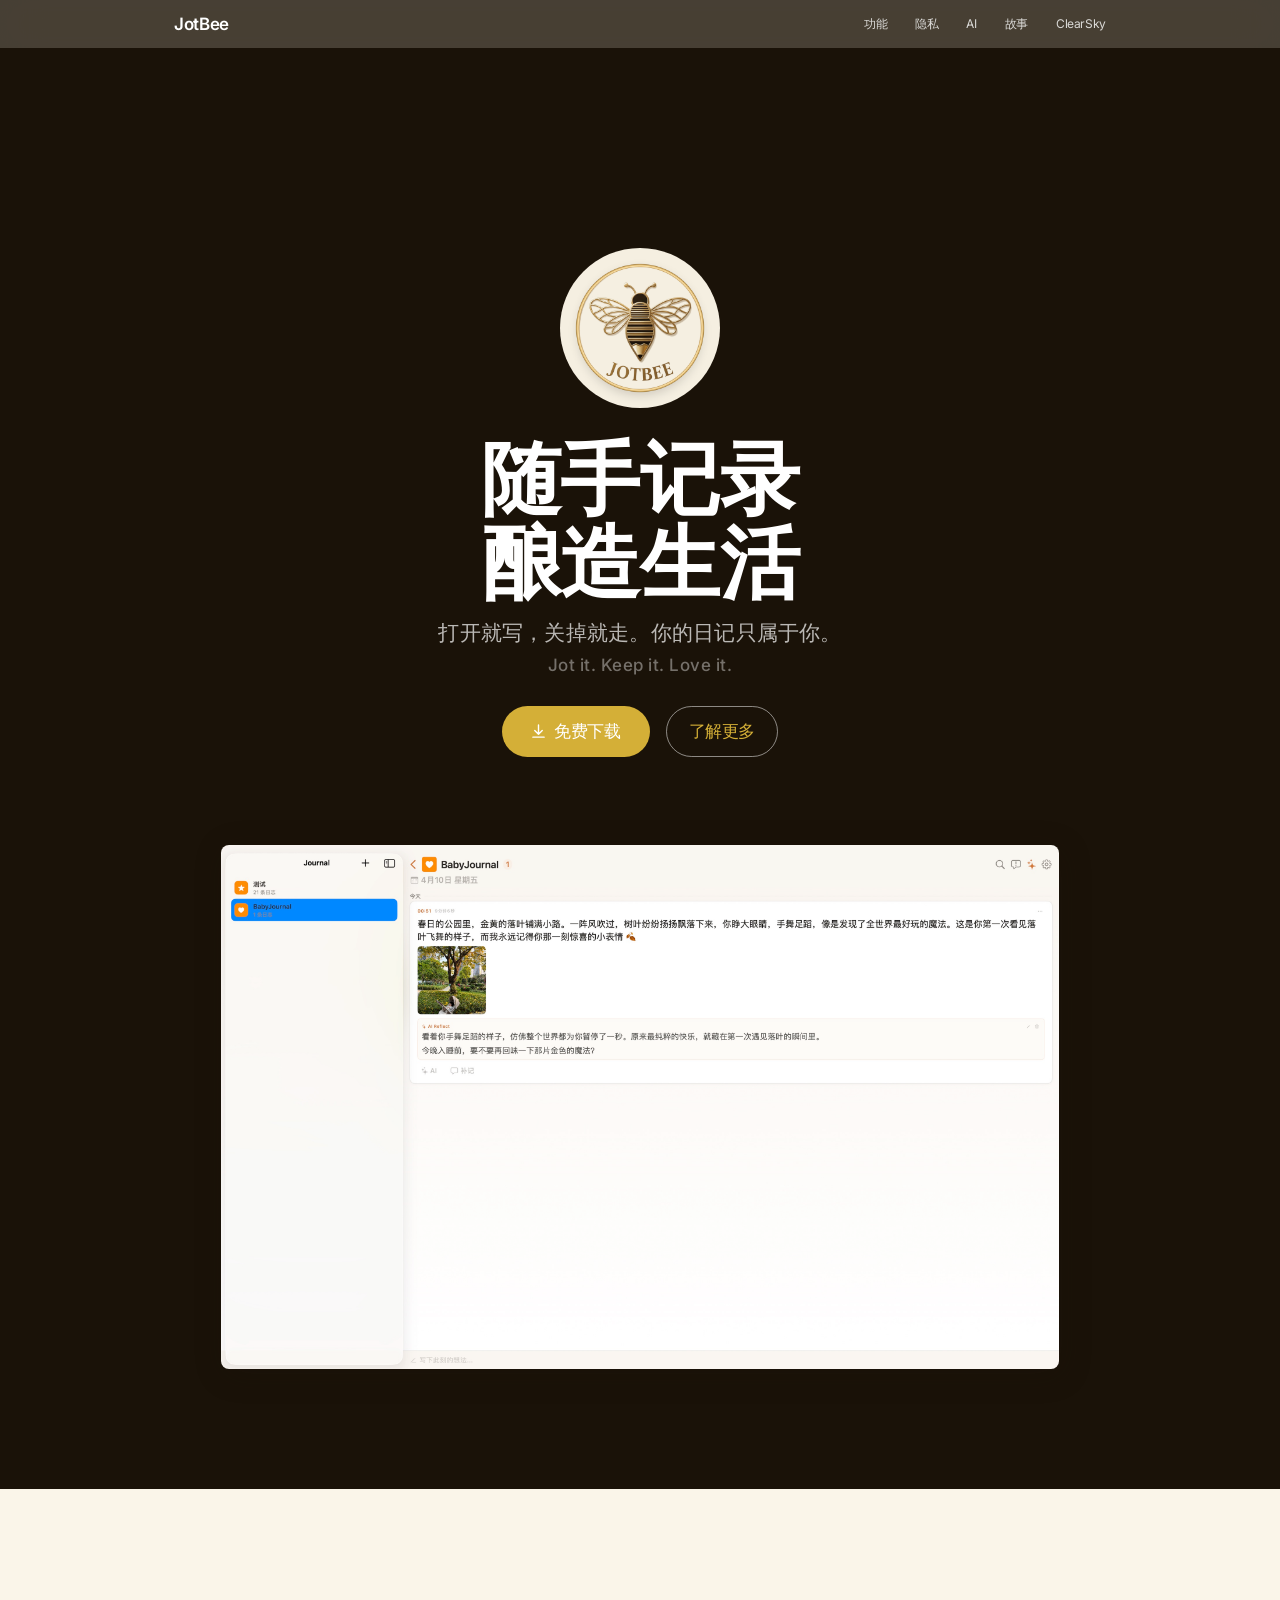
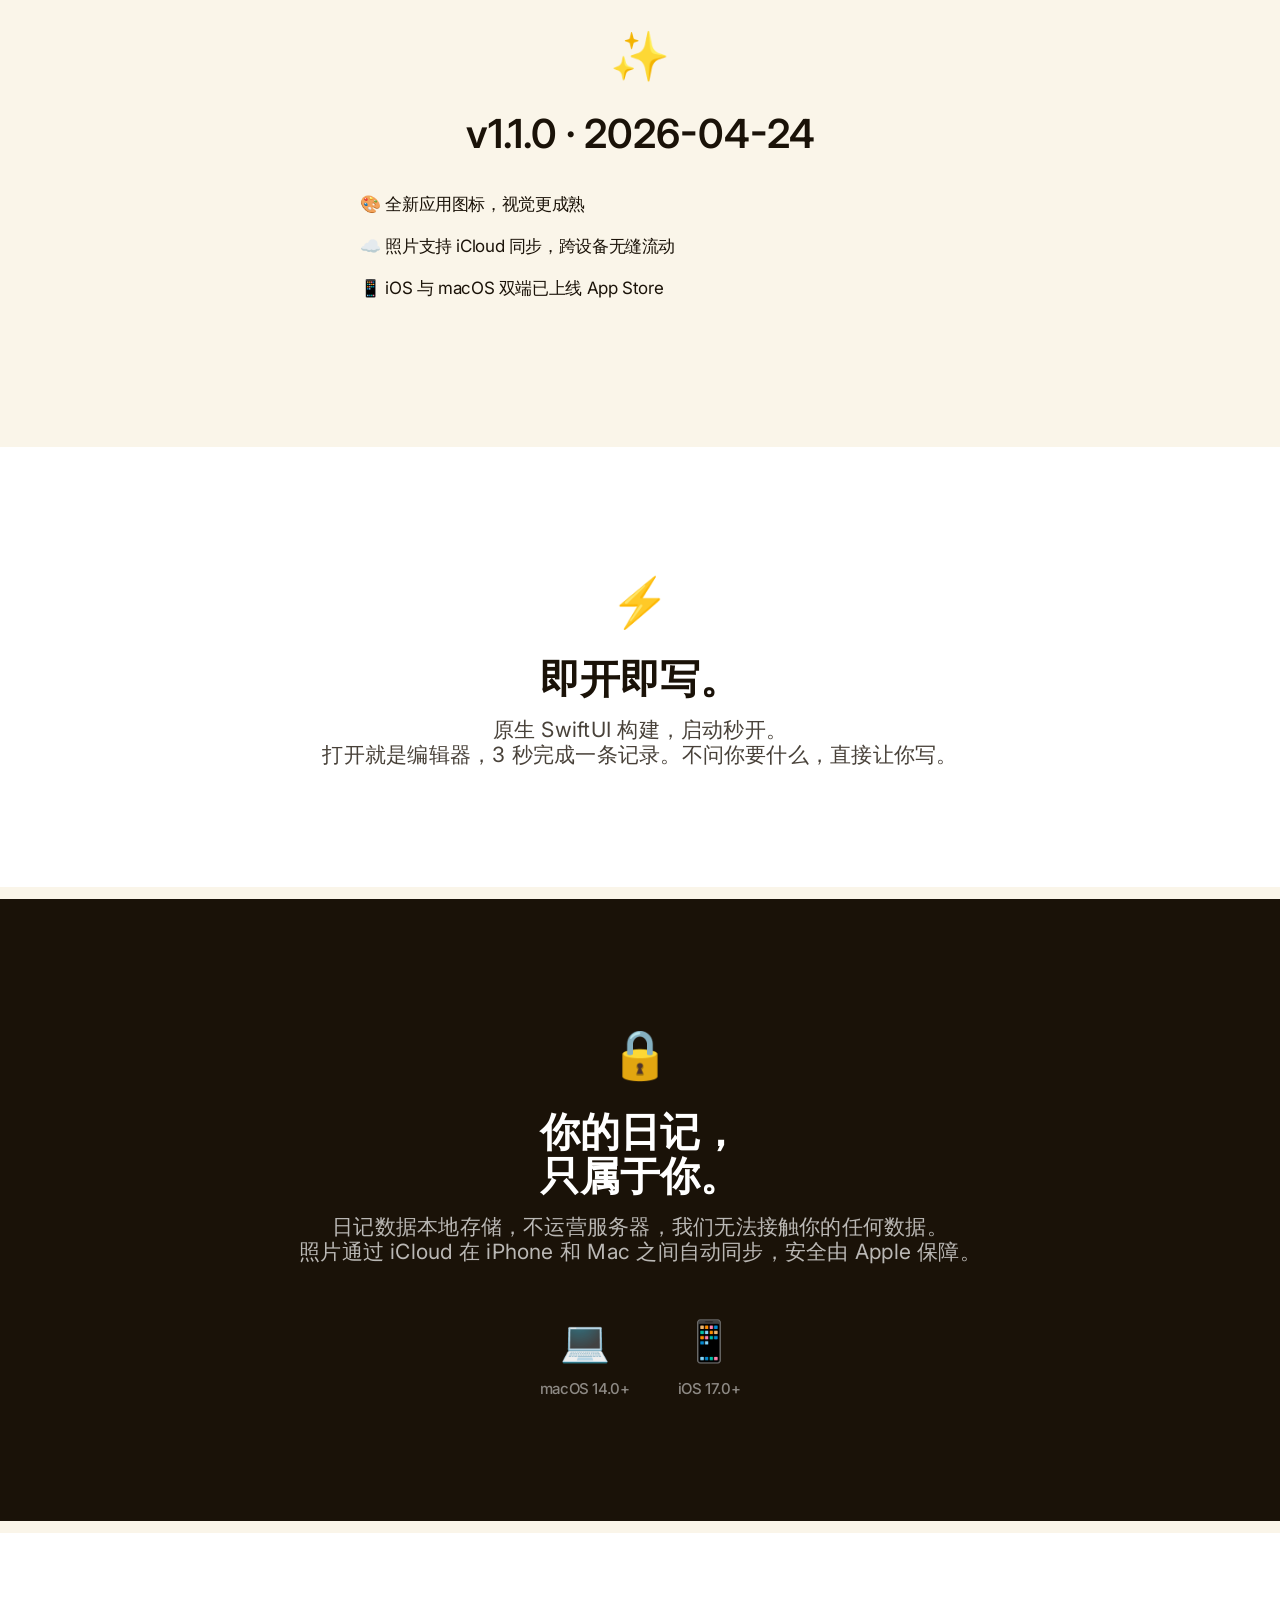
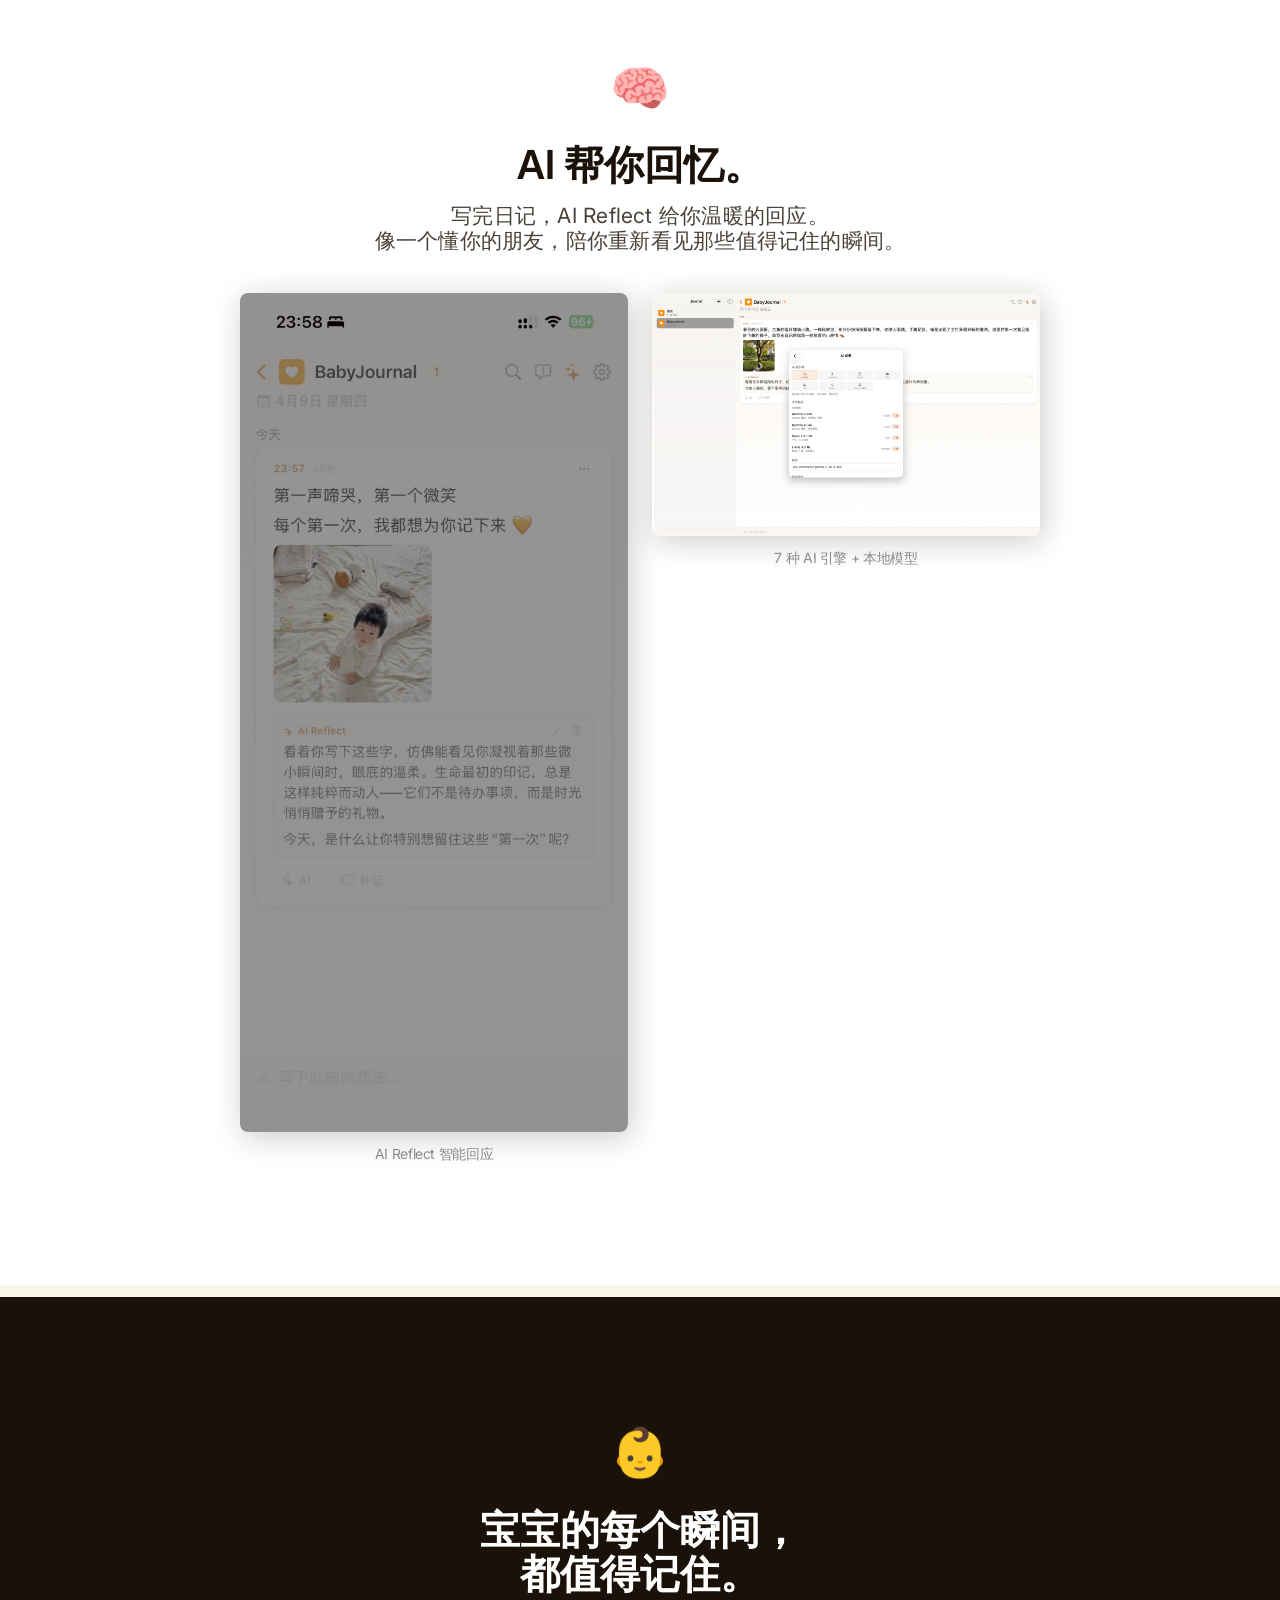
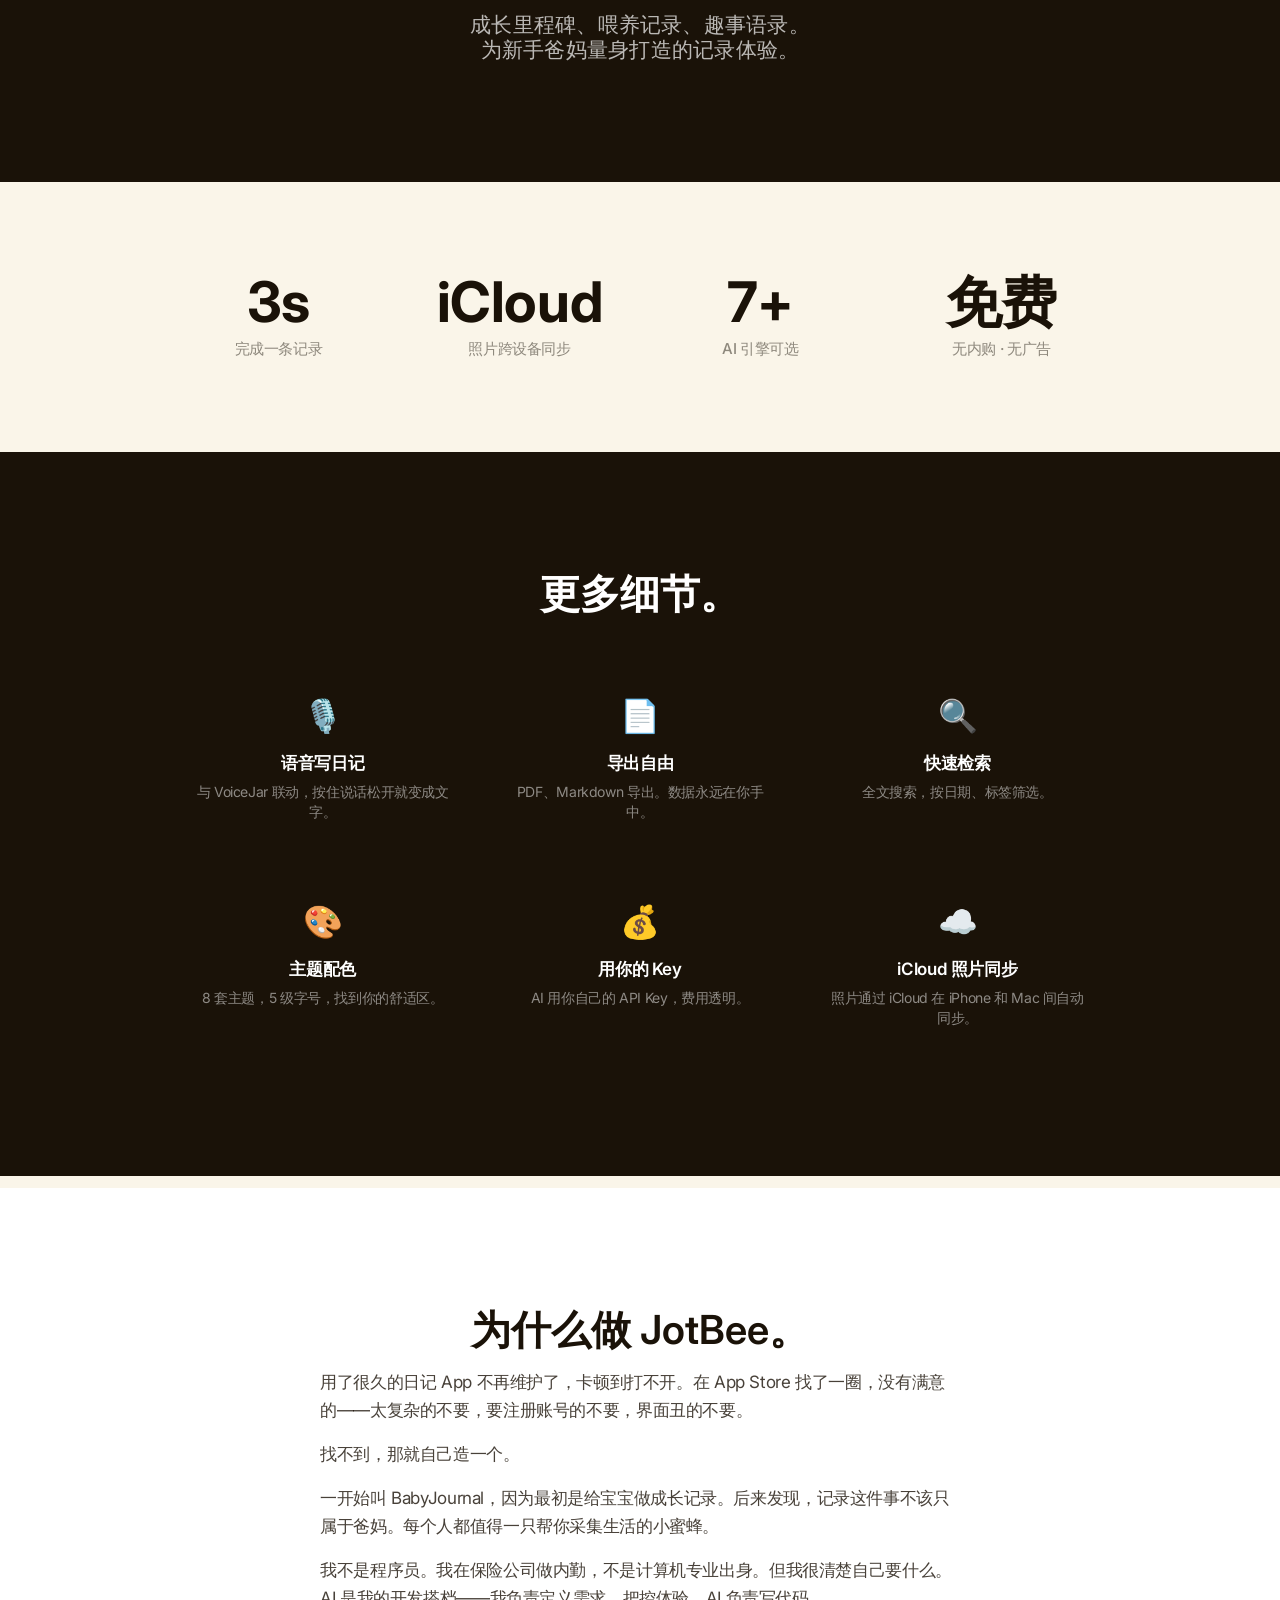
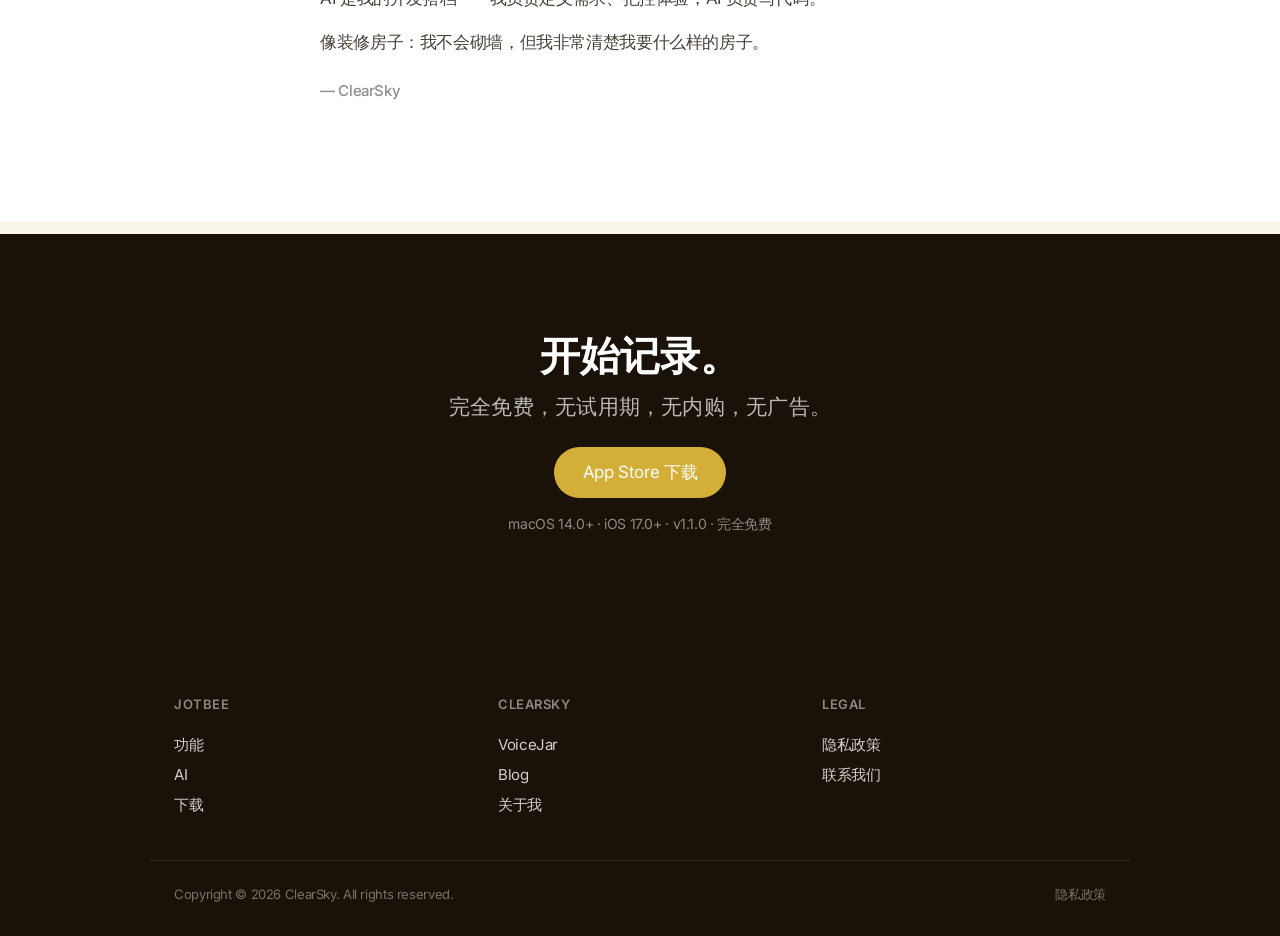
==== commit b13399f8: "What's New 同步：JotBee macOS 已上线 App Store Co-Authored-By: Claude Opus 4.7 (1M context) <noreply@anthr" ====
--- a/index.html
+++ b/index.html
@@ -71,7 +71,7 @@
             <div style="max-width: 560px; margin: 32px auto 0; text-align: left; line-height: 1.9;">
                 <p style="margin: 10px 0;">🎨 全新应用图标，视觉更成熟</p>
                 <p style="margin: 10px 0;">☁️ 照片支持 iCloud 同步，跨设备无缝流动</p>
-                <p style="margin: 10px 0;">📱 iOS 已上线 App Store，macOS 审核中</p>
+                <p style="margin: 10px 0;">📱 iOS 与 macOS 双端已上线 App Store</p>
             </div>
         </div>
     </div>
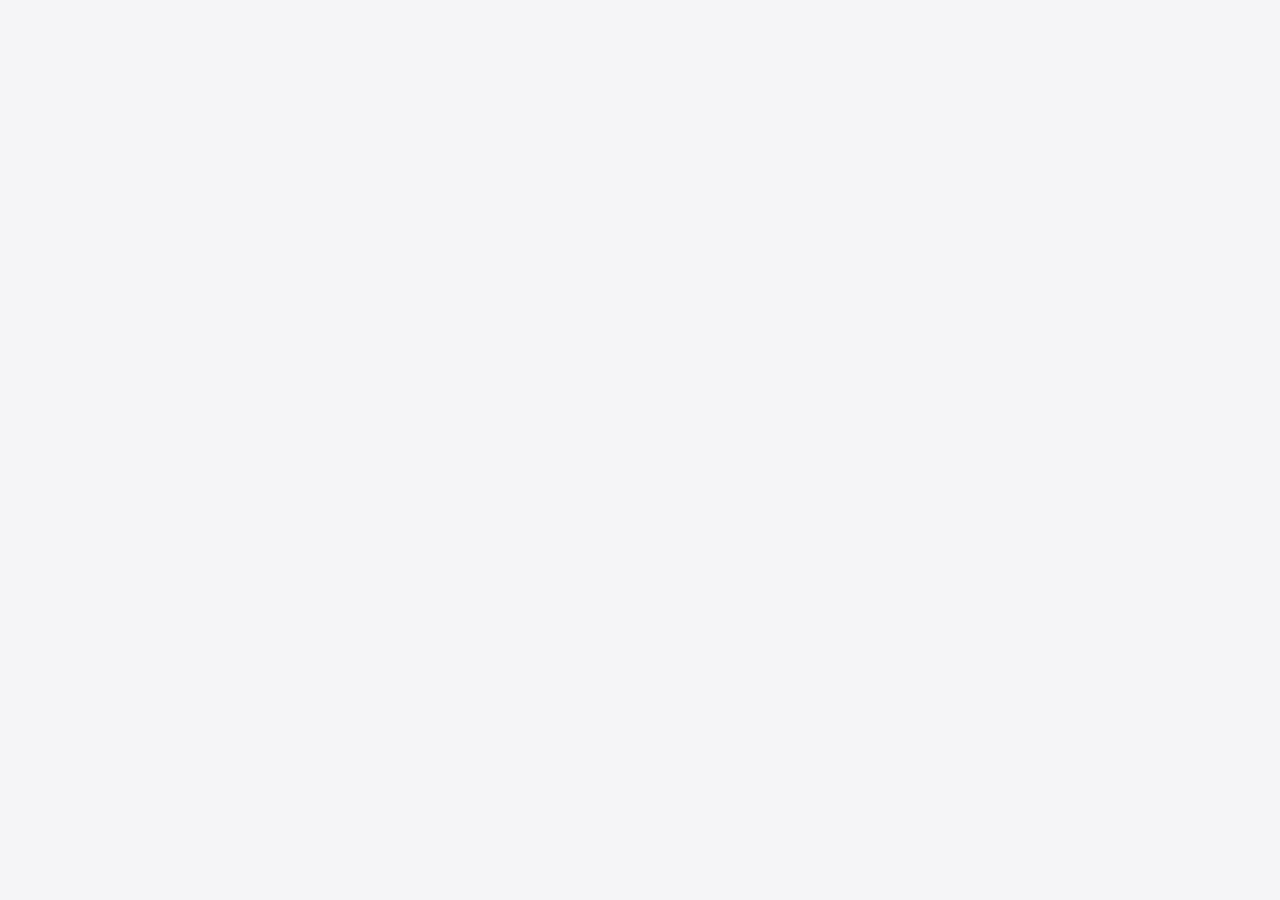
==== commit 2a47644b: "chore: ClearSky 工作室静态站重做(dist 2026-05-04 11:09) 整站重做:废弃旧 index/截图/style.css/privacy 多文件结构, 切换为 JotBe" ====
--- a/index.html
+++ b/index.html
@@ -4,261 +4,14 @@
     <meta charset="UTF-8">
     <meta name="viewport" content="width=device-width, initial-scale=1.0">
     <title>JotBee — 随手记录，酿造生活</title>
-    <meta name="description" content="JotBee 是一款完全免费的日记 App。即开即写，数据本地存储，支持宝宝成长记录和 AI 辅助写作。macOS + iOS 双平台原生体验。">
-    <meta name="keywords" content="JotBee,日记app,免费日记,宝宝成长记录,AI写作,本地存储,隐私日记,macOS日记,iOS日记">
-    <link rel="icon" href="/favicon.png" type="image/png">
-    <link rel="apple-touch-icon" href="/apple-touch-icon.png">
-    <meta name="theme-color" content="#1A1208">
-    <link rel="canonical" href="https://jotbee.app/">
-    <meta property="og:title" content="JotBee — 随手记录，酿造生活">
-    <meta property="og:description" content="完全免费的日记 App。即开即写，数据本地存储，AI 辅助写作。macOS + iOS 原生体验。">
-    <meta property="og:type" content="website">
-    <meta property="og:url" content="https://jotbee.app/">
-    <meta property="og:image" content="https://jotbee.app/og-image.png">
-    <meta property="og:site_name" content="JotBee">
-    <meta property="og:locale" content="zh_CN">
-    <meta name="twitter:card" content="summary_large_image">
-    <meta name="twitter:title" content="JotBee — 随手记录，酿造生活">
-    <meta name="twitter:description" content="完全免费的日记 App。即开即写，数据本地存储，AI 辅助写作。">
-    <meta name="twitter:image" content="https://jotbee.app/og-image.png">
-    <link rel="stylesheet" href="style.css">
+    <meta name="description" content="JotBee 是一款 iOS 与 macOS 双端日记 App。即开即写，iCloud 照片同步，AI Reflect 智能回应。完全免费，无内购无广告。">
+    <link rel="stylesheet" href="styles.css">
+    <script crossorigin src="https://unpkg.com/react@18.3.1/umd/react.production.min.js"></script>
+    <script crossorigin src="https://unpkg.com/react-dom@18.3.1/umd/react-dom.production.min.js"></script>
 </head>
 <body>
-
     <a href="#main" class="skip-nav">跳到主要内容</a>
-
-    <div class="nav"><div class="nav-inner">
-        <a href="./" class="nav-logo">JotBee</a>
-        <button class="nav-toggle" aria-label="Menu"><span></span><span></span><span></span></button>
-        <div class="nav-links">
-            <a href="#features">功能</a>
-            <a href="#privacy">隐私</a>
-            <a href="#ai">AI</a>
-            <a href="#story">故事</a>
-            <a href="https://tangzhihong.com/" target="_blank">ClearSky</a>
-        </div>
-    </div></div>
-
-    <main id="main">
-
-    <!-- Hero — Dark -->
-    <div class="section section-dark">
-        <div class="section-inner">
-            <div class="hero">
-                <img src="icon.png" alt="JotBee" class="app-icon-hero">
-                <h1 class="headline-hero">随手记录<br>酿造生活</h1>
-                <p class="subtitle">打开就写，关掉就走。你的日记只属于你。</p>
-                <p class="hero-tagline-en">Jot it. Keep it. Love it.</p>
-                <div class="cta-group">
-                    <a href="#download" class="btn-primary">
-                        <svg viewBox="0 0 16 16" fill="none" width="15" height="15"><path d="M8 1v10M4 7l4 4 4-4M2 14h12" stroke="currentColor" stroke-width="1.5" stroke-linecap="round" stroke-linejoin="round"/></svg>
-                        免费下载
-                    </a>
-                    <a href="#features" class="btn-pill">了解更多</a>
-                </div>
-            </div>
-            <div class="screenshot-showcase">
-                <img src="screenshot-mac.jpg" alt="JotBee macOS 编辑界面" loading="lazy">
-            </div>
-        </div>
-    </div>
-
-    <!-- What's New — Light -->
-    <div id="whats-new" class="section section-light fade-in">
-        <div class="section-inner">
-            <span class="section-icon">✨</span>
-            <h2 class="headline-section">v1.1.0 · 2026-04-24</h2>
-            <div style="max-width: 560px; margin: 32px auto 0; text-align: left; line-height: 1.9;">
-                <p style="margin: 10px 0;">🎨 全新应用图标，视觉更成熟</p>
-                <p style="margin: 10px 0;">☁️ 照片支持 iCloud 同步，跨设备无缝流动</p>
-                <p style="margin: 10px 0;">📱 iOS 与 macOS 双端已上线 App Store</p>
-            </div>
-        </div>
-    </div>
-
-    <!-- Instant — White -->
-    <div id="features" class="section section-white fade-in">
-        <div class="section-inner">
-            <span class="section-icon">⚡</span>
-            <h2 class="headline-section">即开即写。</h2>
-            <p class="subtitle">原生 SwiftUI 构建，启动秒开。<br>打开就是编辑器，3 秒完成一条记录。不问你要什么，直接让你写。</p>
-        </div>
-    </div>
-
-    <!-- Privacy — Dark -->
-    <div id="privacy" class="section section-dark fade-in">
-        <div class="section-inner">
-            <span class="section-icon">🔒</span>
-            <h2 class="headline-section">你的日记，<br>只属于你。</h2>
-            <p class="subtitle">日记数据本地存储，不运营服务器，我们无法接触你的任何数据。<br>照片通过 iCloud 在 iPhone 和 Mac 之间自动同步，安全由 Apple 保障。</p>
-            <div class="platforms" style="margin-top: 48px">
-                <div class="platform-item">
-                    <div class="platform-icon">💻</div>
-                    <div class="platform-name">macOS 14.0+</div>
-                </div>
-                <div class="platform-item">
-                    <div class="platform-icon">📱</div>
-                    <div class="platform-name">iOS 17.0+</div>
-                </div>
-            </div>
-        </div>
-    </div>
-
-    <!-- AI — White -->
-    <div id="ai" class="section section-white fade-in">
-        <div class="section-inner">
-            <span class="section-icon">🧠</span>
-            <h2 class="headline-section">AI 帮你回忆。</h2>
-            <p class="subtitle">写完日记，AI Reflect 给你温暖的回应。<br>像一个懂你的朋友，陪你重新看见那些值得记住的瞬间。</p>
-            <div class="screenshot-grid">
-                <div style="text-align:center">
-                    <img src="screenshot-ios.jpg" alt="JotBee iOS AI Reflect" loading="lazy">
-                    <p class="screenshot-caption">AI Reflect 智能回应</p>
-                </div>
-                <div style="text-align:center">
-                    <img src="screenshot-ai.jpg" alt="JotBee AI 引擎配置" loading="lazy">
-                    <p class="screenshot-caption">7 种 AI 引擎 + 本地模型</p>
-                </div>
-            </div>
-        </div>
-    </div>
-
-    <!-- Baby — Dark -->
-    <div class="section section-dark fade-in">
-        <div class="section-inner">
-            <span class="section-icon">👶</span>
-            <h2 class="headline-section">宝宝的每个瞬间，<br>都值得记住。</h2>
-            <p class="subtitle">成长里程碑、喂养记录、趣事语录。<br>为新手爸妈量身打造的记录体验。</p>
-        </div>
-    </div>
-
-    <!-- Numbers — Light -->
-    <div class="section section-light" style="padding: 80px 0">
-        <div class="section-inner">
-            <div class="selling-points">
-                <div class="sp-item">
-                    <div class="sp-number">3s</div>
-                    <div class="sp-label">完成一条记录</div>
-                </div>
-                <div class="sp-item">
-                    <div class="sp-number">iCloud</div>
-                    <div class="sp-label">照片跨设备同步</div>
-                </div>
-                <div class="sp-item">
-                    <div class="sp-number">7+</div>
-                    <div class="sp-label">AI 引擎可选</div>
-                </div>
-                <div class="sp-item">
-                    <div class="sp-number">免费</div>
-                    <div class="sp-label">无内购 · 无广告</div>
-                </div>
-            </div>
-        </div>
-    </div>
-
-    <!-- More Features — Dark -->
-    <div class="section section-dark fade-in">
-        <div class="section-inner">
-            <h2 class="headline-section">更多细节。</h2>
-            <div class="features-grid">
-                <div class="feature-item">
-                    <div class="feature-icon">🎙️</div>
-                    <div class="feature-title">语音写日记</div>
-                    <div class="feature-desc">与 VoiceJar 联动，按住说话松开就变成文字。</div>
-                </div>
-                <div class="feature-item">
-                    <div class="feature-icon">📄</div>
-                    <div class="feature-title">导出自由</div>
-                    <div class="feature-desc">PDF、Markdown 导出。数据永远在你手中。</div>
-                </div>
-                <div class="feature-item">
-                    <div class="feature-icon">🔍</div>
-                    <div class="feature-title">快速检索</div>
-                    <div class="feature-desc">全文搜索，按日期、标签筛选。</div>
-                </div>
-                <div class="feature-item">
-                    <div class="feature-icon">🎨</div>
-                    <div class="feature-title">主题配色</div>
-                    <div class="feature-desc">8 套主题，5 级字号，找到你的舒适区。</div>
-                </div>
-                <div class="feature-item">
-                    <div class="feature-icon">💰</div>
-                    <div class="feature-title">用你的 Key</div>
-                    <div class="feature-desc">AI 用你自己的 API Key，费用透明。</div>
-                </div>
-                <div class="feature-item">
-                    <div class="feature-icon">☁️</div>
-                    <div class="feature-title">iCloud 照片同步</div>
-                    <div class="feature-desc">照片通过 iCloud 在 iPhone 和 Mac 间自动同步。</div>
-                </div>
-            </div>
-        </div>
-    </div>
-
-    <!-- Story — White -->
-    <div id="story" class="section section-white fade-in">
-        <div class="section-inner">
-            <h2 class="headline-section">为什么做 JotBee。</h2>
-            <div class="story-block">
-                <p>用了很久的日记 App 不再维护了，卡顿到打不开。在 App Store 找了一圈，没有满意的——太复杂的不要，要注册账号的不要，界面丑的不要。</p>
-                <p>找不到，那就自己造一个。</p>
-                <p>一开始叫 BabyJournal，因为最初是给宝宝做成长记录。后来发现，记录这件事不该只属于爸妈。每个人都值得一只帮你采集生活的小蜜蜂。</p>
-                <p>我不是程序员。我在保险公司做内勤，不是计算机专业出身。但我很清楚自己要什么。AI 是我的开发搭档——我负责定义需求、把控体验，AI 负责写代码。</p>
-                <p>像装修房子：我不会砌墙，但我非常清楚我要什么样的房子。</p>
-                <div class="story-signature">— ClearSky</div>
-            </div>
-        </div>
-    </div>
-
-    <!-- CTA — Dark -->
-    <div id="download" class="section section-dark" style="padding: 100px 0">
-        <div class="section-inner" style="text-align: center">
-            <h2 class="headline-section">开始记录。</h2>
-            <p class="subtitle">完全免费，无试用期，无内购，无广告。</p>
-            <div class="cta-group" style="margin-top: 28px">
-                <a href="https://apps.apple.com/app/jotbee/id6761894417" class="btn-primary">App Store 下载</a>
-            </div>
-            <p class="meta">macOS 14.0+ · iOS 17.0+ · v1.1.0 · 完全免费</p>
-        </div>
-    </div>
-
-    </main>
-
-    <!-- Footer -->
-    <div class="footer">
-        <div class="footer-inner">
-            <div class="footer-col">
-                <h4>JotBee</h4>
-                <a href="#features">功能</a>
-                <a href="#ai">AI</a>
-                <a href="#download">下载</a>
-            </div>
-            <div class="footer-col">
-                <h4>ClearSky</h4>
-                <a href="https://tangzhihong.com/voicejar/" target="_blank">VoiceJar</a>
-                <a href="https://tangzhihong.com/blog/" target="_blank">Blog</a>
-                <a href="https://tangzhihong.com/" target="_blank">关于我</a>
-            </div>
-            <div class="footer-col">
-                <h4>Legal</h4>
-                <a href="privacy.html">隐私政策</a>
-                <a href="mailto:hi@jotbee.app">联系我们</a>
-            </div>
-        </div>
-        <div class="footer-legal">
-            <span>Copyright &copy; 2026 ClearSky. All rights reserved.</span>
-            <a href="privacy.html">隐私政策</a>
-        </div>
-    </div>
-
-    <script>
-    const obs = new IntersectionObserver((entries) => {
-        entries.forEach(e => { if (e.isIntersecting) { e.target.classList.add('visible'); obs.unobserve(e.target) } })
-    }, { threshold: 0.15 });
-    document.querySelectorAll('.fade-in').forEach(el => obs.observe(el));
-    const toggle = document.querySelector('.nav-toggle');
-    const links = document.querySelector('.nav-links');
-    if (toggle) toggle.addEventListener('click', () => { toggle.classList.toggle('open'); links.classList.toggle('open') });
-    </script>
+    <div id="root"></div>
+    <script src="jotbee.js" defer></script>
 </body>
 </html>
--- a/styles.css
+++ b/styles.css
@@ -0,0 +1,1591 @@
+/* ===== ClearSky — Apple-inspired System (v2) ===== */
+
+@import url('https://fonts.googleapis.com/css2?family=Noto+Sans+SC:wght@300;400;500;600;700&display=swap');
+
+*, *::before, *::after { margin: 0; padding: 0; box-sizing: border-box }
+
+:root {
+    /* Surfaces (defaults — overridden by theme classes) */
+    --bg-page: #f5f5f7;
+    --bg-dark: #000000;
+    --bg-white: #ffffff;
+    --bg-light: #f5f5f7;
+    --bg-card: #ffffff;
+    --bg-card-dark: #1d1d1f;
+
+    --text-primary: #1d1d1f;
+    --text-secondary: rgba(0, 0, 0, 0.72);
+    --text-tertiary: rgba(0, 0, 0, 0.48);
+
+    --accent: #0071e3;
+    --accent-hover: #0077ed;
+    --accent-soft: rgba(0, 113, 227, 0.08);
+    --link-light: #0066cc;
+    --link-dark: #2997ff;
+
+    --border-light: rgba(0, 0, 0, 0.08);
+    --border-dark: rgba(255, 255, 255, 0.12);
+
+    --font-display: 'SF Pro Display', -apple-system, BlinkMacSystemFont,
+        'PingFang SC', 'Noto Sans SC', 'Source Han Sans CN',
+        'Microsoft YaHei', 'Helvetica Neue', sans-serif;
+    --font-text: 'SF Pro Text', -apple-system, BlinkMacSystemFont,
+        'PingFang SC', 'Noto Sans SC', 'Source Han Sans CN',
+        'Microsoft YaHei', 'Helvetica Neue', sans-serif;
+    --font-mono: 'SF Mono', ui-monospace, Menlo, monospace;
+
+    --max-width: 1040px;
+    --section-padding: 120px 0;
+    --radius-card: 18px;
+    --radius-tile: 22px;
+    --radius-pill: 980px;
+}
+
+/* ===== Theme: Warm (gold + cream) ===== */
+.theme-warm {
+    --bg-page: #f4efe6;
+    --bg-light: #f4efe6;
+    --bg-white: #faf6ef;
+    --bg-card: #faf6ef;
+    --accent: #a17434;
+    --accent-hover: #b88440;
+    --accent-soft: rgba(161, 116, 52, 0.10);
+    --link-light: #7d5722;
+    --link-dark: #d6a558;
+}
+
+/* ===== Theme: Mono (pure black/white) ===== */
+.theme-mono {
+    --accent: #1d1d1f;
+    --accent-hover: #000000;
+    --accent-soft: rgba(0, 0, 0, 0.06);
+    --link-light: #1d1d1f;
+    --link-dark: #ffffff;
+}
+
+html { scroll-behavior: smooth }
+
+body {
+    font-family: var(--font-text);
+    font-size: 17px;
+    line-height: 1.47;
+    letter-spacing: -0.01em;
+    color: var(--text-primary);
+    background: var(--bg-page);
+    -webkit-font-smoothing: antialiased;
+    -moz-osx-font-smoothing: grayscale;
+    text-wrap: pretty;
+}
+
+a { color: inherit; text-decoration: none }
+img { max-width: 100%; height: auto; display: block }
+button { font-family: inherit; cursor: pointer; border: none; background: none }
+
+/* ===== Skip link ===== */
+.skip-nav {
+    position: absolute; top: -100%; left: 16px; z-index: 200;
+    background: var(--accent); color: #fff;
+    padding: 8px 16px; border-radius: 0 0 8px 8px;
+    font-size: 14px; font-weight: 600;
+}
+.skip-nav:focus { top: 0 }
+
+/* ===== Top Nav ===== */
+.nav {
+    position: sticky; top: 0; z-index: 100;
+    background: rgba(0, 0, 0, 0.78);
+    backdrop-filter: saturate(180%) blur(20px);
+    -webkit-backdrop-filter: saturate(180%) blur(20px);
+    height: 48px;
+}
+.theme-warm .nav { background: rgba(40, 26, 14, 0.82) }
+.nav-inner {
+    max-width: var(--max-width);
+    margin: 0 auto; padding: 0 24px;
+    height: 48px;
+    display: flex; align-items: center; justify-content: space-between;
+}
+.nav-logo {
+    font-family: var(--font-display);
+    font-size: 17px; font-weight: 600;
+    color: #fff; letter-spacing: -0.01em;
+    display: inline-flex; align-items: center; gap: 8px;
+}
+.nav-logo-mark {
+    width: 16px; height: 16px;
+    border-radius: 4px;
+    background: linear-gradient(135deg, #fff 0%, #d4d4d6 100%);
+    display: inline-block;
+}
+.theme-warm .nav-logo-mark {
+    background: linear-gradient(135deg, #e6c98a 0%, #a17434 100%);
+}
+.nav-links { display: flex; gap: 28px }
+.nav-links a {
+    font-size: 12px; font-weight: 400;
+    color: rgba(255, 255, 255, 0.78);
+    transition: color .2s;
+}
+.nav-links a:hover { color: #fff }
+
+/* ===== Sections ===== */
+.section { padding: var(--section-padding); position: relative }
+.section-inner {
+    max-width: var(--max-width);
+    margin: 0 auto; padding: 0 24px;
+}
+.section-dark { background: var(--bg-dark); color: #fff }
+.section-light { background: var(--bg-light); color: var(--text-primary) }
+.section-white { background: var(--bg-white); color: var(--text-primary) }
+.section + .section { border-top: 0 }
+
+.theme-warm .section-dark { background: #1a120a }
+
+/* ===== Typography ===== */
+.eyebrow {
+    font-family: var(--font-display);
+    font-size: 13px; font-weight: 500;
+    text-transform: uppercase;
+    letter-spacing: 0.12em;
+    color: var(--accent);
+    margin-bottom: 16px;
+}
+.section-dark .eyebrow { color: var(--link-dark) }
+.theme-mono .section-dark .eyebrow { color: rgba(255,255,255,.7) }
+
+.headline-hero {
+    font-family: var(--font-display);
+    font-size: clamp(40px, 6vw, 76px);
+    font-weight: 600;
+    line-height: 1.04;
+    letter-spacing: -0.025em;
+}
+.headline-section {
+    font-family: var(--font-display);
+    font-size: clamp(28px, 4vw, 44px);
+    font-weight: 600;
+    line-height: 1.08;
+    letter-spacing: -0.015em;
+}
+.headline-tile {
+    font-family: var(--font-display);
+    font-size: 24px; font-weight: 600;
+    line-height: 1.16; letter-spacing: -0.01em;
+}
+.subtitle {
+    font-family: var(--font-display);
+    font-size: clamp(17px, 1.6vw, 21px);
+    font-weight: 400;
+    line-height: 1.4;
+    letter-spacing: 0;
+    margin-top: 16px;
+    color: var(--text-secondary);
+    max-width: 640px;
+}
+.section-dark .subtitle { color: rgba(255, 255, 255, 0.72) }
+.section-inner.center { text-align: center }
+.section-inner.center .subtitle { margin-left: auto; margin-right: auto }
+
+/* ===== Buttons ===== */
+.btn {
+    display: inline-flex; align-items: center; gap: 8px;
+    font-family: var(--font-text);
+    font-size: 15px; font-weight: 500;
+    padding: 11px 24px;
+    border-radius: var(--radius-pill);
+    transition: all .2s ease;
+    border: 1px solid transparent;
+}
+.btn-primary { background: var(--accent); color: #fff }
+.btn-primary:hover { background: var(--accent-hover); transform: translateY(-1px) }
+.btn-ghost {
+    border-color: rgba(0,0,0,.18);
+    color: var(--text-primary);
+}
+.btn-ghost:hover { background: rgba(0,0,0,.04) }
+.section-dark .btn-ghost {
+    border-color: rgba(255,255,255,.28);
+    color: #fff;
+}
+.section-dark .btn-ghost:hover { background: rgba(255,255,255,.08) }
+.theme-mono .btn-primary { background: #1d1d1f; color: #fff }
+.theme-mono .section-dark .btn-primary { background: #fff; color: #000 }
+
+.link-arrow {
+    display: inline-flex; align-items: center; gap: 4px;
+    color: var(--accent);
+    font-size: 15px; font-weight: 500;
+    transition: gap .2s;
+}
+.link-arrow:hover { gap: 8px }
+.section-dark .link-arrow { color: var(--link-dark) }
+.theme-mono .section-dark .link-arrow { color: #fff }
+
+/* ===== Hero ===== */
+.hero {
+    padding: 80px 0 40px;
+    display: grid;
+    grid-template-columns: 1.05fr 1fr;
+    gap: 64px;
+    align-items: center;
+}
+.hero-text .headline-hero { margin-bottom: 0 }
+.hero-meta {
+    margin-top: 32px;
+    display: flex; gap: 16px; flex-wrap: wrap;
+    align-items: center;
+}
+.hero-stat {
+    display: inline-flex; align-items: center; gap: 8px;
+    font-size: 13px;
+    color: rgba(255,255,255,.6);
+}
+.hero-stat-dot {
+    width: 6px; height: 6px;
+    border-radius: 50%;
+    background: #34c759;
+    box-shadow: 0 0 0 4px rgba(52, 199, 89, 0.18);
+}
+
+/* Hero mockup composition */
+.hero-stage {
+    position: relative;
+    aspect-ratio: 4 / 5;
+    width: 100%;
+    max-width: 460px;
+    margin: 0 auto;
+}
+.mock {
+    position: absolute;
+    border-radius: 14px;
+    overflow: hidden;
+    box-shadow:
+        0 1px 1px rgba(0,0,0,.04),
+        0 12px 28px rgba(0,0,0,.18),
+        0 32px 80px rgba(0,0,0,.28);
+}
+
+/* JotBee editor mock — back left */
+.mock-jotbee {
+    width: 78%;
+    top: 6%;
+    left: 0;
+    background: #faf6ef;
+    transform: rotate(-3deg);
+    border: 1px solid rgba(0,0,0,.06);
+}
+.theme-mono .mock-jotbee { background: #fff }
+.mock-jotbee-bar {
+    height: 30px;
+    background: linear-gradient(180deg, #f0ebe1 0%, #e8e2d4 100%);
+    display: flex; align-items: center; padding: 0 12px; gap: 6px;
+    border-bottom: 1px solid rgba(0,0,0,.05);
+}
+.mock-jotbee-bar i {
+    width: 10px; height: 10px; border-radius: 50%;
+    background: rgba(0,0,0,.18);
+}
+.mock-jotbee-bar i:nth-child(1) { background: #ff5f57 }
+.mock-jotbee-bar i:nth-child(2) { background: #febc2e }
+.mock-jotbee-bar i:nth-child(3) { background: #28c840 }
+.mock-jotbee-body {
+    padding: 22px 24px 28px;
+    font-family: var(--font-display);
+    color: #2a241a;
+}
+.mock-jotbee-date {
+    font-size: 11px; color: #a89a82;
+    letter-spacing: 0.08em; text-transform: uppercase;
+    margin-bottom: 8px;
+}
+.mock-jotbee-title {
+    font-size: 17px; font-weight: 600;
+    margin-bottom: 12px; line-height: 1.3;
+}
+.mock-jotbee-line {
+    height: 7px; border-radius: 3px;
+    background: rgba(58, 44, 24, 0.14);
+    margin-bottom: 7px;
+}
+.mock-jotbee-line.short { width: 64% }
+.mock-jotbee-line.medium { width: 84% }
+.mock-jotbee-emoji {
+    margin-top: 14px;
+    display: flex; gap: 6px;
+    font-size: 13px;
+}
+.mock-jotbee-tag {
+    display: inline-block;
+    padding: 3px 9px;
+    border-radius: 100px;
+    background: rgba(161, 116, 52, .12);
+    color: #a17434;
+    font-size: 10px;
+    font-weight: 600;
+}
+
+/* VoiceBee floating panel — front right */
+.mock-voicebee {
+    width: 64%;
+    bottom: 4%;
+    right: 0;
+    background: rgba(28, 28, 30, 0.86);
+    backdrop-filter: blur(24px) saturate(160%);
+    -webkit-backdrop-filter: blur(24px) saturate(160%);
+    color: #fff;
+    padding: 18px 20px 16px;
+    transform: rotate(2.5deg);
+    border: 1px solid rgba(255,255,255,.08);
+}
+.mock-voicebee-text {
+    font-family: var(--font-display);
+    font-size: 14px;
+    line-height: 1.4;
+    letter-spacing: -0.005em;
+    color: rgba(255,255,255,.95);
+}
+.mock-voicebee-cursor {
+    display: inline-block;
+    width: 1px; height: 14px;
+    background: #fff;
+    margin-left: 1px;
+    vertical-align: -2px;
+    animation: blink 1s step-end infinite;
+}
+@keyframes blink { 50% { opacity: 0 } }
+.mock-voicebee-bottom {
+    margin-top: 14px;
+    display: flex; align-items: center; justify-content: space-between;
+    gap: 10px;
+    padding-top: 12px;
+    border-top: 1px solid rgba(255,255,255,.10);
+}
+.mock-voicebee-wave {
+    display: flex; align-items: center; gap: 3px;
+    height: 14px;
+}
+.mock-voicebee-wave span {
+    display: block;
+    width: 2px;
+    background: #ff453a;
+    border-radius: 2px;
+    animation: wave 1.2s ease-in-out infinite;
+}
+.mock-voicebee-wave span:nth-child(1) { height: 30%; animation-delay: -.4s }
+.mock-voicebee-wave span:nth-child(2) { height: 60%; animation-delay: -.2s }
+.mock-voicebee-wave span:nth-child(3) { height: 100%; animation-delay: 0s }
+.mock-voicebee-wave span:nth-child(4) { height: 70%; animation-delay: -.3s }
+.mock-voicebee-wave span:nth-child(5) { height: 45%; animation-delay: -.1s }
+.mock-voicebee-wave span:nth-child(6) { height: 80%; animation-delay: -.5s }
+@keyframes wave {
+    0%, 100% { transform: scaleY(.5) }
+    50% { transform: scaleY(1) }
+}
+.mock-voicebee-kbd {
+    font-family: var(--font-mono);
+    font-size: 10px;
+    color: rgba(255,255,255,.55);
+    padding: 3px 8px;
+    border: 1px solid rgba(255,255,255,.18);
+    border-radius: 5px;
+}
+
+@media (prefers-reduced-motion: reduce) {
+    .mock-voicebee-cursor, .mock-voicebee-wave span { animation: none }
+}
+
+/* Decorative ambient glow behind mockups */
+.hero-stage::before {
+    content: '';
+    position: absolute;
+    inset: -10% -5% -5% -5%;
+    background:
+        radial-gradient(40% 35% at 70% 30%, var(--accent-soft) 0%, transparent 60%),
+        radial-gradient(45% 40% at 30% 70%, var(--accent-soft) 0%, transparent 60%);
+    z-index: -1;
+    filter: blur(20px);
+}
+
+/* ===== Products grid ===== */
+.products-grid {
+    display: grid;
+    grid-template-columns: 1fr 1fr;
+    gap: 14px;
+    margin-top: 56px;
+}
+.product-tile {
+    display: flex; flex-direction: column;
+    padding: 40px 36px 36px;
+    background: var(--bg-card);
+    border-radius: var(--radius-card);
+    border: 1px solid var(--border-light);
+    transition: transform .35s ease, box-shadow .35s ease, border-color .35s ease;
+    position: relative;
+    overflow: hidden;
+    text-align: left;
+    color: var(--text-primary);
+    min-height: 360px;
+}
+.section-dark .product-tile {
+    background: var(--bg-card-dark);
+    border-color: var(--border-dark);
+    color: #fff;
+}
+.product-tile:hover {
+    transform: translateY(-3px);
+    box-shadow: 0 20px 50px rgba(0,0,0,.10);
+    border-color: rgba(0,0,0,.16);
+}
+.section-dark .product-tile:hover {
+    box-shadow: 0 20px 50px rgba(0,0,0,.5);
+    border-color: rgba(255,255,255,.22);
+}
+.product-tile-head {
+    display: flex; align-items: center; gap: 16px;
+    margin-bottom: 20px;
+}
+.product-tile-icon {
+    width: 64px; height: 64px;
+    background: #f3ecdc;
+    box-shadow: 0 6px 20px rgba(0,0,0,.10);
+    flex-shrink: 0;
+    object-fit: cover;
+    /* True iOS squircle (n=5 superellipse) */
+    -webkit-mask-image: url("assets/squircle.svg");
+    mask-image: url("assets/squircle.svg");
+    -webkit-mask-size: 100% 100%;
+    mask-size: 100% 100%;
+}
+.product-tile-meta { display: flex; flex-direction: column; gap: 2px }
+.product-tile h3 {
+    font-family: var(--font-display);
+    font-size: 26px; font-weight: 600;
+    letter-spacing: -0.015em;
+    line-height: 1.1;
+}
+.product-tile-platform {
+    font-size: 12px; color: var(--text-tertiary);
+    letter-spacing: 0.04em;
+}
+.section-dark .product-tile-platform { color: rgba(255,255,255,.5) }
+.product-tile-tagline {
+    font-family: var(--font-display);
+    font-size: 19px; font-weight: 500;
+    line-height: 1.32; letter-spacing: -0.01em;
+    margin-bottom: 12px;
+    max-width: 22ch;
+}
+.product-tile-desc {
+    font-size: 14px;
+    color: var(--text-secondary);
+    line-height: 1.55;
+    margin-bottom: 24px;
+}
+.section-dark .product-tile-desc { color: rgba(255,255,255,.65) }
+.product-tile-features {
+    display: flex; flex-wrap: wrap; gap: 6px;
+    margin-bottom: 24px;
+}
+.product-tile-features span {
+    font-size: 11px;
+    padding: 4px 10px;
+    border-radius: 100px;
+    background: rgba(0,0,0,.05);
+    color: var(--text-secondary);
+    font-weight: 500;
+}
+.section-dark .product-tile-features span {
+    background: rgba(255,255,255,.08);
+    color: rgba(255,255,255,.7);
+}
+.product-tile-cta {
+    margin-top: auto;
+    display: inline-flex; align-items: center; gap: 4px;
+    color: var(--accent);
+    font-size: 15px; font-weight: 500;
+    transition: gap .2s;
+}
+.product-tile:hover .product-tile-cta { gap: 8px }
+.section-dark .product-tile-cta { color: var(--link-dark) }
+.theme-mono .section-dark .product-tile-cta { color: #fff }
+
+/* ===== Updates / Timeline ===== */
+.updates-timeline {
+    margin-top: 56px;
+    display: grid;
+    gap: 20px;
+}
+.update-row {
+    display: grid;
+    grid-template-columns: 180px 1fr;
+    gap: 32px;
+    align-items: flex-start;
+    padding: 28px 0;
+    border-top: 1px solid var(--border-light);
+}
+.section-dark .update-row { border-top-color: var(--border-dark) }
+.update-row:last-child { border-bottom: 1px solid var(--border-light) }
+.section-dark .update-row:last-child { border-bottom-color: var(--border-dark) }
+.update-date {
+    font-family: var(--font-mono);
+    font-size: 13px;
+    color: var(--text-tertiary);
+    letter-spacing: 0;
+    padding-top: 4px;
+}
+.section-dark .update-date { color: rgba(255,255,255,.5) }
+.update-content h3 {
+    font-family: var(--font-display);
+    font-size: 22px; font-weight: 600;
+    letter-spacing: -0.01em;
+    margin-bottom: 4px;
+    display: flex; align-items: baseline; gap: 10px;
+    flex-wrap: wrap;
+}
+.update-version {
+    font-family: var(--font-mono);
+    font-size: 12px;
+    color: var(--accent);
+    background: var(--accent-soft);
+    padding: 2px 8px; border-radius: 4px;
+    font-weight: 500;
+}
+.section-dark .update-version { color: var(--link-dark); background: rgba(41, 151, 255, 0.14) }
+.theme-mono .section-dark .update-version { color: #fff; background: rgba(255,255,255,.14) }
+.update-list {
+    list-style: none;
+    margin-top: 10px;
+}
+.update-list li {
+    font-size: 15px;
+    line-height: 1.7;
+    color: var(--text-secondary);
+    padding-left: 18px;
+    position: relative;
+}
+.section-dark .update-list li { color: rgba(255,255,255,.7) }
+.update-list li::before {
+    content: '';
+    position: absolute;
+    left: 0; top: 11px;
+    width: 6px; height: 6px;
+    border-radius: 50%;
+    background: var(--accent);
+    opacity: .55;
+}
+
+/* ===== Principles (was Values) ===== */
+.principles {
+    display: grid;
+    grid-template-columns: repeat(4, 1fr);
+    gap: 0;
+    margin-top: 64px;
+    border-top: 1px solid var(--border-light);
+}
+.section-dark .principles { border-top-color: var(--border-dark) }
+.principle {
+    padding: 36px 28px 8px;
+    border-right: 1px solid var(--border-light);
+    text-align: left;
+}
+.section-dark .principle { border-right-color: var(--border-dark) }
+.principle:last-child { border-right: none }
+.principle-num {
+    font-family: var(--font-mono);
+    font-size: 12px;
+    color: var(--text-tertiary);
+    margin-bottom: 16px;
+    letter-spacing: 0.04em;
+}
+.section-dark .principle-num { color: rgba(255,255,255,.4) }
+.principle h3 {
+    font-family: var(--font-display);
+    font-size: 18px; font-weight: 600;
+    line-height: 1.3;
+    letter-spacing: -0.005em;
+    margin-bottom: 10px;
+}
+.principle p {
+    font-size: 14px;
+    color: var(--text-secondary);
+    line-height: 1.6;
+}
+.section-dark .principle p { color: rgba(255,255,255,.65) }
+
+/* ===== About strip ===== */
+.about-strip {
+    display: grid;
+    grid-template-columns: minmax(0, 1.2fr) 1fr;
+    gap: 80px;
+    align-items: start;
+}
+.about-strip h2 {
+    font-family: var(--font-display);
+    font-size: clamp(28px, 3.6vw, 40px);
+    font-weight: 600;
+    line-height: 1.12;
+    letter-spacing: -0.015em;
+}
+.about-strip-aside {
+    font-size: 15px;
+    color: var(--text-secondary);
+    line-height: 1.7;
+    padding-top: 8px;
+    border-top: 1px solid var(--border-light);
+}
+.section-dark .about-strip-aside {
+    color: rgba(255,255,255,.7);
+    border-top-color: var(--border-dark);
+}
+.about-strip-aside p { margin-top: 16px }
+.about-strip-aside p:first-child { margin-top: 0 }
+.about-strip-aside .link-arrow { margin-top: 24px; display: inline-flex }
+
+/* ===== Blog list ===== */
+.blog-list {
+    margin-top: 56px;
+    display: grid;
+    gap: 0;
+    border-top: 1px solid var(--border-light);
+}
+.section-dark .blog-list { border-top-color: var(--border-dark) }
+.blog-row {
+    display: grid;
+    grid-template-columns: 140px 1fr auto;
+    gap: 32px;
+    align-items: center;
+    padding: 28px 8px;
+    border-bottom: 1px solid var(--border-light);
+    color: var(--text-primary);
+    transition: padding .2s ease, background .2s ease;
+}
+.section-dark .blog-row {
+    border-bottom-color: var(--border-dark);
+    color: #fff;
+}
+.blog-row:hover {
+    padding-left: 16px; padding-right: 0;
+    background: rgba(0,0,0,.02);
+}
+.section-dark .blog-row:hover { background: rgba(255,255,255,.03) }
+.blog-row-date {
+    font-family: var(--font-mono);
+    font-size: 13px;
+    color: var(--text-tertiary);
+}
+.section-dark .blog-row-date { color: rgba(255,255,255,.5) }
+.blog-row h3 {
+    font-family: var(--font-display);
+    font-size: 19px; font-weight: 500;
+    line-height: 1.4;
+    letter-spacing: -0.005em;
+}
+.blog-row-arrow {
+    color: var(--accent);
+    font-size: 15px;
+    opacity: 0;
+    transform: translateX(-4px);
+    transition: all .2s;
+}
+.blog-row:hover .blog-row-arrow {
+    opacity: 1; transform: translateX(0);
+}
+.section-dark .blog-row-arrow { color: var(--link-dark) }
+.theme-mono .section-dark .blog-row-arrow { color: #fff }
+
+.blog-cta {
+    margin-top: 32px;
+}
+
+/* ===== Notes (replaces Quotes) ===== */
+.notes {
+    display: grid;
+    grid-template-columns: repeat(3, 1fr);
+    gap: 24px;
+    margin-top: 56px;
+}
+.note {
+    padding: 32px 28px;
+    border-radius: var(--radius-card);
+    background: var(--bg-card);
+    border: 1px solid var(--border-light);
+    text-align: left;
+}
+.section-dark .note {
+    background: var(--bg-card-dark);
+    border-color: var(--border-dark);
+}
+.note-num {
+    font-family: var(--font-mono);
+    font-size: 11px;
+    color: var(--text-tertiary);
+    letter-spacing: 0.08em;
+    margin-bottom: 16px;
+}
+.section-dark .note-num { color: rgba(255,255,255,.4) }
+.note p {
+    font-family: var(--font-display);
+    font-size: 17px;
+    line-height: 1.5;
+    letter-spacing: -0.005em;
+    color: var(--text-primary);
+}
+.section-dark .note p { color: rgba(255,255,255,.92) }
+
+/* ===== CTA ===== */
+.cta-block {
+    text-align: center;
+    padding: 24px 0;
+}
+.cta-buttons {
+    display: flex; gap: 12px; justify-content: center;
+    margin-top: 36px;
+    flex-wrap: wrap;
+}
+
+/* ===== Footer ===== */
+.footer {
+    background: var(--bg-white);
+    color: var(--text-secondary);
+    padding: 64px 0 32px;
+    border-top: 1px solid var(--border-light);
+}
+.theme-warm .footer { background: #efe7d7 }
+.section-dark + .footer { /* no extra rule */ }
+.footer-inner {
+    max-width: var(--max-width);
+    margin: 0 auto;
+    padding: 0 24px;
+    display: grid;
+    grid-template-columns: 2fr 1fr 1fr 1fr;
+    gap: 40px;
+}
+.footer-brand {
+    font-family: var(--font-display);
+    font-size: 20px; font-weight: 600;
+    color: var(--text-primary);
+    margin-bottom: 8px;
+}
+.footer-tagline {
+    font-size: 13px;
+    color: var(--text-tertiary);
+    max-width: 28ch;
+}
+.footer-col h4 {
+    font-size: 12px; font-weight: 600;
+    color: var(--text-primary);
+    letter-spacing: 0.04em;
+    margin-bottom: 14px;
+}
+.footer-col a {
+    display: block;
+    font-size: 13px;
+    color: var(--text-secondary);
+    line-height: 2.1;
+    transition: color .2s;
+}
+.footer-col a:hover { color: var(--accent) }
+.footer-legal {
+    max-width: var(--max-width);
+    margin: 48px auto 0;
+    padding: 20px 24px 0;
+    border-top: 1px solid var(--border-light);
+    display: flex; justify-content: space-between; align-items: center;
+    font-size: 12px;
+    color: var(--text-tertiary);
+}
+
+/* ===== Fade-in ===== */
+.fade-in {
+    opacity: 0;
+    transform: translateY(24px);
+    transition: opacity .8s ease, transform .8s ease;
+}
+.fade-in.visible {
+    opacity: 1;
+    transform: translateY(0);
+}
+@media (prefers-reduced-motion: reduce) {
+    .fade-in { opacity: 1; transform: none; transition: none }
+    html { scroll-behavior: auto }
+}
+
+/* ===== Product page ===== */
+.product-hero {
+    text-align: center;
+    padding: 100px 0 60px;
+}
+.product-hero-icon {
+    width: 140px; height: 140px;
+    background: #f3ecdc;
+    margin: 0 auto 32px;
+    box-shadow: 0 20px 60px rgba(0,0,0,.18);
+    display: block;
+    object-fit: cover;
+    /* True iOS squircle (n=5 superellipse) */
+    -webkit-mask-image: url("assets/squircle.svg");
+    mask-image: url("assets/squircle.svg");
+    -webkit-mask-size: 100% 100%;
+    mask-size: 100% 100%;
+}
+.product-hero h1 {
+    font-family: var(--font-display);
+    font-size: clamp(48px, 7vw, 88px);
+    font-weight: 600;
+    line-height: 1.04;
+    letter-spacing: -0.025em;
+}
+.product-hero .product-hero-tag {
+    font-family: var(--font-display);
+    font-size: clamp(20px, 2.4vw, 28px);
+    font-weight: 400;
+    margin-top: 16px;
+    color: var(--text-secondary);
+}
+.section-dark .product-hero .product-hero-tag { color: rgba(255,255,255,.72) }
+.product-hero-meta {
+    margin-top: 18px;
+    font-size: 13px;
+    color: var(--text-tertiary);
+    letter-spacing: 0.04em;
+}
+.section-dark .product-hero-meta { color: rgba(255,255,255,.5) }
+
+/* Product sub-nav */
+.subnav {
+    position: sticky; top: 48px; z-index: 99;
+    background: rgba(255,255,255,.78);
+    backdrop-filter: saturate(180%) blur(20px);
+    -webkit-backdrop-filter: saturate(180%) blur(20px);
+    border-bottom: 1px solid var(--border-light);
+    height: 48px;
+}
+.subnav-inner {
+    max-width: var(--max-width);
+    margin: 0 auto; padding: 0 24px;
+    height: 48px;
+    display: flex; align-items: center; justify-content: space-between;
+    gap: 24px;
+}
+.subnav-name {
+    font-family: var(--font-display);
+    font-size: 17px; font-weight: 600;
+    color: var(--text-primary);
+    display: inline-flex; align-items: center; gap: 10px;
+}
+.subnav-name img {
+    width: 22px; height: 22px;
+    background: #f3ecdc;
+    object-fit: cover;
+    -webkit-mask-image: url("assets/squircle.svg");
+    mask-image: url("assets/squircle.svg");
+    -webkit-mask-size: 100% 100%;
+    mask-size: 100% 100%;
+}
+.subnav-links {
+    display: flex; gap: 24px;
+    overflow-x: auto;
+}
+.subnav-links a {
+    font-size: 12px;
+    color: var(--text-secondary);
+    white-space: nowrap;
+    transition: color .2s;
+}
+.subnav-links a:hover { color: var(--accent) }
+
+/* Feature large block */
+.feature-block {
+    text-align: center;
+    max-width: 700px;
+    margin: 0 auto;
+}
+.feature-block h2 {
+    font-family: var(--font-display);
+    font-size: clamp(32px, 4.5vw, 56px);
+    font-weight: 600;
+    line-height: 1.06;
+    letter-spacing: -0.02em;
+    margin-bottom: 16px;
+}
+.feature-block .subtitle {
+    margin-left: auto; margin-right: auto;
+    font-size: clamp(17px, 1.6vw, 21px);
+}
+
+/* Feature grid */
+.features-grid {
+    display: grid;
+    grid-template-columns: repeat(3, 1fr);
+    gap: 14px;
+    margin-top: 56px;
+    text-align: left;
+}
+.feature-card {
+    padding: 32px 28px;
+    background: var(--bg-card);
+    border-radius: var(--radius-card);
+    border: 1px solid var(--border-light);
+    transition: transform .3s, box-shadow .3s;
+}
+.section-dark .feature-card {
+    background: var(--bg-card-dark);
+    border-color: var(--border-dark);
+}
+.section-light .feature-card { background: var(--bg-white) }
+.feature-card:hover {
+    transform: translateY(-3px);
+    box-shadow: 0 12px 30px rgba(0,0,0,.08);
+}
+.feature-card-icon {
+    width: 36px; height: 36px;
+    display: inline-flex; align-items: center; justify-content: center;
+    border-radius: 10px;
+    background: var(--accent-soft);
+    color: var(--accent);
+    margin-bottom: 18px;
+}
+.section-dark .feature-card-icon { background: rgba(41,151,255,.16); color: var(--link-dark) }
+.feature-card h3 {
+    font-family: var(--font-display);
+    font-size: 18px; font-weight: 600;
+    margin-bottom: 6px;
+    letter-spacing: -0.005em;
+}
+.feature-card p {
+    font-size: 14px;
+    color: var(--text-secondary);
+    line-height: 1.6;
+}
+.section-dark .feature-card p { color: rgba(255,255,255,.65) }
+
+/* Steps */
+.steps {
+    max-width: 720px;
+    margin: 56px auto 0;
+    display: grid;
+    gap: 0;
+}
+.step {
+    display: grid;
+    grid-template-columns: 56px 1fr;
+    gap: 24px;
+    padding: 28px 0;
+    align-items: flex-start;
+    border-bottom: 1px solid var(--border-light);
+}
+.step:last-child { border-bottom: none }
+.section-dark .step { border-bottom-color: var(--border-dark) }
+.step-num-circle {
+    width: 36px; height: 36px;
+    border-radius: 50%;
+    background: var(--accent);
+    color: #fff;
+    display: flex; align-items: center; justify-content: center;
+    font-family: var(--font-mono);
+    font-size: 14px; font-weight: 600;
+}
+.step-text h3 {
+    font-family: var(--font-display);
+    font-size: 18px; font-weight: 600;
+    margin-bottom: 4px;
+    letter-spacing: -0.005em;
+}
+.step-text p {
+    font-size: 15px;
+    color: var(--text-secondary);
+    line-height: 1.6;
+}
+.section-dark .step-text p { color: rgba(255,255,255,.7) }
+
+/* Stats row */
+.stats {
+    display: grid;
+    grid-template-columns: repeat(4, 1fr);
+    gap: 0;
+    margin-top: 56px;
+    border-top: 1px solid var(--border-light);
+}
+.section-dark .stats { border-top-color: var(--border-dark) }
+.stat {
+    padding: 36px 16px;
+    text-align: center;
+    border-right: 1px solid var(--border-light);
+}
+.section-dark .stat { border-right-color: var(--border-dark) }
+.stat:last-child { border-right: none }
+.stat-num {
+    font-family: var(--font-display);
+    font-size: clamp(32px, 4vw, 44px);
+    font-weight: 600;
+    letter-spacing: -0.02em;
+    line-height: 1;
+}
+.stat-label {
+    font-size: 13px;
+    color: var(--text-secondary);
+    margin-top: 8px;
+}
+.section-dark .stat-label { color: rgba(255,255,255,.6) }
+
+/* Changelog (product page) */
+.changelog {
+    max-width: 720px;
+    margin: 48px auto 0;
+}
+.changelog-entry {
+    padding: 24px 0;
+    border-bottom: 1px solid var(--border-light);
+}
+.changelog-entry:last-child { border-bottom: none }
+.section-dark .changelog-entry { border-bottom-color: var(--border-dark) }
+.changelog-entry h3 {
+    font-family: var(--font-display);
+    font-size: 18px; font-weight: 600;
+    margin-bottom: 12px;
+    display: flex; align-items: baseline; gap: 10px;
+    flex-wrap: wrap;
+}
+.changelog-date {
+    font-family: var(--font-mono);
+    font-size: 12px;
+    color: var(--text-tertiary);
+    font-weight: 400;
+}
+.section-dark .changelog-date { color: rgba(255,255,255,.5) }
+.changelog-entry ul { list-style: none }
+.changelog-entry li {
+    font-size: 14px;
+    color: var(--text-secondary);
+    line-height: 1.9;
+    padding-left: 18px;
+    position: relative;
+}
+.section-dark .changelog-entry li { color: rgba(255,255,255,.7) }
+.changelog-entry li::before {
+    content: '';
+    position: absolute;
+    left: 0; top: 11px;
+    width: 5px; height: 5px;
+    border-radius: 50%;
+    background: var(--accent);
+    opacity: .55;
+}
+
+/* JotBee specific: device mockups */
+.devices-row {
+    margin-top: 64px;
+    display: grid;
+    grid-template-columns: 1.4fr 1fr;
+    gap: 32px;
+    align-items: center;
+}
+.mac-mock {
+    aspect-ratio: 16 / 10;
+    background: linear-gradient(180deg, #faf6ef 0%, #f0ebe1 100%);
+    border-radius: 14px 14px 4px 4px;
+    border: 1px solid rgba(0,0,0,.08);
+    box-shadow: 0 30px 60px rgba(0,0,0,.18);
+    overflow: hidden;
+    position: relative;
+}
+.mac-mock::after {
+    content: '';
+    position: absolute;
+    bottom: -10px; left: -4%;
+    right: -4%;
+    height: 14px;
+    background: linear-gradient(180deg, #d4d4d6 0%, #b0b0b3 100%);
+    border-radius: 0 0 8px 8px;
+}
+.mac-mock-bar {
+    height: 32px;
+    background: linear-gradient(180deg, #ede7d8 0%, #e3dcc9 100%);
+    display: flex; align-items: center; padding: 0 14px; gap: 6px;
+    border-bottom: 1px solid rgba(0,0,0,.06);
+}
+.mac-mock-bar i {
+    width: 11px; height: 11px; border-radius: 50%;
+}
+.mac-mock-bar i:nth-child(1) { background: #ff5f57 }
+.mac-mock-bar i:nth-child(2) { background: #febc2e }
+.mac-mock-bar i:nth-child(3) { background: #28c840 }
+.mac-mock-body {
+    padding: 28px 36px;
+}
+.mac-mock-body .mock-jotbee-date { font-size: 12px; margin-bottom: 12px }
+.mac-mock-body .mock-jotbee-title { font-size: 22px; margin-bottom: 18px }
+.mac-mock-body .mock-jotbee-line { height: 9px; margin-bottom: 9px }
+.iphone-mock {
+    aspect-ratio: 9 / 19;
+    max-width: 240px;
+    margin: 0 auto;
+    background: #1a120a;
+    border-radius: 32px;
+    padding: 6px;
+    box-shadow: 0 30px 60px rgba(0,0,0,.25);
+    position: relative;
+}
+.iphone-mock-screen {
+    background: linear-gradient(180deg, #faf6ef 0%, #f4efe5 100%);
+    border-radius: 26px;
+    height: 100%;
+    overflow: hidden;
+    padding: 36px 18px 18px;
+    position: relative;
+}
+.iphone-mock-screen::before {
+    content: '';
+    position: absolute; top: 12px; left: 50%;
+    transform: translateX(-50%);
+    width: 80px; height: 22px;
+    background: #1a120a;
+    border-radius: 14px;
+}
+.iphone-mock-line {
+    height: 6px; border-radius: 3px;
+    background: rgba(58,44,24,.14);
+    margin-bottom: 6px;
+}
+.iphone-mock-line.short { width: 60% }
+.iphone-mock-line.med { width: 80% }
+.iphone-reflect {
+    margin-top: 16px;
+    padding: 12px 14px;
+    background: rgba(161,116,52,.08);
+    border-left: 2px solid #a17434;
+    border-radius: 0 8px 8px 0;
+}
+.iphone-reflect-label {
+    font-family: var(--font-mono);
+    font-size: 9px;
+    color: #a17434;
+    letter-spacing: 0.08em;
+    margin-bottom: 6px;
+}
+.iphone-reflect-line {
+    height: 5px; border-radius: 3px;
+    background: rgba(58,44,24,.14);
+    margin-bottom: 5px;
+}
+.iphone-reflect-line.short { width: 70% }
+
+/* VoiceBee specific: big hero panel */
+.vb-hero-panel {
+    margin: 56px auto 0;
+    max-width: 600px;
+    padding: 32px 40px 28px;
+    background: rgba(28,28,30,.86);
+    backdrop-filter: blur(24px) saturate(160%);
+    -webkit-backdrop-filter: blur(24px) saturate(160%);
+    border: 1px solid rgba(255,255,255,.10);
+    border-radius: 20px;
+    color: #fff;
+    box-shadow: 0 30px 80px rgba(0,0,0,.4);
+}
+.vb-hero-text {
+    font-family: var(--font-display);
+    font-size: 22px;
+    line-height: 1.4;
+    color: rgba(255,255,255,.95);
+    text-align: left;
+}
+.vb-hero-bottom {
+    margin-top: 24px;
+    padding-top: 20px;
+    border-top: 1px solid rgba(255,255,255,.10);
+    display: flex; align-items: center; justify-content: space-between;
+}
+.vb-hero-bottom .mock-voicebee-wave { height: 22px }
+.vb-hero-bottom .mock-voicebee-wave span { width: 3px }
+
+/* ===== Origin Story (freejournal.app) ===== */
+.origin-timeline {
+    display: grid;
+    grid-template-columns: 1fr auto 1fr auto 1fr;
+    gap: 0;
+    align-items: stretch;
+    margin: 80px 0 64px;
+}
+.origin-step {
+    padding: 36px 32px;
+    border: 1px solid var(--border-dark);
+    border-radius: 18px;
+    background: rgba(255, 255, 255, 0.02);
+    display: flex;
+    flex-direction: column;
+}
+.section-white .origin-step,
+.section-light .origin-step {
+    border-color: var(--border-light);
+    background: rgba(0, 0, 0, 0.015);
+}
+.origin-step-current {
+    background: var(--accent-soft);
+    border-color: var(--accent);
+}
+.origin-step-year {
+    font-size: 13px;
+    font-weight: 500;
+    letter-spacing: 0.04em;
+    color: var(--accent);
+    text-transform: uppercase;
+    margin-bottom: 10px;
+}
+.origin-step-name {
+    font-family: var(--font-display);
+    font-size: 32px;
+    font-weight: 600;
+    letter-spacing: -0.01em;
+    line-height: 1.1;
+    margin-bottom: 4px;
+}
+.origin-step-tag {
+    font-size: 13px;
+    color: var(--text-tertiary);
+    margin-bottom: 20px;
+    font-style: italic;
+}
+.section-dark .origin-step-tag { color: rgba(255,255,255,0.45) }
+.origin-step p {
+    font-size: 15px;
+    line-height: 1.62;
+    color: var(--text-secondary);
+    margin: 0;
+}
+.section-dark .origin-step p { color: rgba(255,255,255,0.72) }
+.origin-step code {
+    font-family: var(--font-mono);
+    font-size: 13px;
+    background: rgba(0,0,0,0.06);
+    padding: 1px 6px;
+    border-radius: 4px;
+    color: var(--accent);
+}
+.section-dark .origin-step code { background: rgba(255,255,255,0.08) }
+
+.origin-arrow {
+    display: flex;
+    align-items: center;
+    justify-content: center;
+    color: var(--text-tertiary);
+    padding: 0 12px;
+}
+.section-dark .origin-arrow { color: rgba(255,255,255,0.32) }
+
+.origin-quote {
+    margin: 48px auto 0;
+    max-width: 720px;
+    padding: 40px 48px;
+    border-left: 2px solid var(--accent);
+}
+.origin-quote p {
+    font-family: var(--font-display);
+    font-size: 22px;
+    line-height: 1.5;
+    font-weight: 400;
+    color: var(--text-primary);
+    letter-spacing: -0.005em;
+    text-wrap: pretty;
+    margin: 0 0 16px;
+}
+.section-dark .origin-quote p { color: rgba(255,255,255,0.92) }
+.origin-quote-cite {
+    font-size: 13px;
+    color: var(--text-tertiary);
+    letter-spacing: 0.02em;
+}
+.section-dark .origin-quote-cite { color: rgba(255,255,255,0.5) }
+
+@media (max-width: 980px) {
+    .origin-timeline {
+        grid-template-columns: 1fr;
+        gap: 16px;
+    }
+    .origin-arrow { transform: rotate(90deg); padding: 8px 0 }
+    .origin-quote { padding: 32px 24px; margin-top: 32px }
+    .origin-quote p { font-size: 19px }
+}
+
+/* ===== Responsive ===== */
+@media (max-width: 980px) {
+    :root { --section-padding: 88px 0 }
+    .hero {
+        grid-template-columns: 1fr;
+        gap: 48px;
+        padding: 56px 0 24px;
+    }
+    .hero-stage { max-width: 380px }
+    .principles { grid-template-columns: 1fr 1fr }
+    .principle:nth-child(2) { border-right: none }
+    .principle:nth-child(1), .principle:nth-child(2) { border-bottom: 1px solid var(--border-light) }
+    .section-dark .principle:nth-child(1), .section-dark .principle:nth-child(2) { border-bottom-color: var(--border-dark) }
+    .notes { grid-template-columns: 1fr }
+    .footer-inner { grid-template-columns: 1fr 1fr; }
+    .footer-brand-col { grid-column: 1 / -1 }
+    .about-strip { grid-template-columns: 1fr; gap: 32px }
+    .blog-row { grid-template-columns: 100px 1fr auto; gap: 16px }
+    .update-row { grid-template-columns: 1fr; gap: 8px }
+    .update-date { padding-top: 0 }
+    .features-grid { grid-template-columns: 1fr 1fr }
+    .stats { grid-template-columns: 1fr 1fr }
+    .stat:nth-child(2) { border-right: none }
+    .devices-row { grid-template-columns: 1fr; gap: 48px }
+}
+@media (max-width: 640px) {
+    :root { --section-padding: 64px 0 }
+    .products-grid { grid-template-columns: 1fr }
+    .principles { grid-template-columns: 1fr }
+    .principle { border-right: none; border-bottom: 1px solid var(--border-light) }
+    .section-dark .principle { border-bottom-color: var(--border-dark) }
+    .principle:last-child { border-bottom: none }
+    .footer-inner { grid-template-columns: 1fr }
+    .footer-legal { flex-direction: column; gap: 8px; text-align: center }
+    .nav-links { display: none }
+    .blog-row { grid-template-columns: 1fr; gap: 4px }
+    .blog-row-arrow { display: none }
+    .blog-row-date { font-size: 12px }
+}
+
+/* ===== Brand Guidelines page ===== */
+.brand-logo-grid {
+    display: grid;
+    grid-template-columns: 1fr 1fr;
+    gap: 24px;
+    margin-bottom: 56px;
+}
+.brand-logo-card {
+    background: var(--bg-card);
+    border: 1px solid var(--border-light);
+    border-radius: var(--radius-card);
+    padding: 56px 48px;
+    text-align: center;
+}
+.section-dark .brand-logo-card {
+    background: #1d1d1f;
+    border-color: var(--border-dark);
+}
+.brand-logo-name {
+    font-family: var(--font-display);
+    font-size: 28px;
+    font-weight: 600;
+    letter-spacing: -0.015em;
+    margin-bottom: 8px;
+}
+.brand-logo-desc {
+    font-size: 15px;
+    color: var(--text-secondary);
+    line-height: 1.5;
+}
+.section-dark .brand-logo-desc { color: rgba(255,255,255,0.6) }
+
+.brand-rules {
+    display: grid;
+    gap: 16px;
+}
+.brand-rule {
+    display: grid;
+    grid-template-columns: 48px 1fr;
+    gap: 20px;
+    align-items: start;
+    background: var(--bg-card);
+    border: 1px solid var(--border-light);
+    border-radius: 14px;
+    padding: 24px 28px;
+}
+.section-dark .brand-rule {
+    background: #1d1d1f;
+    border-color: var(--border-dark);
+}
+.brand-rule-mark {
+    width: 36px;
+    height: 36px;
+    border-radius: 50%;
+    display: flex;
+    align-items: center;
+    justify-content: center;
+    font-size: 18px;
+    font-weight: 600;
+    color: #fff;
+}
+.brand-rule-mark.do { background: #3aa86a }
+.brand-rule-mark.dont { background: #d24343 }
+.brand-rule-title {
+    font-size: 13px;
+    font-weight: 600;
+    letter-spacing: 0.04em;
+    text-transform: uppercase;
+    color: var(--text-tertiary);
+    margin-bottom: 8px;
+}
+.section-dark .brand-rule-title { color: rgba(255,255,255,0.5) }
+.brand-rule p {
+    font-size: 15px;
+    color: var(--text-secondary);
+    line-height: 1.62;
+}
+.section-dark .brand-rule p { color: rgba(255,255,255,0.7) }
+
+.brand-color-grid {
+    display: grid;
+    grid-template-columns: repeat(3, 1fr);
+    gap: 16px;
+}
+.brand-color-card {
+    border-radius: var(--radius-card);
+    padding: 32px 28px;
+    aspect-ratio: 4 / 3;
+    display: flex;
+    flex-direction: column;
+    justify-content: flex-end;
+    border: 1px solid var(--border-dark);
+}
+.brand-color-name {
+    font-family: var(--font-display);
+    font-size: 22px;
+    font-weight: 600;
+    letter-spacing: -0.01em;
+    margin-bottom: 4px;
+}
+.brand-color-hex {
+    font-family: var(--font-mono);
+    font-size: 13px;
+    opacity: 0.7;
+    margin-bottom: 12px;
+}
+.brand-color-role {
+    font-size: 13px;
+    line-height: 1.5;
+    opacity: 0.85;
+}
+
+.brand-type-stack {
+    display: grid;
+    gap: 0;
+}
+.brand-type-row {
+    display: grid;
+    grid-template-columns: 220px 1fr;
+    gap: 48px;
+    padding: 32px 0;
+    border-top: 1px solid var(--border-light);
+    align-items: center;
+}
+.brand-type-row:last-child { border-bottom: 1px solid var(--border-light) }
+.section-dark .brand-type-row { border-color: var(--border-dark) }
+.section-dark .brand-type-row:last-child { border-color: var(--border-dark) }
+.brand-type-meta {
+    font-family: var(--font-mono);
+    font-size: 12px;
+    color: var(--text-tertiary);
+    letter-spacing: 0.02em;
+}
+.section-dark .brand-type-meta { color: rgba(255,255,255,0.5) }
+
+.brand-squircle-row {
+    display: grid;
+    grid-template-columns: 1fr 1fr;
+    gap: 24px;
+}
+.brand-squircle-demo {
+    background: #1d1d1f;
+    border: 1px solid var(--border-dark);
+    border-radius: var(--radius-card);
+    padding: 56px 32px;
+    text-align: center;
+}
+.brand-squircle-label {
+    font-family: var(--font-display);
+    font-size: 17px;
+    font-weight: 600;
+    margin-top: 32px;
+    color: #fff;
+}
+.brand-squircle-sub {
+    font-size: 13px;
+    color: rgba(255,255,255,0.55);
+    margin-top: 6px;
+    line-height: 1.5;
+}
+
+.brand-naming-grid {
+    display: grid;
+    grid-template-columns: repeat(3, 1fr);
+    gap: 16px;
+}
+.brand-naming-card {
+    background: var(--bg-card);
+    border: 1px solid var(--border-light);
+    border-radius: var(--radius-card);
+    padding: 40px 32px;
+    text-align: center;
+}
+.brand-naming-name {
+    font-family: var(--font-display);
+    font-size: 32px;
+    font-weight: 600;
+    letter-spacing: -0.02em;
+    margin-bottom: 8px;
+    color: var(--accent);
+}
+.brand-naming-desc {
+    font-size: 14px;
+    color: var(--text-secondary);
+    line-height: 1.5;
+}
+.brand-naming-future .brand-naming-name {
+    color: var(--text-tertiary);
+    font-style: italic;
+}
+.brand-naming-future {
+    border-style: dashed;
+    background: transparent;
+}
+
+.brand-voice-grid {
+    display: grid;
+    grid-template-columns: 1fr 1fr;
+    gap: 24px;
+}
+.brand-voice-col {
+    background: #1d1d1f;
+    border: 1px solid var(--border-dark);
+    border-radius: var(--radius-card);
+    padding: 32px;
+}
+.brand-voice-label {
+    font-size: 13px;
+    font-weight: 600;
+    letter-spacing: 0.04em;
+    text-transform: uppercase;
+    margin-bottom: 20px;
+}
+.brand-voice-list {
+    list-style: none;
+    display: grid;
+    gap: 14px;
+}
+.brand-voice-list li {
+    font-size: 15px;
+    color: rgba(255,255,255,0.78);
+    line-height: 1.5;
+    padding-left: 16px;
+    position: relative;
+}
+.brand-voice-list li::before {
+    content: "";
+    position: absolute;
+    left: 0; top: 9px;
+    width: 4px; height: 4px;
+    border-radius: 50%;
+    background: rgba(255,255,255,0.4);
+}
+
+@media (max-width: 768px) {
+    .brand-logo-grid,
+    .brand-color-grid,
+    .brand-naming-grid,
+    .brand-squircle-row,
+    .brand-voice-grid { grid-template-columns: 1fr }
+    .brand-type-row { grid-template-columns: 1fr; gap: 8px }
+}
